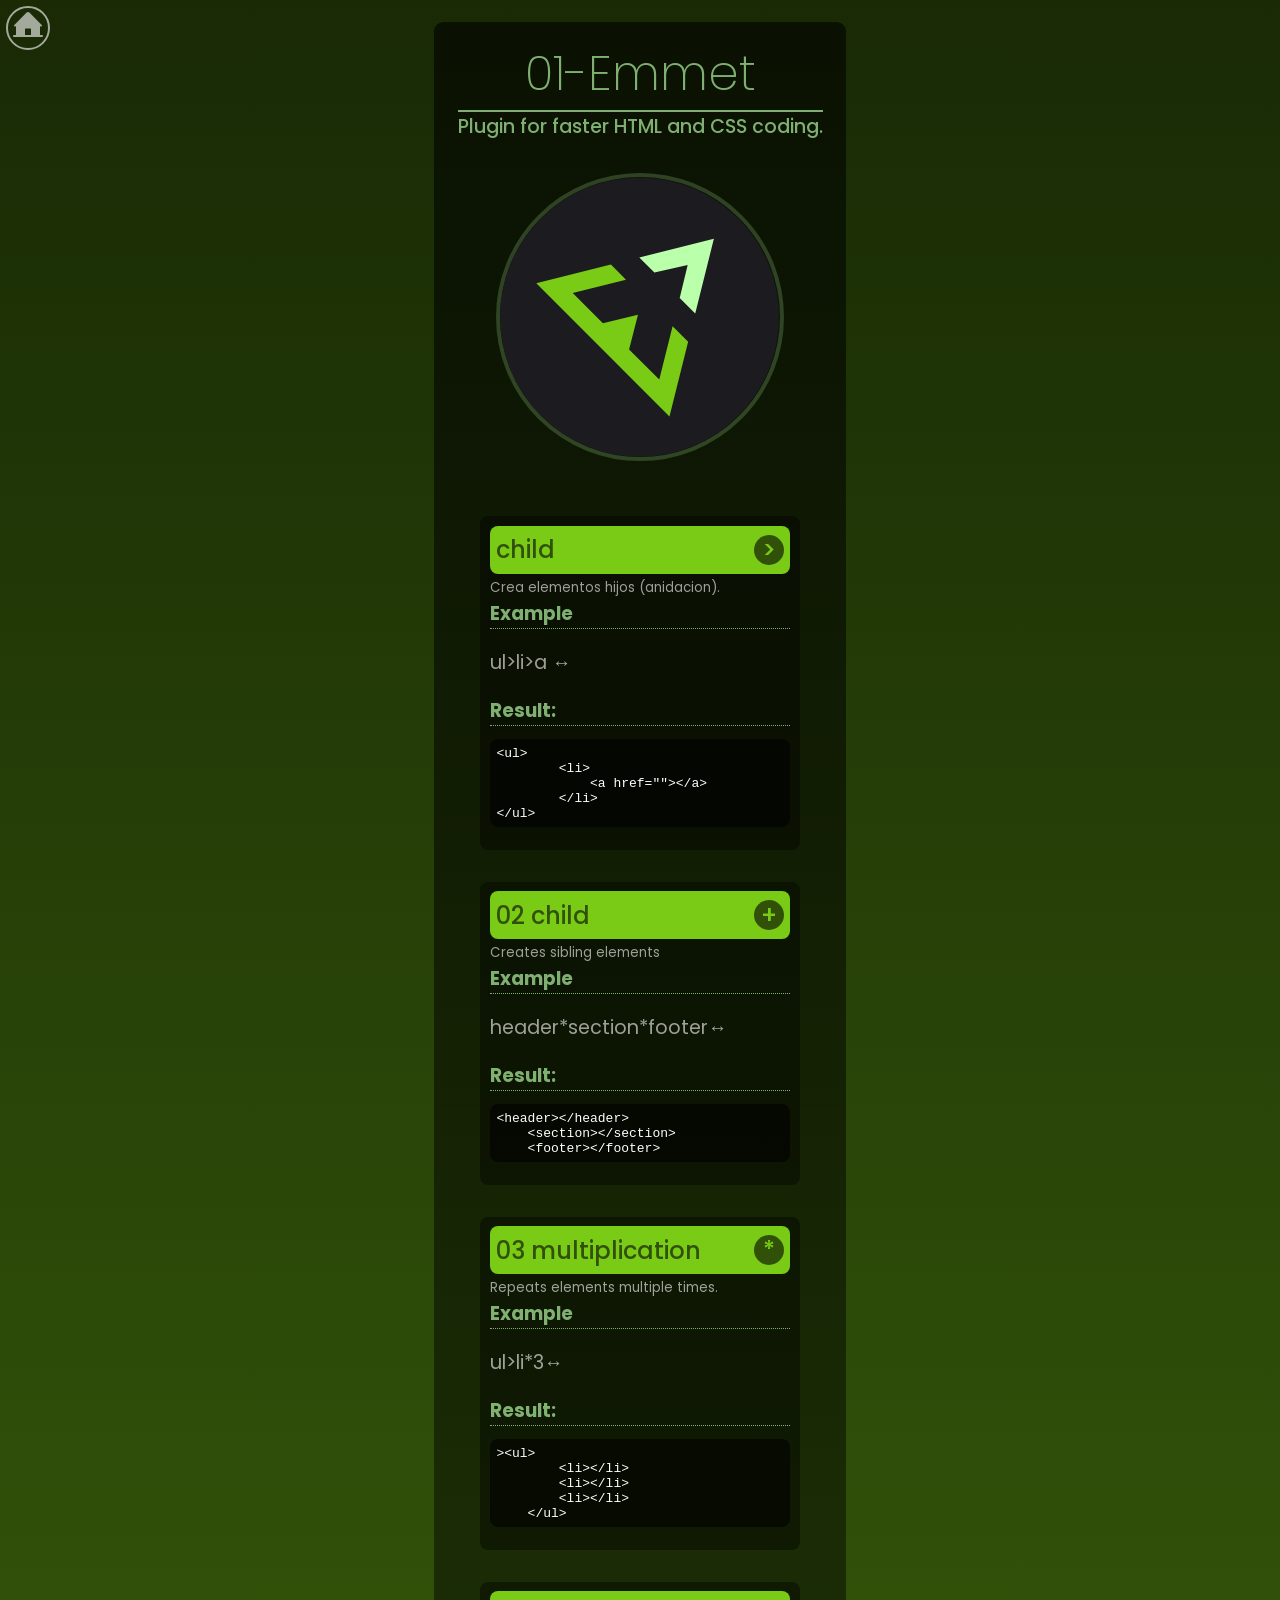
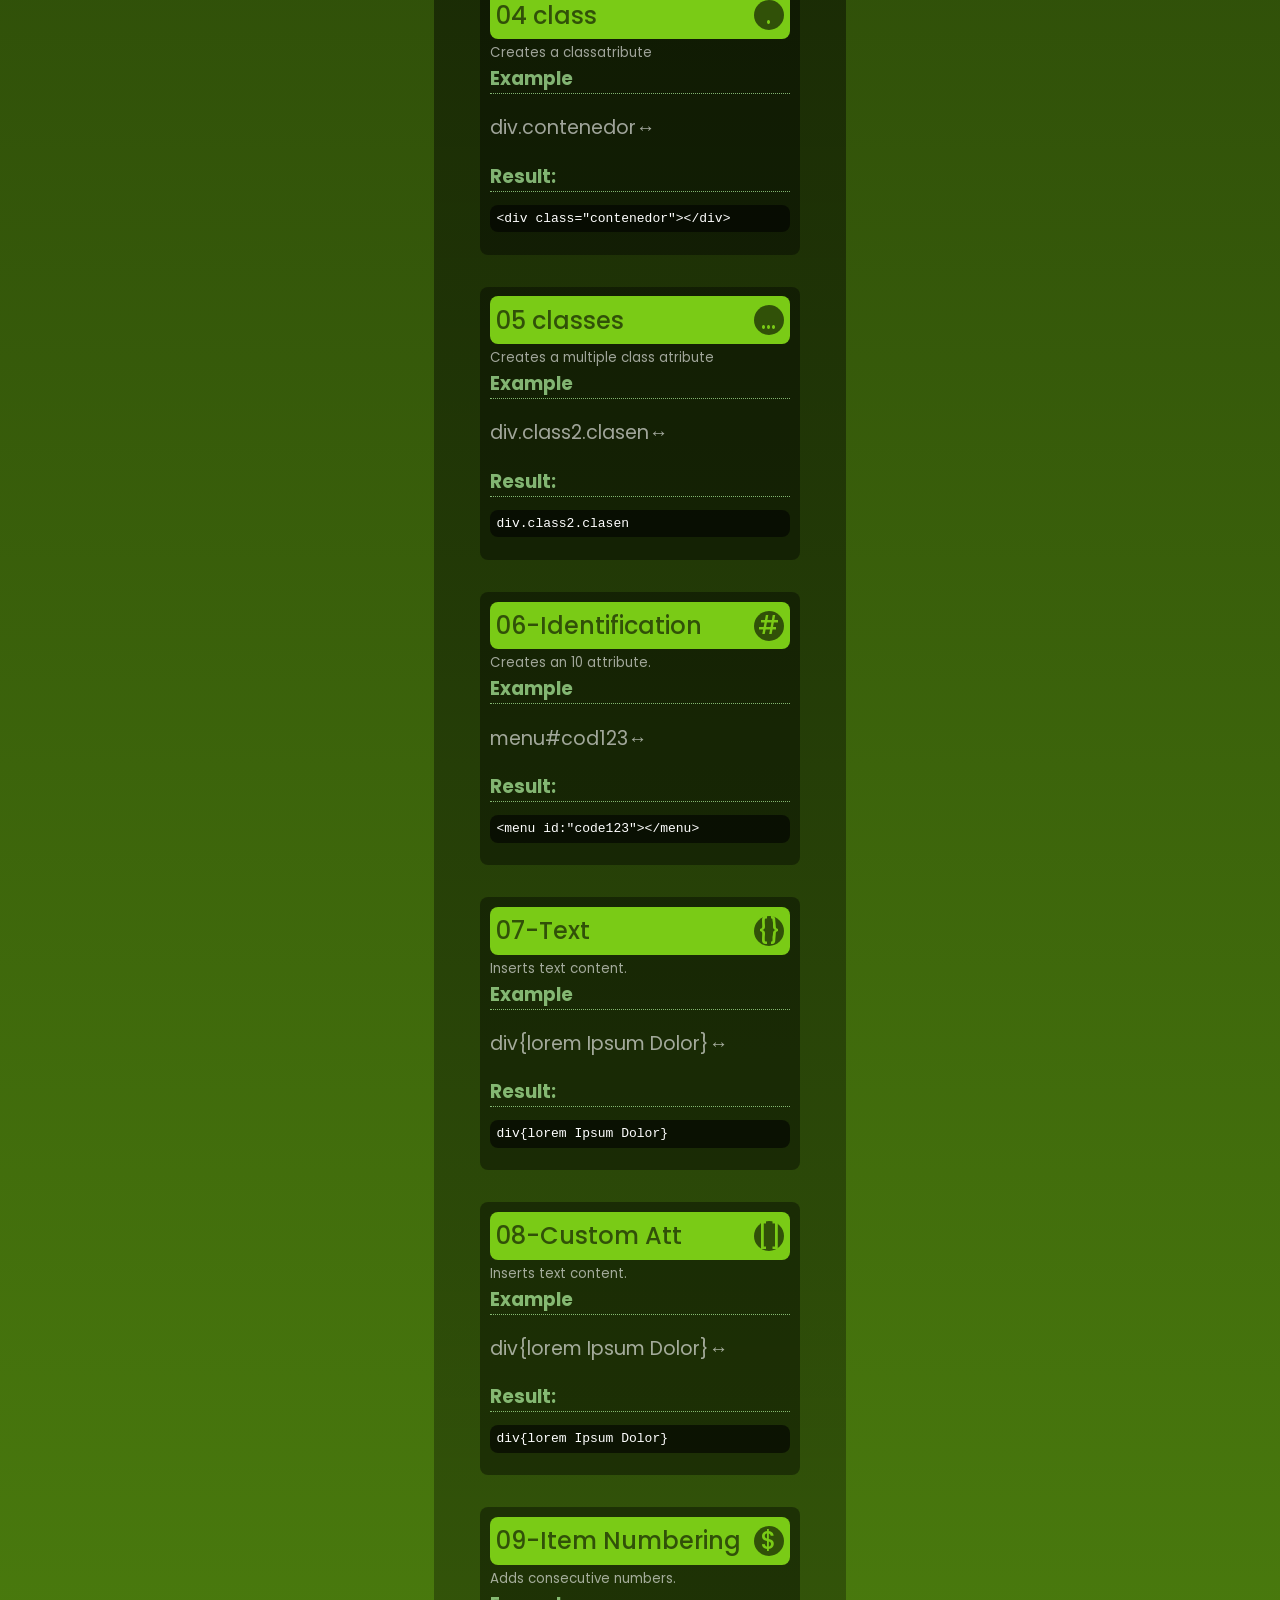
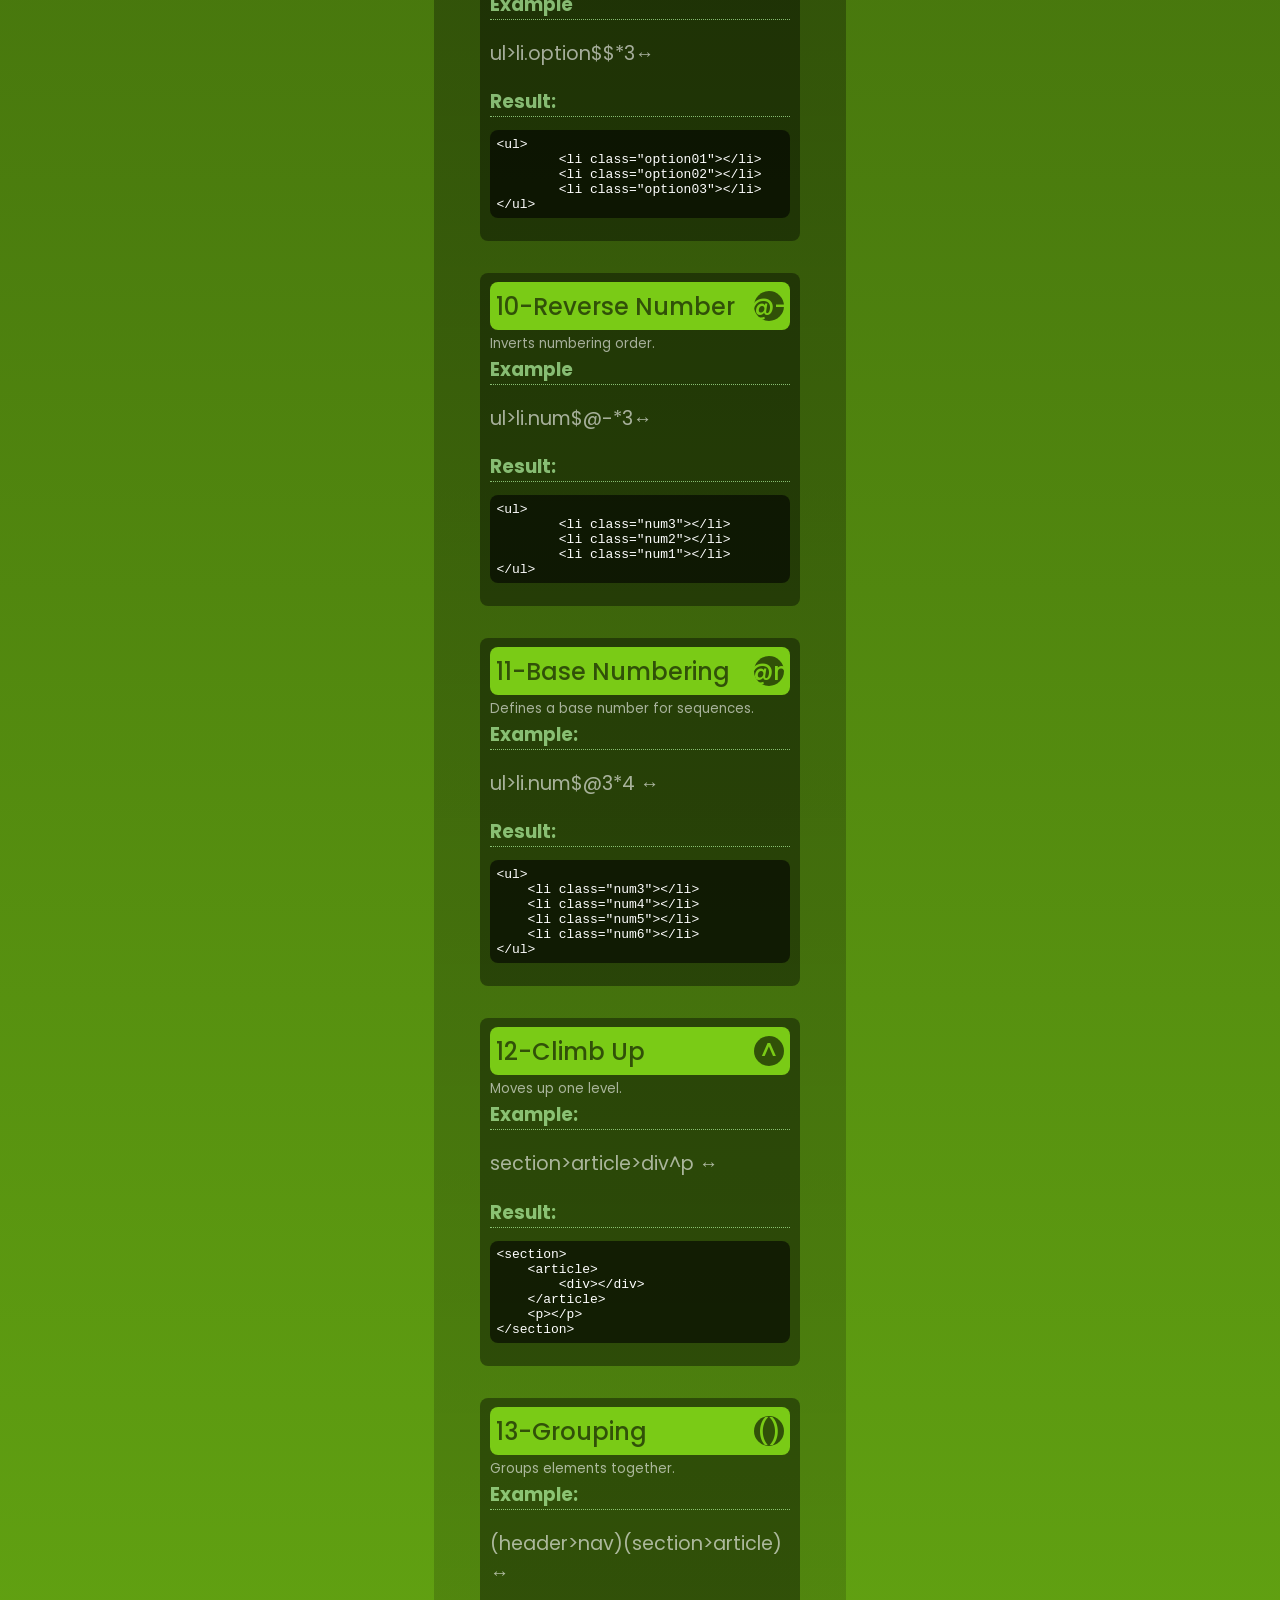
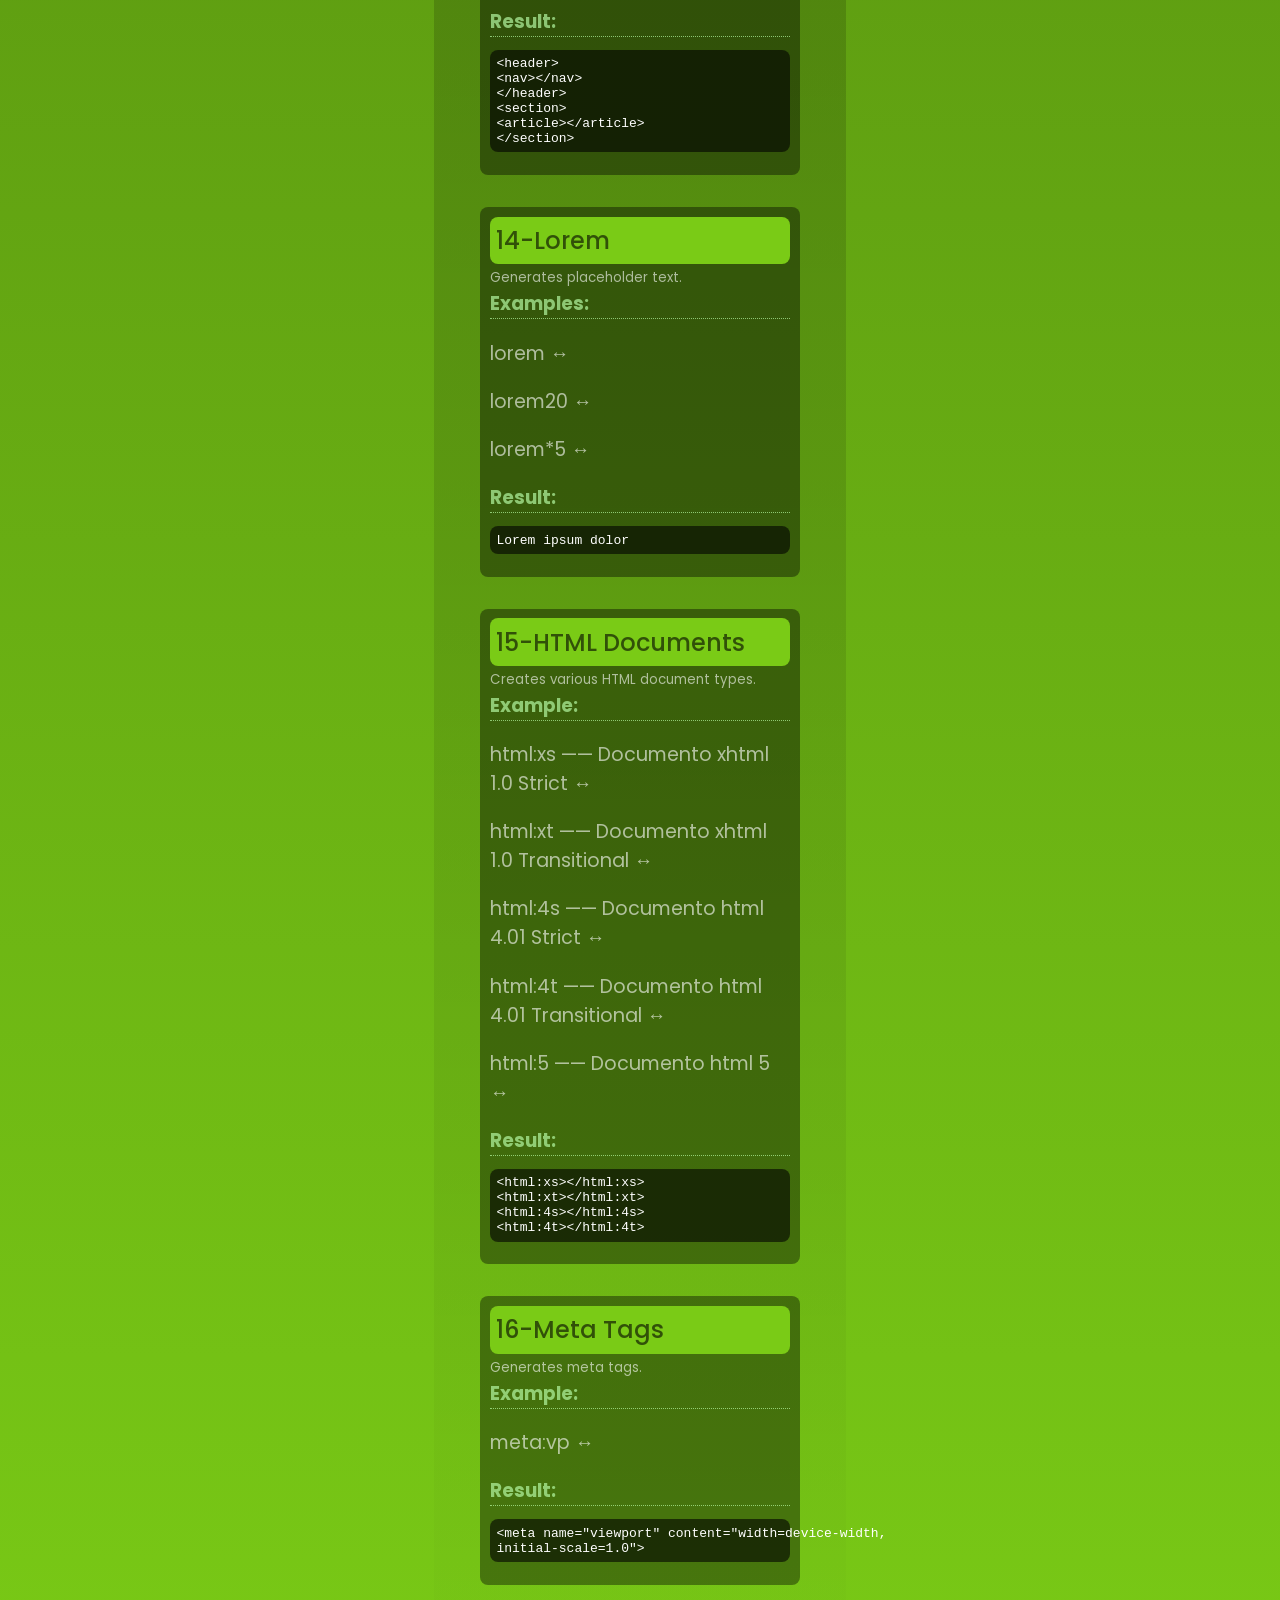
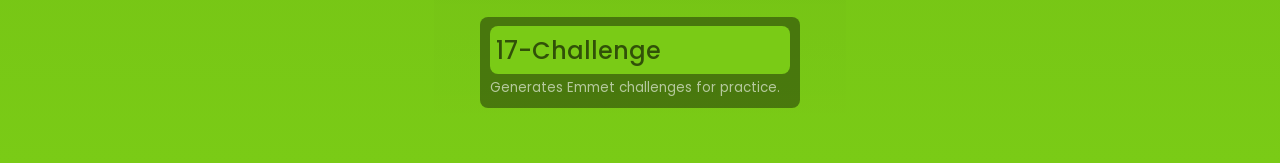
==== 01-emmet/index.html @ 4796466d "Nuevo emmet" ====
<!DOCTYPE html>
<html lang="en">
<head>
    <meta charset="UTF-8">
    <meta name="viewport" content="width=device-width, initial-scale=1.0">
    <title>01-Emmet</title>
    <link rel="stylesheet" href="../src/css/master.css">
</head>
<body class="emmet">
    <nav class="goback">
        <a href="../index.html">
            <svg xmlns="http://www.w3.org/2000/svg" width="32" height="32" fill="#fff" viewBox="0 0 256 256">
                <path d="M240,208H224V136l2.34,2.34A8,8,0,0,0,237.66,127L139.31,28.68a16,16,0,0,0-22.62,0L18.34,127a8,8,0,0,0,11.32,11.31L32,136v72H16a8,8,0,0,0,0,16H240a8,8,0,0,0,0-16Zm-88,0H104V160a4,4,0,0,1,4-4h40a4,4,0,0,1,4,4Z"></path>
            </svg>
        </a>
    </nav>
    <main>
        <header class="mmenu">
            <h1>01-Emmet</h1>
            <h2>Plugin for faster HTML and CSS coding.</h2>
            <img src="../src/imagenes/logo-emmet.svg" alt="Emmet">
        </header>
        <section>
            <h2 class="subtitle">
                child
                <span> > </span>
            </h2>
            <small>Crea elementos hijos (anidacion).</small>
            <h3>Example</h3>
            <p>ul>li>a ↔️</p>
            <h3>Result:</h3>
    <xmp><ul>
        <li>
            <a href=""></a>
        </li>
</ul> </xmp>        
        </section>

         <section>
            <h2 class="subtitle">
               02 child
                <span> + </span>
            </h2>
            <small>Creates sibling elements</small>
            <h3>Example</h3>
            <p>header*section*footer↔️</p>
            <h3>Result:</h3>
    <xmp><header></header>
    <section></section>
    <footer></footer></xmp> 
        </section>

        <section>
            <h2 class="subtitle">
               03 multiplication
                <span> * </span>
            </h2>
            <small>Repeats elements multiple times.</small>
            <h3>Example</h3>
            <p>ul>li*3↔️</p>
            <h3>Result:</h3>
    <xmp>><ul>
        <li></li>
        <li></li>
        <li></li>
    </ul></xmp> 
        </section>

        <section>
            <h2 class="subtitle">
               04 class
                <span> . </span>
            </h2>
            <small>Creates a classatribute</small>
            <h3>Example</h3>
            <p>div.contenedor↔️</p>
            <h3>Result:</h3>
    <xmp><div class="contenedor"></div></xmp> 
        </section>

        <section>
            <h2 class="subtitle">
               05 classes
                <span> ... </span>
            </h2>
            <small>Creates a multiple class atribute</small>
            <h3>Example</h3>
            <p>div.class2.clasen↔️</p>
            <h3>Result:</h3>
    <xmp>div.class2.clasen</xmp> 
        </section>

        <section>
            <h2 class="subtitle">
               06-Identification
                <span> # </span>
            </h2>
            <small>Creates an 10 attribute.</small>
            <h3>Example</h3>
            <p>menu#cod123↔️</p>
            <h3>Result:</h3>
    <xmp><menu id:"code123"></menu></xmp> 
        </section>

        <section>
            <h2 class="subtitle">
               07-Text
                <span> {} </span>
            </h2>
            <small>Inserts text content.</small>
            <h3>Example</h3>
            <p>div{lorem Ipsum Dolor}↔️</p>
            <h3>Result:</h3>
    <xmp>div{lorem Ipsum Dolor}</xmp> 
        </section>

        <section>
            <h2 class="subtitle">
               08-Custom Att
                <span> [] </span>
            </h2>
            <small>Inserts text content.</small>
            <h3>Example</h3>
            <p>div{lorem Ipsum Dolor}↔️</p>
            <h3>Result:</h3>
    <xmp>div{lorem Ipsum Dolor}</xmp> 
        </section>

        <section>
            <h2 class="subtitle">
               09-Item Numbering
                <span> $ </span>
            </h2>
            <small>Adds consecutive numbers.</small>
            <h3>Example</h3>
            <p>ul>li.option$$*3↔️</p>
            <h3>Result:</h3>
    <xmp><ul>
        <li class="option01"></li>
        <li class="option02"></li>
        <li class="option03"></li>
</ul></xmp> 
        </section>

        <section>
            <h2 class="subtitle">
               10-Reverse Number 
                <span>  @-  </span>
            </h2>
            <small>Inverts numbering order.</small>
            <h3>Example</h3>
            <p>ul>li.num$@-*3↔️</p>
            <h3>Result:</h3>
    <xmp><ul>
        <li class="num3"></li>
        <li class="num2"></li>
        <li class="num1"></li>
</ul></xmp> 
        </section>

        <section>
                <h2 class="subtitle">
                    11-Base Numbering
                    <span> @n </span>
                </h2>
                <small>Defines a base number for sequences.</small>
                <h3>Example:</h3>
                <p>ul>li.num$@3*4 ↔️</p>
                <h3>Result:</h3>
<xmp><ul>
    <li class="num3"></li>
    <li class="num4"></li>
    <li class="num5"></li>
    <li class="num6"></li>
</ul> </xmp>
            </section>

            <section>
                <h2 class="subtitle">
                    12-Climb Up
                    <span> ^ </span>
                </h2>
                <small>Moves up one level.</small>
                <h3>Example:</h3>
                <p>section>article>div^p ↔️</p>
                <h3>Result:</h3>
<xmp><section>
    <article>
        <div></div>
    </article>
    <p></p>
</section> </xmp>
            </section>

            <section>
                <h2 class="subtitle">
                    13-Grouping
                    <span> () </span>
                </h2>
                <small>Groups elements together.</small>
                <h3>Example:</h3>
                <p>(header>nav)(section>article) ↔️</p>
                <h3>Result:</h3>
<xmp><header>
<nav></nav>
</header>
<section>
<article></article>
</section></xmp>
</section>
            

            <section>
                <h2 class="subtitle">
                    14-Lorem
                </h2>
                <small>Generates placeholder text.</small>
                <h3>Examples:</h3>
                <p>lorem ↔️</p>
                <p>lorem20 ↔️</p>
                <p>lorem*5 ↔️</p>
                <h3>Result:</h3>
<xmp>Lorem ipsum dolor</xmp>
            </section>

            <section>
                <h2 class="subtitle">
                    15-HTML Documents
                </h2>
                <small>Creates various HTML document types.</small>
                <h3>Example:</h3>
                <p>html:xs —— Documento xhtml 1.0 Strict ↔️</p>
                <p>html:xt —— Documento xhtml 1.0 Transitional ↔️</p>
                <p>html:4s —— Documento html 4.01 Strict ↔️</p>
                <p>html:4t —— Documento html 4.01 Transitional ↔️</p>
                <p>html:5 —— Documento html 5 ↔️</p>
                <h3>Result:</h3>
<xmp><html:xs></html:xs>
<html:xt></html:xt>
<html:4s></html:4s>
<html:4t></html:4t></xmp>
            </section>

            <section>
                <h2 class="subtitle">
                    16-Meta Tags
                </h2>
                <small>Generates meta tags.</small>
                <h3>Example:</h3>
                <p>meta:vp ↔️</p>
                <h3>Result:</h3>
<xmp><meta name="viewport" content="width=device-width, 
initial-scale=1.0"> </xmp>
            </section>

            <section>
                <h2 class="subtitle">
                    17-Challenge
                </h2>
                <small>Generates Emmet challenges for practice.</small>
                
            </section>

    </main>

</body>
</html>
---- src/css/master.css ----
/* Fonts */
@import url('https://fonts.googleapis.com/css2?family=Poppins:wght@200;300;400;500;600;700;800&display=swap');

/* Styles */
body {
    background: linear-gradient(to top, #738678, #2c332e);
    color: #eddcb9aa;
    background-attachment: fixed;
    font-family: Poppins;
    min-height: 100dvh;

    &.emmet {
        background: linear-gradient(to top, #7acb16, #192a05);
        color: #baffa9aa;

        main {
            header.mmenu {
                h1 {
                    border-bottom: 2px solid #baffa9aa;
                }
                img {
                    border: 4px solid #baffa933;
                }
            }
        }
    section {
        h2.subtitle{
            align-items: center;
            background-color: #7acb16;
            border-radius: 8px;
            color: #0009;
            display: flex;
            font-weight: 500;
            justify-content: space-between;
            margin: 0;
            padding: 0.4rem;
            span{
                align-items:center;
                background-color: #0009;
                border-radius: 50px;
                color: #7acb16;
                display: flex;
                height: 30px;
                justify-content: center;
                width: 30px;
            }

        }
            small{
                color: #fff9;
            }
            h3{
                margin: 0;
                border-bottom: 1px dotted #baffa9aa;          
            }
            p{
                color: #fff9;
                font-size: 1.2rem;
            } 
                xmp{
                    background-color: #0009;
                    border-radius: 8px;
                    color: #fff;
                    padding: 0.4rem;

                }
            
        }

    }
    }

    nav.goback {
        align-items: center;
        border-radius: 50%;
        border: 2px solid #fff;
        display: flex;
        height: 40px;
        justify-content: center;
        left: 6px;
        opacity: .6;
        position: fixed;
        top: 6px;
        transition: all 0.4s ease-in;
        width: 40px;
        &:hover {
            opacity: .9;
            transform: scale(1.1);
        }
    }

    main {
        background: linear-gradient(to bottom, #0009, #0000);
        border-radius: 0.6rem;
        display: flex;
        flex-direction: column;
        justify-content: center;
        align-items: center;
        padding: 1rem;
        margin: 1.4rem auto;
        width: 380px;

        header.mmenu {
            text-align: center;

            h1 {
                font-size: 3rem;
                font-weight: 200;
                border-bottom: 2px solid #eddcb9aa;
                margin: 0;
            }
            h2 {
                font-size: 1.2rem;
                font-weight: 500;
                margin: 0;
            }
            img {
                margin: 2rem auto;
                border: 4px solid #eddcb933;
                border-radius: 50%;
                object-fit: cover;
                height: 280px;
                width: 280px;
            }
            h3 {
                font-size: 1.2rem;
                font-weight: 600;
                margin: 0;
            }
            h4 {
                font-size: 0.94rem;
                font-weight: 200;
                margin: 0;
            }
            h5 {
                font-size: 1rem;
                font-weight: 400;
                margin: 0;
            }
        }

        section{
            background-color: #0006;
            border-radius: 8px;
            padding: 0.6rem;
            margin: 1rem auto;
            width: 300px;
        }

        menu.mmenu {
            display: flex;
            align-items: center;
            flex-direction: column;
            padding: 0;
            margin: 2rem auto;
            gap: 0.6rem;
            justify-content: center;
            
            a:is(:link, :visited) {
                background-color: #0009;
                border-radius: 5rem;
                text-decoration: none;
                color: #eddcb9aa;
                display: flex;
                justify-content: start;
                align-items: center;
                padding: 0.6rem;
                transition: all 0.4s ease-in;
                width: 280px;

                &:is(:hover) {
                    background-color: #738678;
                    color: #0009;
                    transform: scale(1.05) translateX(16px);

                    span {
                        background-color: #0009;
                        color: #fff9;
                    }

                    aside {
                        small {
                            color: #0004;
                        }
                    }
                }

                span {
                    align-items: center;
                    display: flex;
                    font-size: 1.8rem;
                    border-radius: 50%;
                    background-color: #738678;
                    color: #0009;
                    justify-content: center;
                    height: 60px;
                    transition: all 0.8s ease-out;
                    width: 60px;
                }

                aside {
                    display: flex;
                    justify-content: center;
                    margin-left: 0.6rem;
                    flex-direction: column;
                    align-items: start;
                    h4 {
                        font-size: 1.6rem;
                        font-weight: 500;
                        margin: 0;
                    }
                    small {
                        font-size: 0.6rem;
                        color: #eddcb944;
                    }
                } 
            }
        }
    }
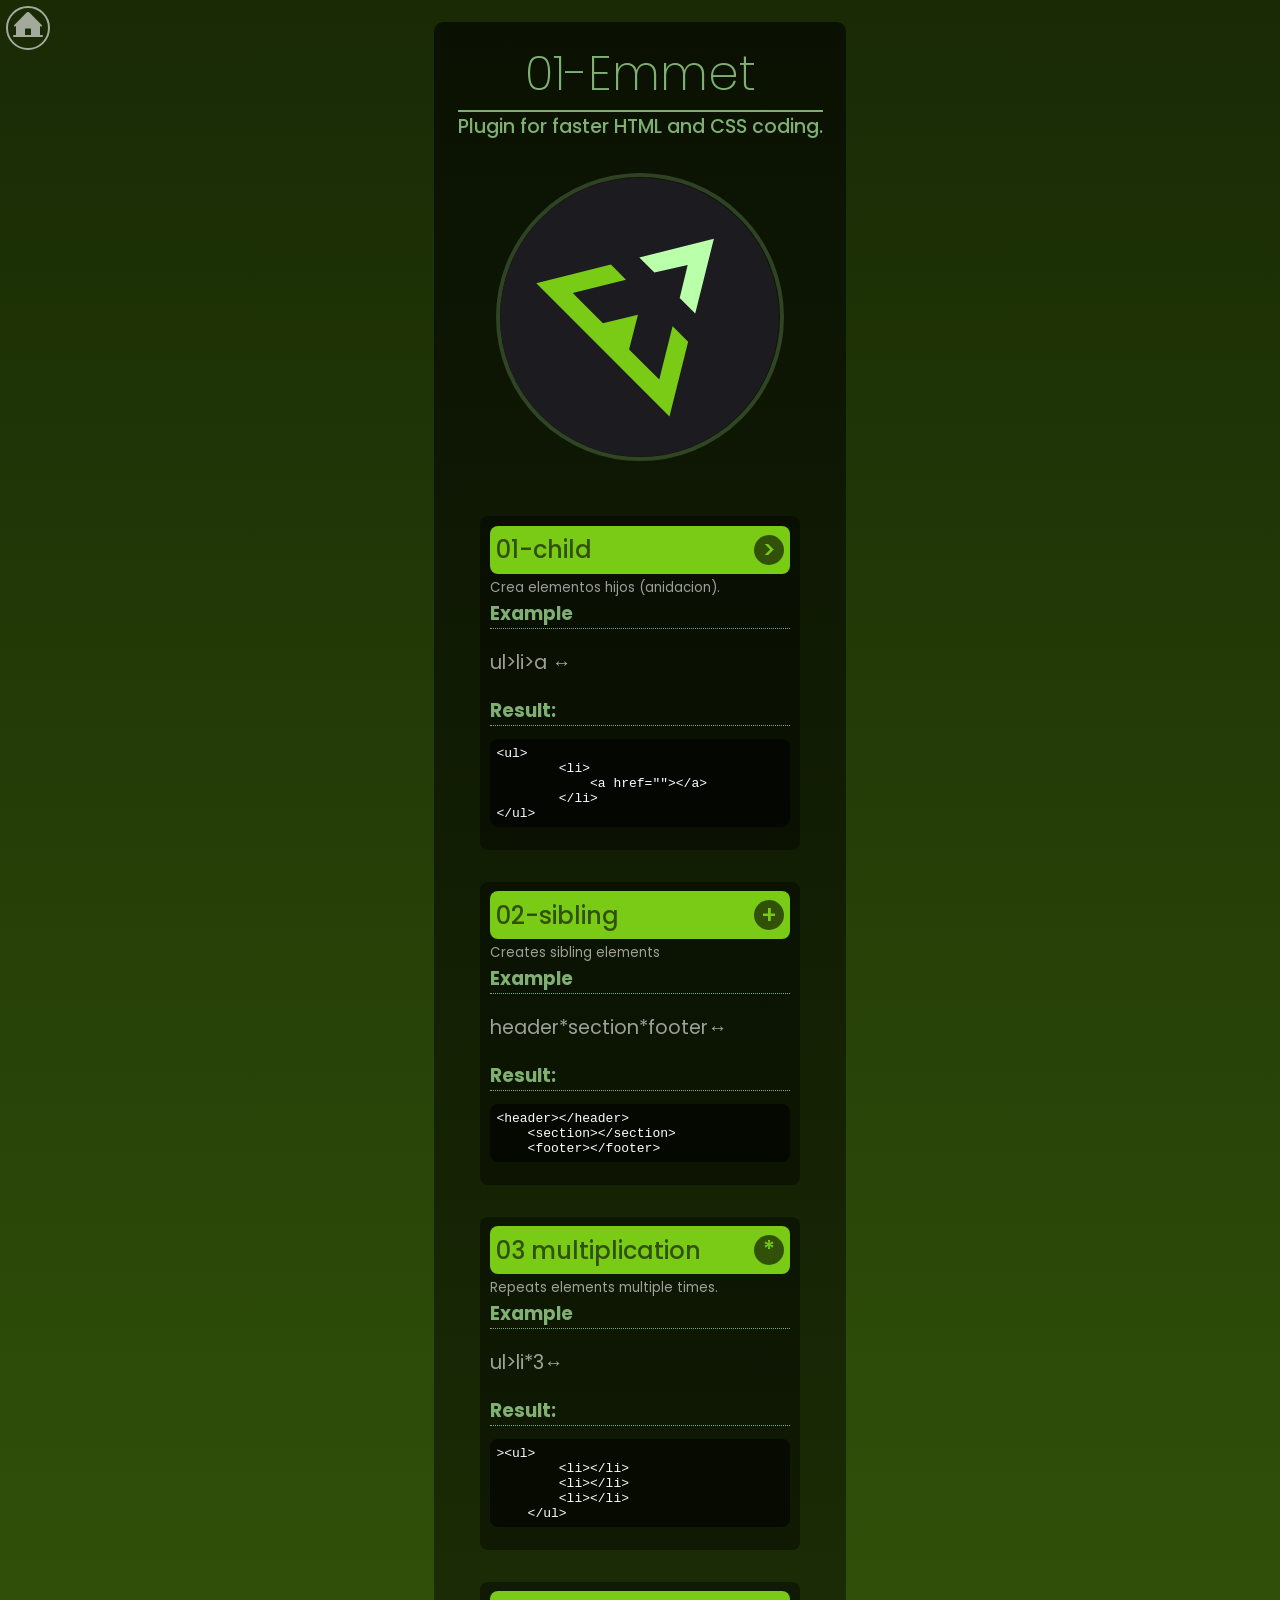
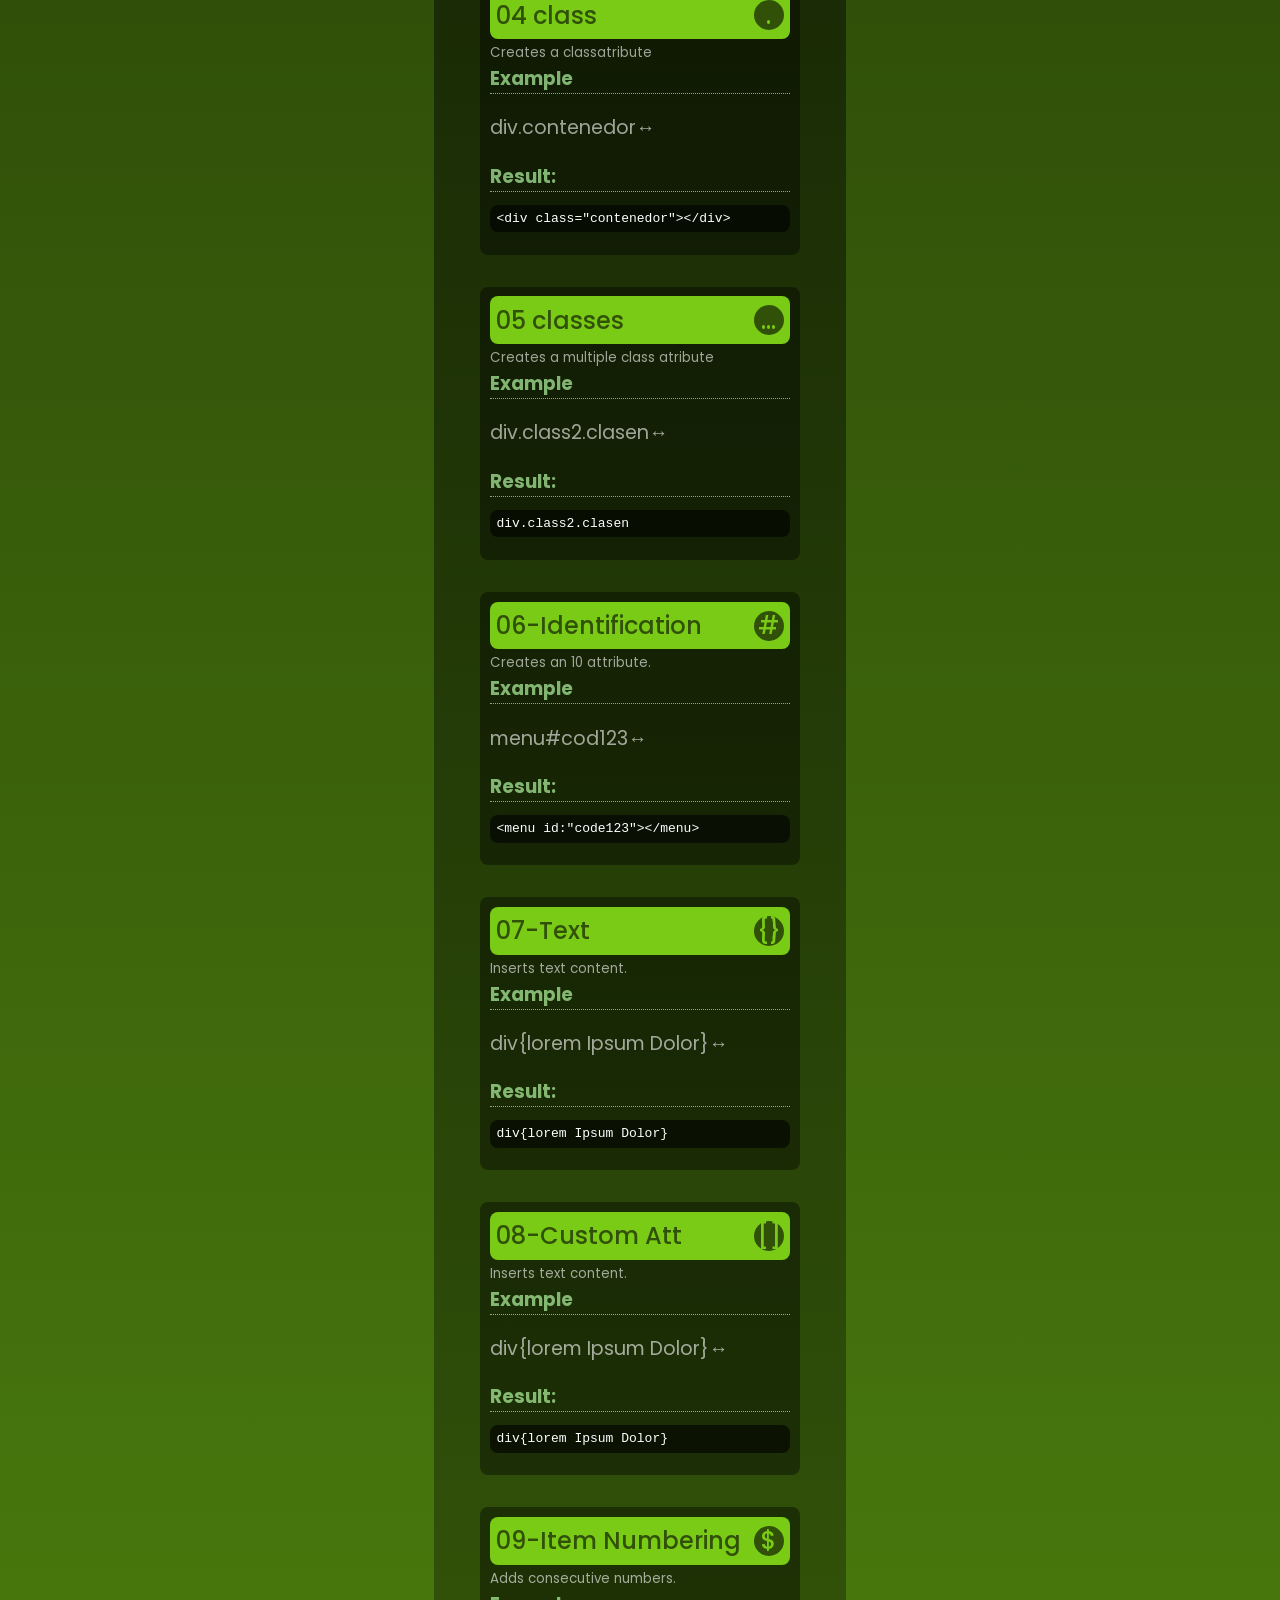
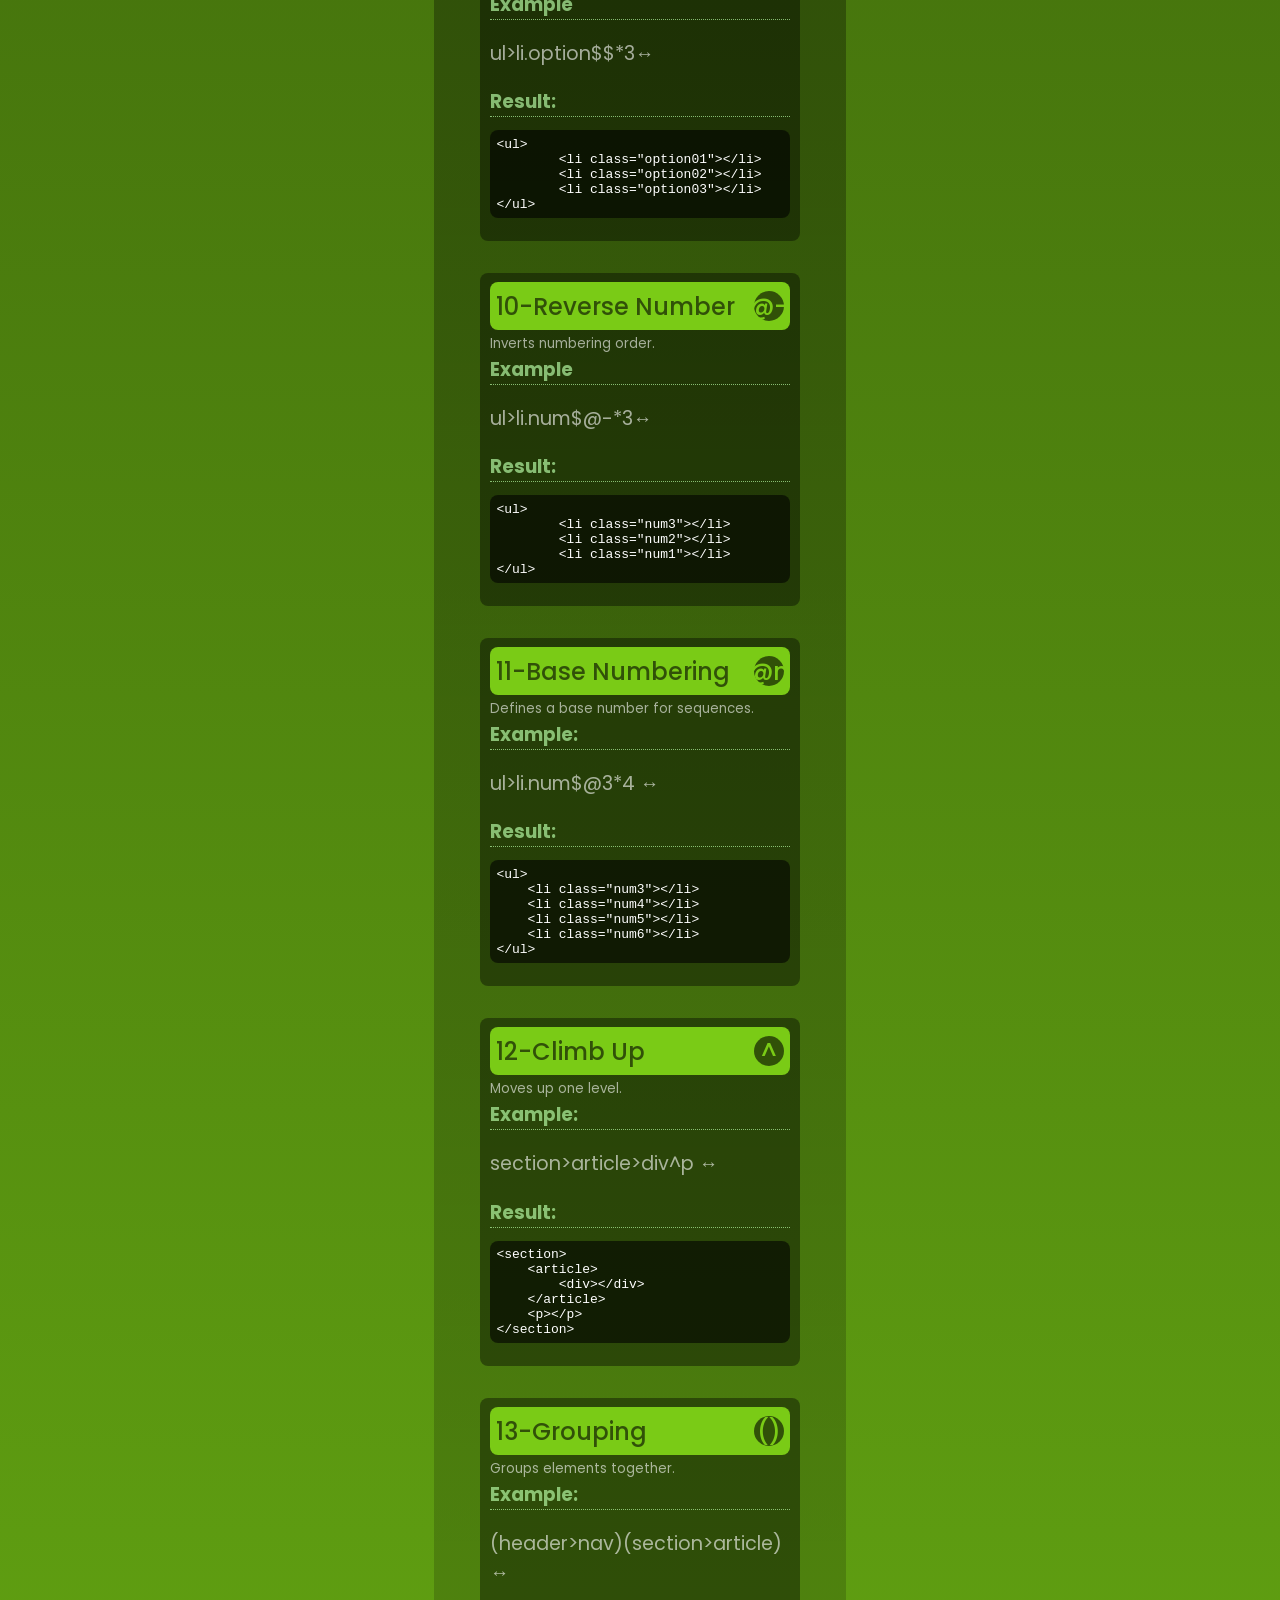
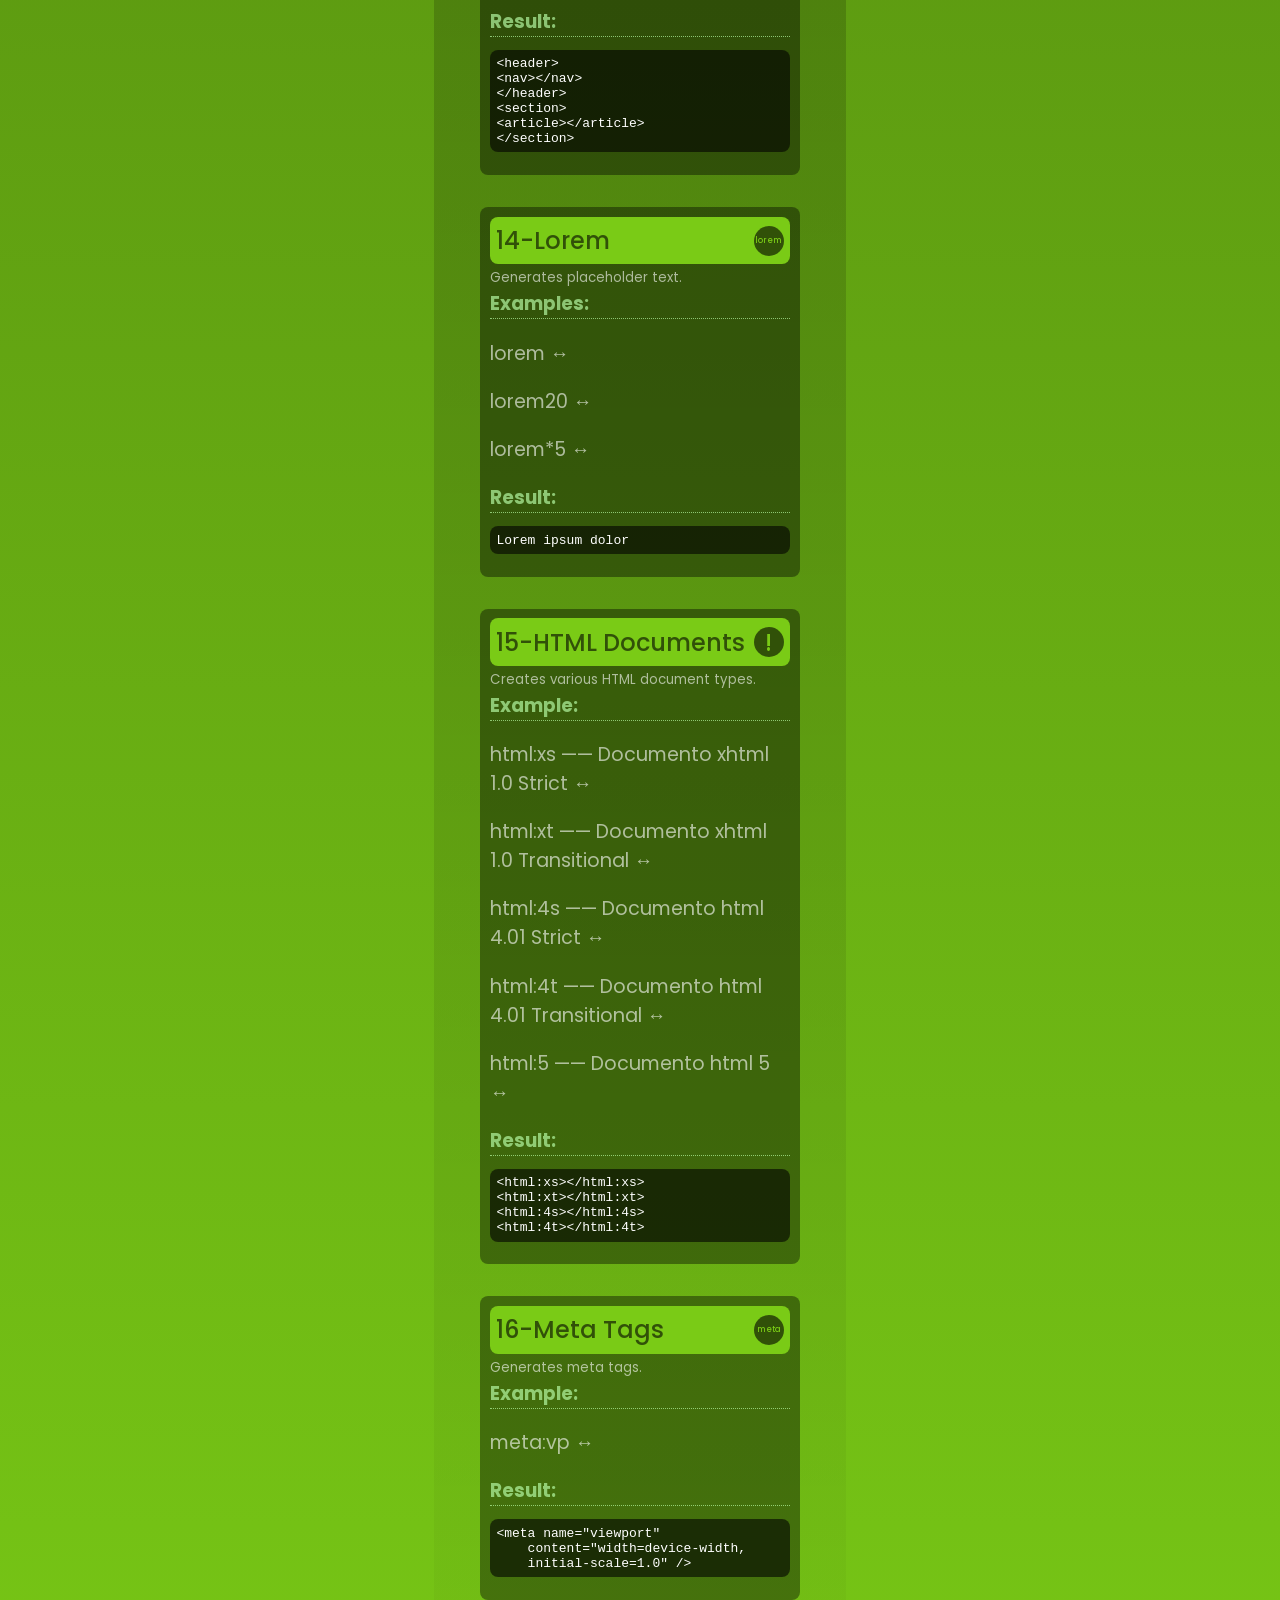
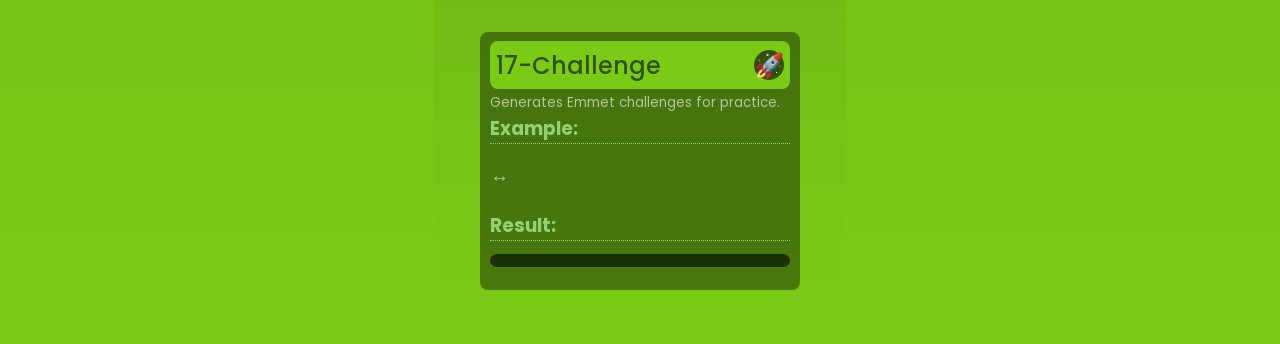
==== commit 98183fa8: "Updated Emmet" ====
--- a/01-emmet/index.html
+++ b/01-emmet/index.html
@@ -22,7 +22,7 @@
         </header>
         <section>
             <h2 class="subtitle">
-                child
+                01-child
                 <span> > </span>
             </h2>
             <small>Crea elementos hijos (anidacion).</small>
@@ -38,7 +38,7 @@
 
          <section>
             <h2 class="subtitle">
-               02 child
+               02-sibling
                 <span> + </span>
             </h2>
             <small>Creates sibling elements</small>
@@ -213,6 +213,7 @@
             <section>
                 <h2 class="subtitle">
                     14-Lorem
+                    <span style="font-size: 0.5rem;"> lorem </span>
                 </h2>
                 <small>Generates placeholder text.</small>
                 <h3>Examples:</h3>
@@ -226,6 +227,7 @@
             <section>
                 <h2 class="subtitle">
                     15-HTML Documents
+                    <span> ! </span>
                 </h2>
                 <small>Creates various HTML document types.</small>
                 <h3>Example:</h3>
@@ -244,21 +246,28 @@
             <section>
                 <h2 class="subtitle">
                     16-Meta Tags
+                    <span style="font-size: 0.5rem;"> meta </span>
                 </h2>
                 <small>Generates meta tags.</small>
                 <h3>Example:</h3>
                 <p>meta:vp ↔️</p>
                 <h3>Result:</h3>
-<xmp><meta name="viewport" content="width=device-width, 
-initial-scale=1.0"> </xmp>
+<xmp><meta name="viewport"
+    content="width=device-width, 
+    initial-scale=1.0" />
+</xmp>
             </section>
 
             <section>
                 <h2 class="subtitle">
                     17-Challenge
+                    <span> 🚀</span>
                 </h2>
                 <small>Generates Emmet challenges for practice.</small>
-                
+                <h3>Example:</h3>
+                <p> ↔️</p>
+                <h3>Result:</h3>
+<xmp></xmp>
             </section>
 
     </main>
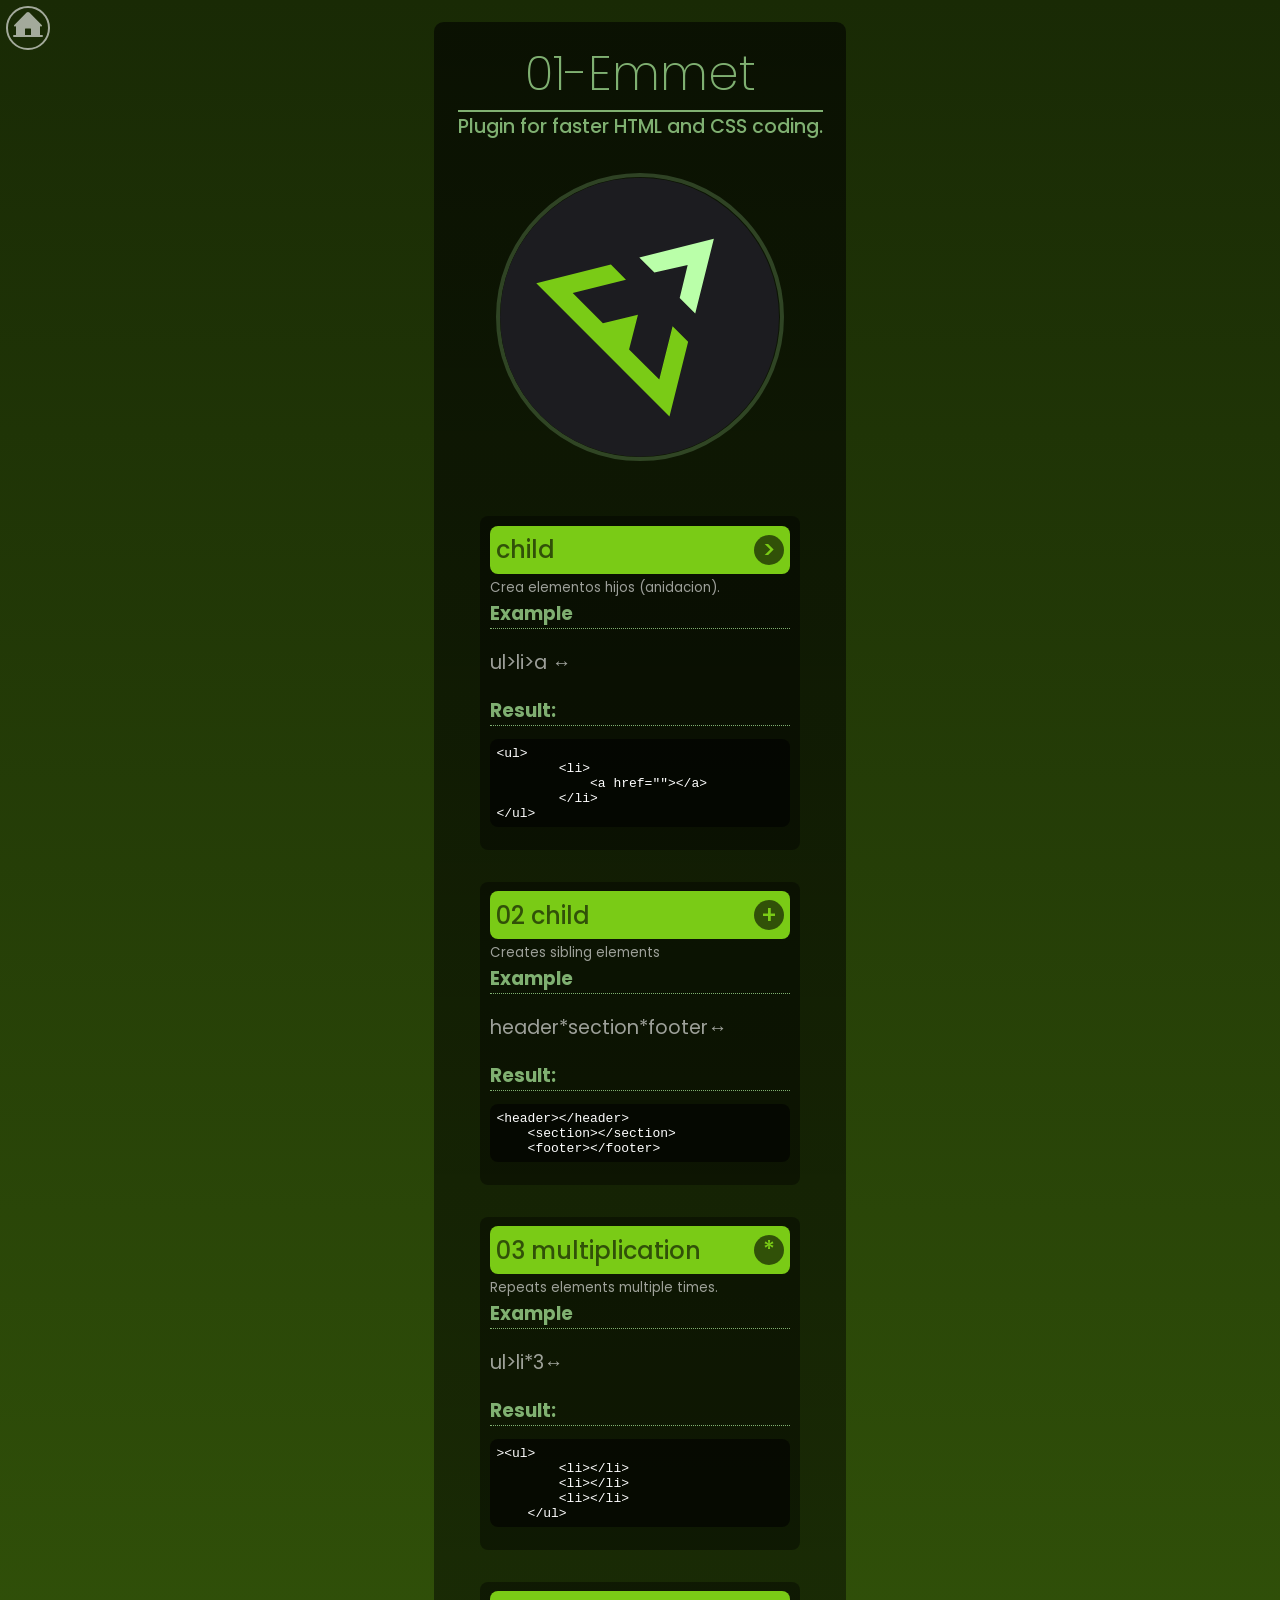
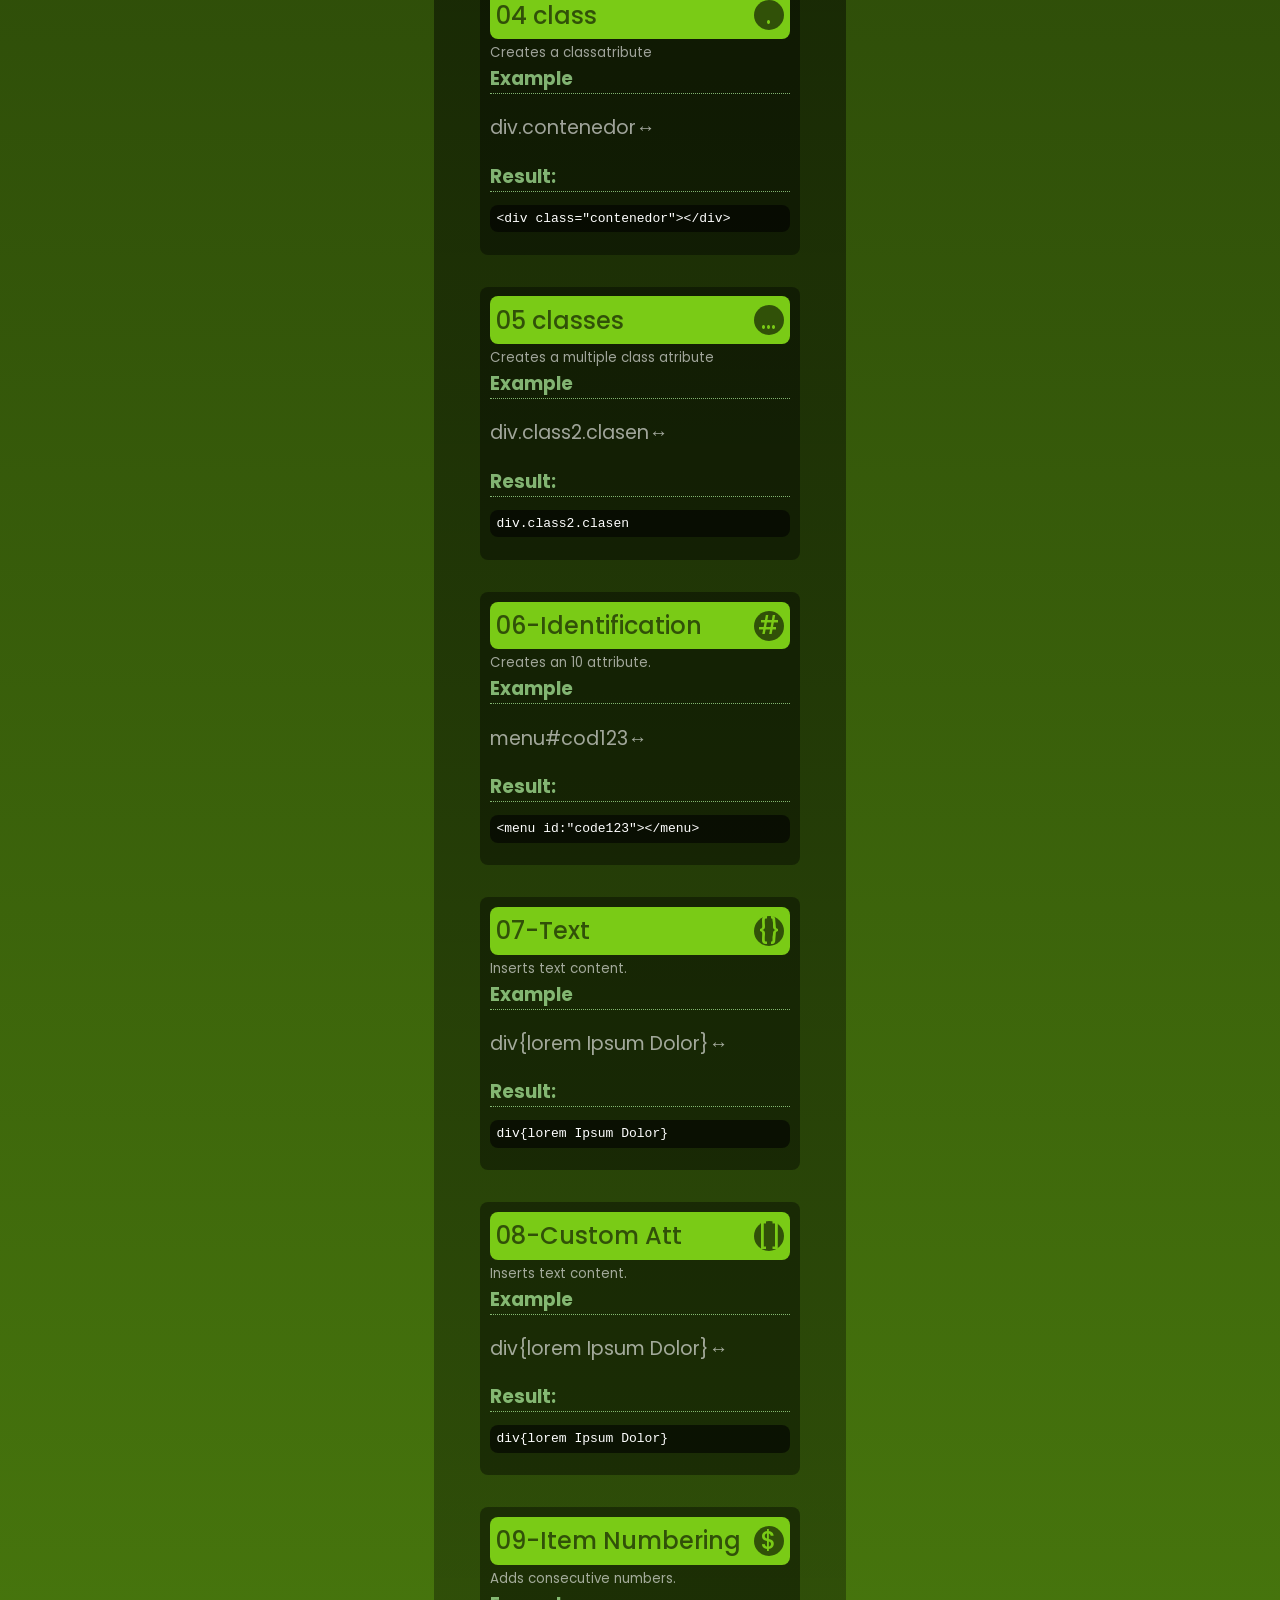
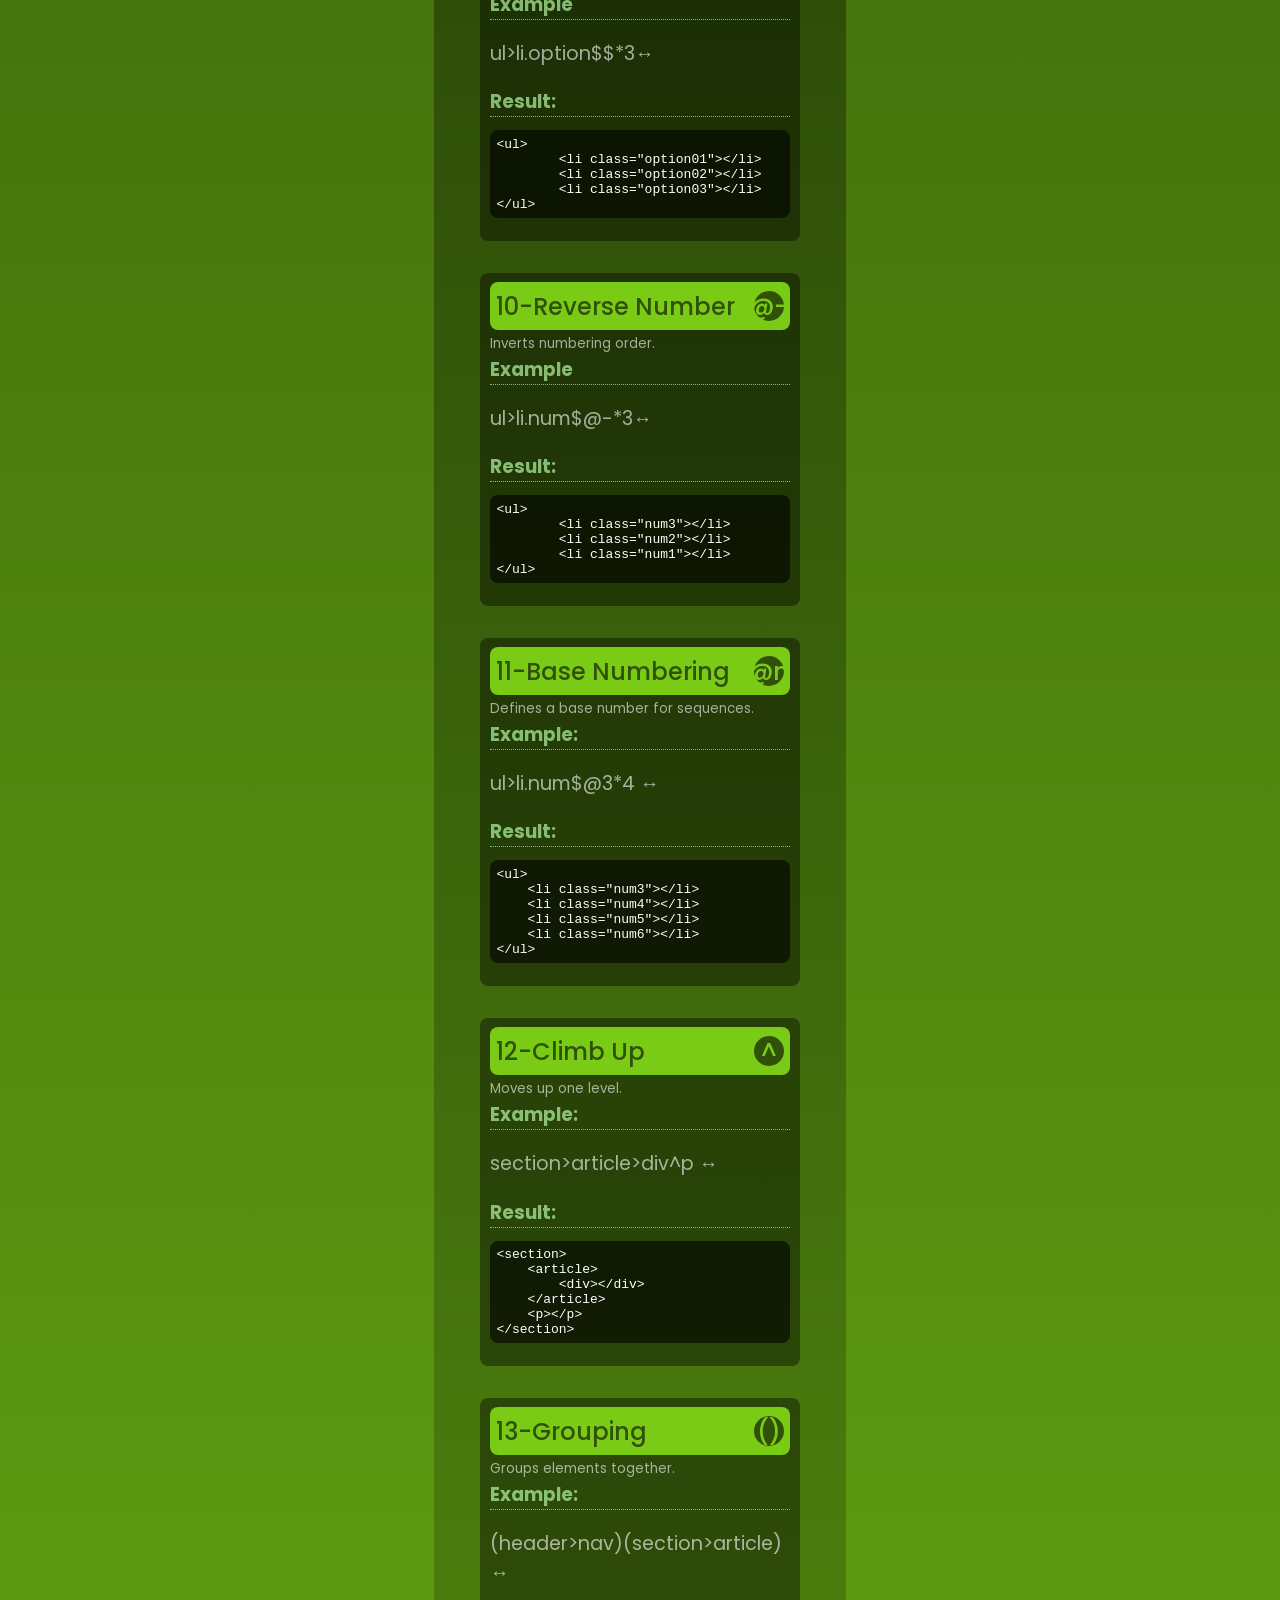
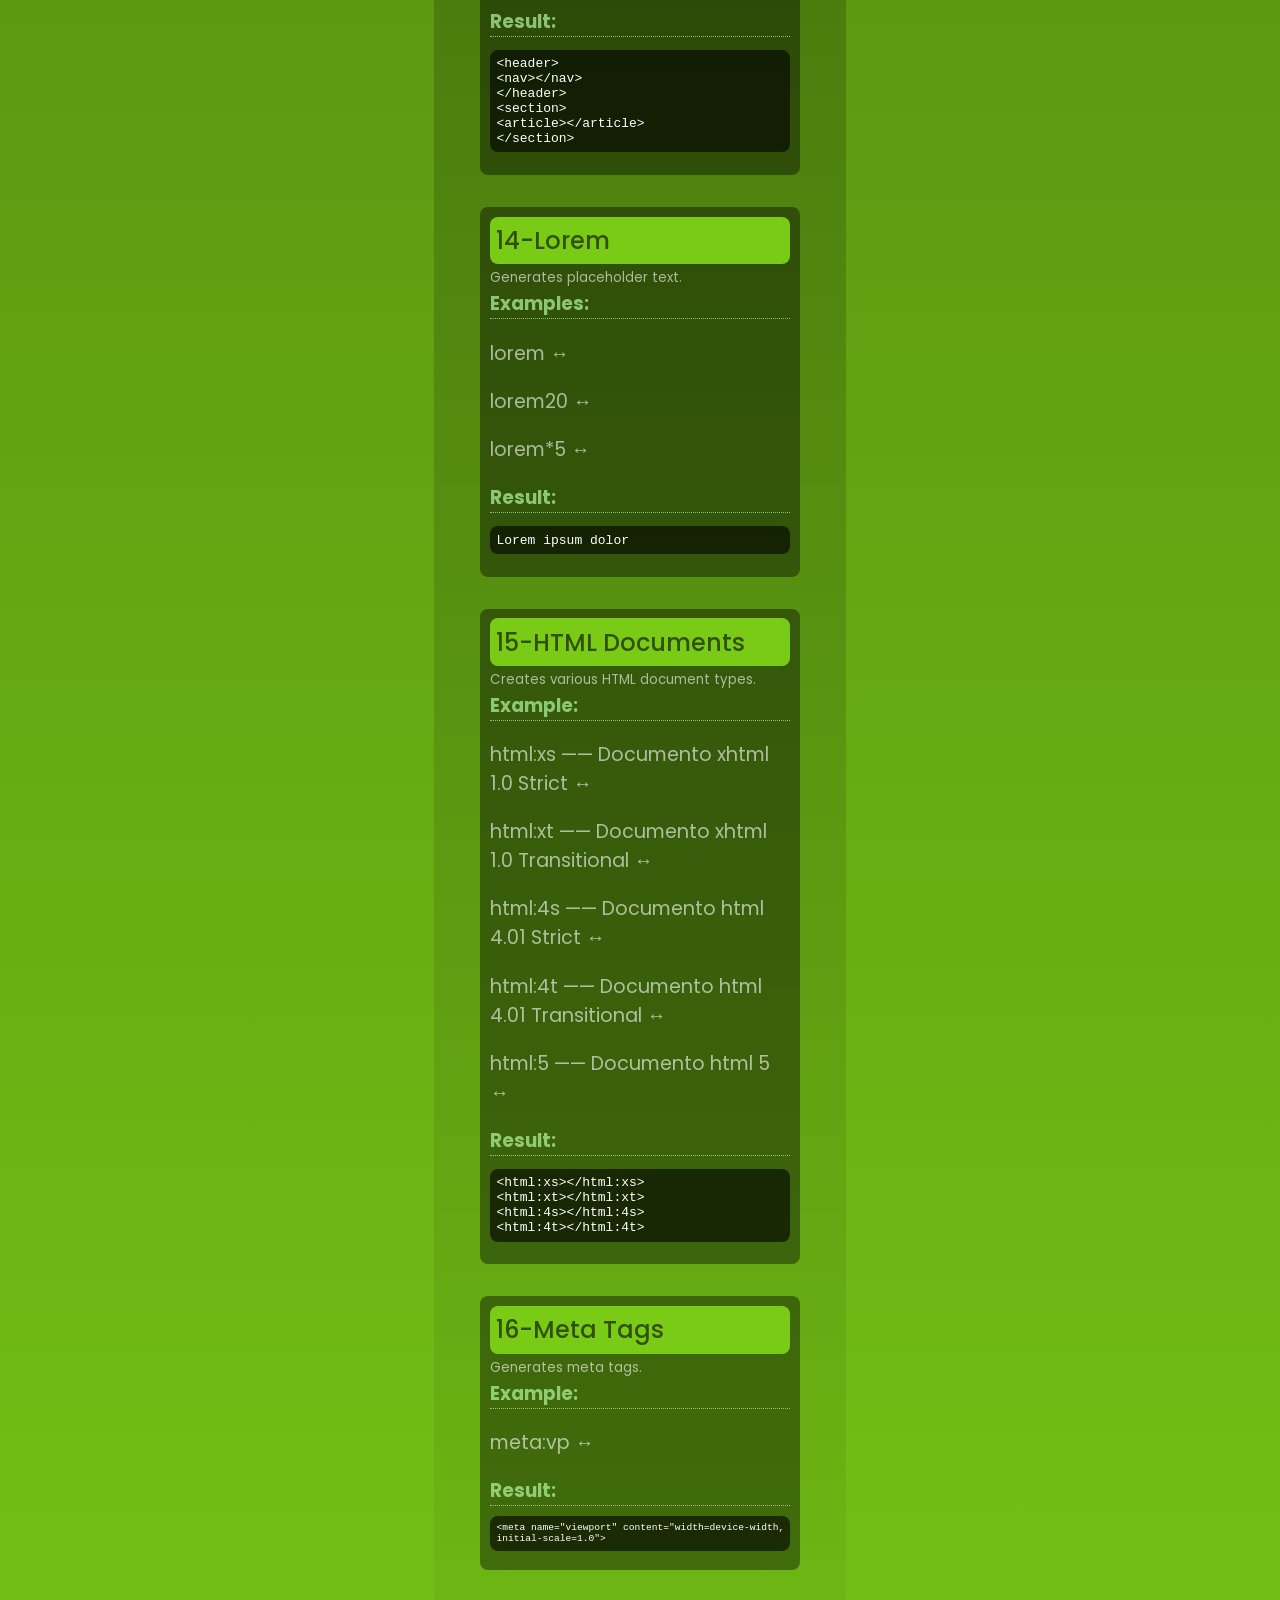
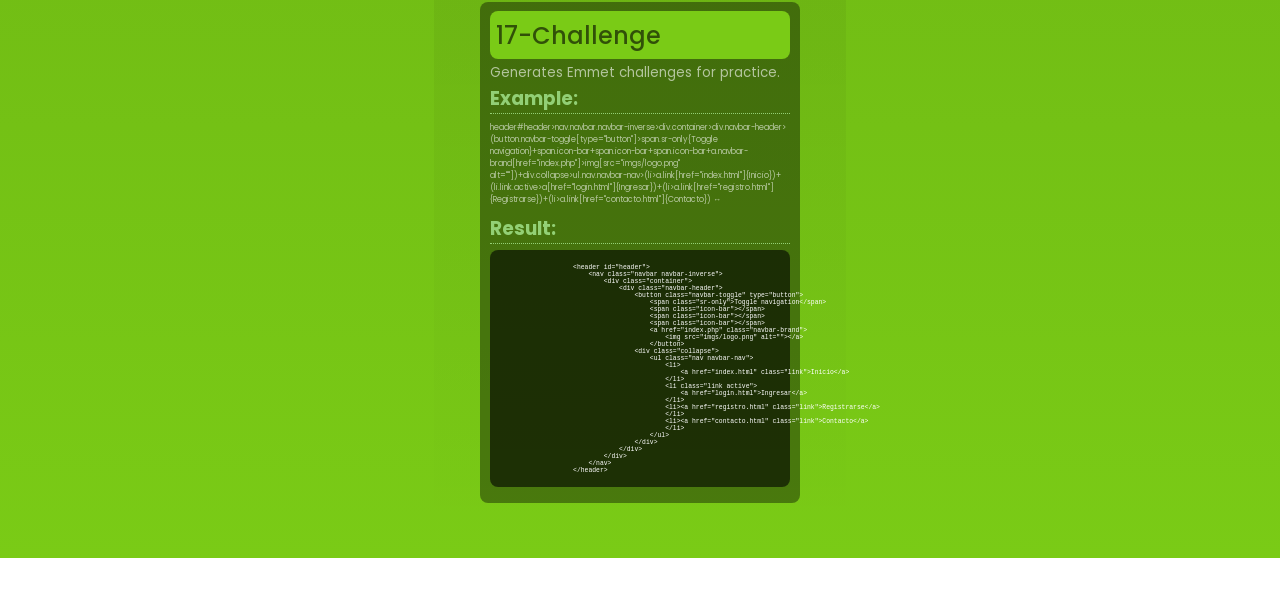
==== commit 69589279: "challenge" ====
--- a/01-emmet/index.html
+++ b/01-emmet/index.html
@@ -22,7 +22,7 @@
         </header>
         <section>
             <h2 class="subtitle">
-                01-child
+                child
                 <span> > </span>
             </h2>
             <small>Crea elementos hijos (anidacion).</small>
@@ -38,7 +38,7 @@
 
          <section>
             <h2 class="subtitle">
-               02-sibling
+               02 child
                 <span> + </span>
             </h2>
             <small>Creates sibling elements</small>
@@ -213,7 +213,6 @@
             <section>
                 <h2 class="subtitle">
                     14-Lorem
-                    <span style="font-size: 0.5rem;"> lorem </span>
                 </h2>
                 <small>Generates placeholder text.</small>
                 <h3>Examples:</h3>
@@ -227,7 +226,6 @@
             <section>
                 <h2 class="subtitle">
                     15-HTML Documents
-                    <span> ! </span>
                 </h2>
                 <small>Creates various HTML document types.</small>
                 <h3>Example:</h3>
@@ -246,29 +244,58 @@
             <section>
                 <h2 class="subtitle">
                     16-Meta Tags
-                    <span style="font-size: 0.5rem;"> meta </span>
                 </h2>
                 <small>Generates meta tags.</small>
                 <h3>Example:</h3>
                 <p>meta:vp ↔️</p>
                 <h3>Result:</h3>
-<xmp><meta name="viewport"
-    content="width=device-width, 
-    initial-scale=1.0" />
-</xmp>
+<xmp style="font-size: 0.6rem;"><meta name="viewport" content="width=device-width, 
+initial-scale=1.0"> </xmp>
             </section>
 
             <section>
                 <h2 class="subtitle">
                     17-Challenge
-                    <span> 🚀</span>
                 </h2>
                 <small>Generates Emmet challenges for practice.</small>
                 <h3>Example:</h3>
-                <p> ↔️</p>
-                <h3>Result:</h3>
-<xmp></xmp>
-            </section>
+                <p style="font-size: 0.5rem;">header#header>nav.navbar.navbar-inverse>div.container>div.navbar-header>(button.navbar-toggle[type="button"]>span.sr-only{Toggle navigation}+span.icon-bar+span.icon-bar+span.icon-bar+a.navbar-brand[href="index.php"]>img[src="imgs/logo.png" alt=""])+div.collapse>ul.nav.navbar-nav>(li>a.link[href="index.html"]{Inicio})+(li.link.active>a[href="login.html"]{Ingresar})+(li>a.link[href="registro.html"]{Registrarse})+(li>a.link[href="contacto.html"]{Contacto})
+↔️</p>
+                <h3>Result:</h3>
+<xmp style="font-size: 0.4rem;">
+                    <header id="header">
+                        <nav class="navbar navbar-inverse">
+                            <div class="container">
+                                <div class="navbar-header">
+                                    <button class="navbar-toggle" type="button">
+                                        <span class="sr-only">Toggle navigation</span>
+                                        <span class="icon-bar"></span>
+                                        <span class="icon-bar"></span>
+                                        <span class="icon-bar"></span>
+                                        <a href="index.php" class="navbar-brand">
+                                            <img src="imgs/logo.png" alt=""></a>
+                                        </button>
+                                    <div class="collapse">
+                                        <ul class="nav navbar-nav">
+                                            <li>
+                                                <a href="index.html" class="link">Inicio</a>
+                                            </li>
+                                            <li class="link active">
+                                                <a href="login.html">Ingresar</a>
+                                            </li>
+                                            <li><a href="registro.html" class="link">Registrarse</a>
+                                            </li>
+                                            <li><a href="contacto.html" class="link">Contacto</a>
+                                            </li>
+                                        </ul>
+                                    </div>
+                                </div>
+                            </div>
+                        </nav>
+                    </header>
+
+</xmp> 
+                </section>
 
     </main>
 
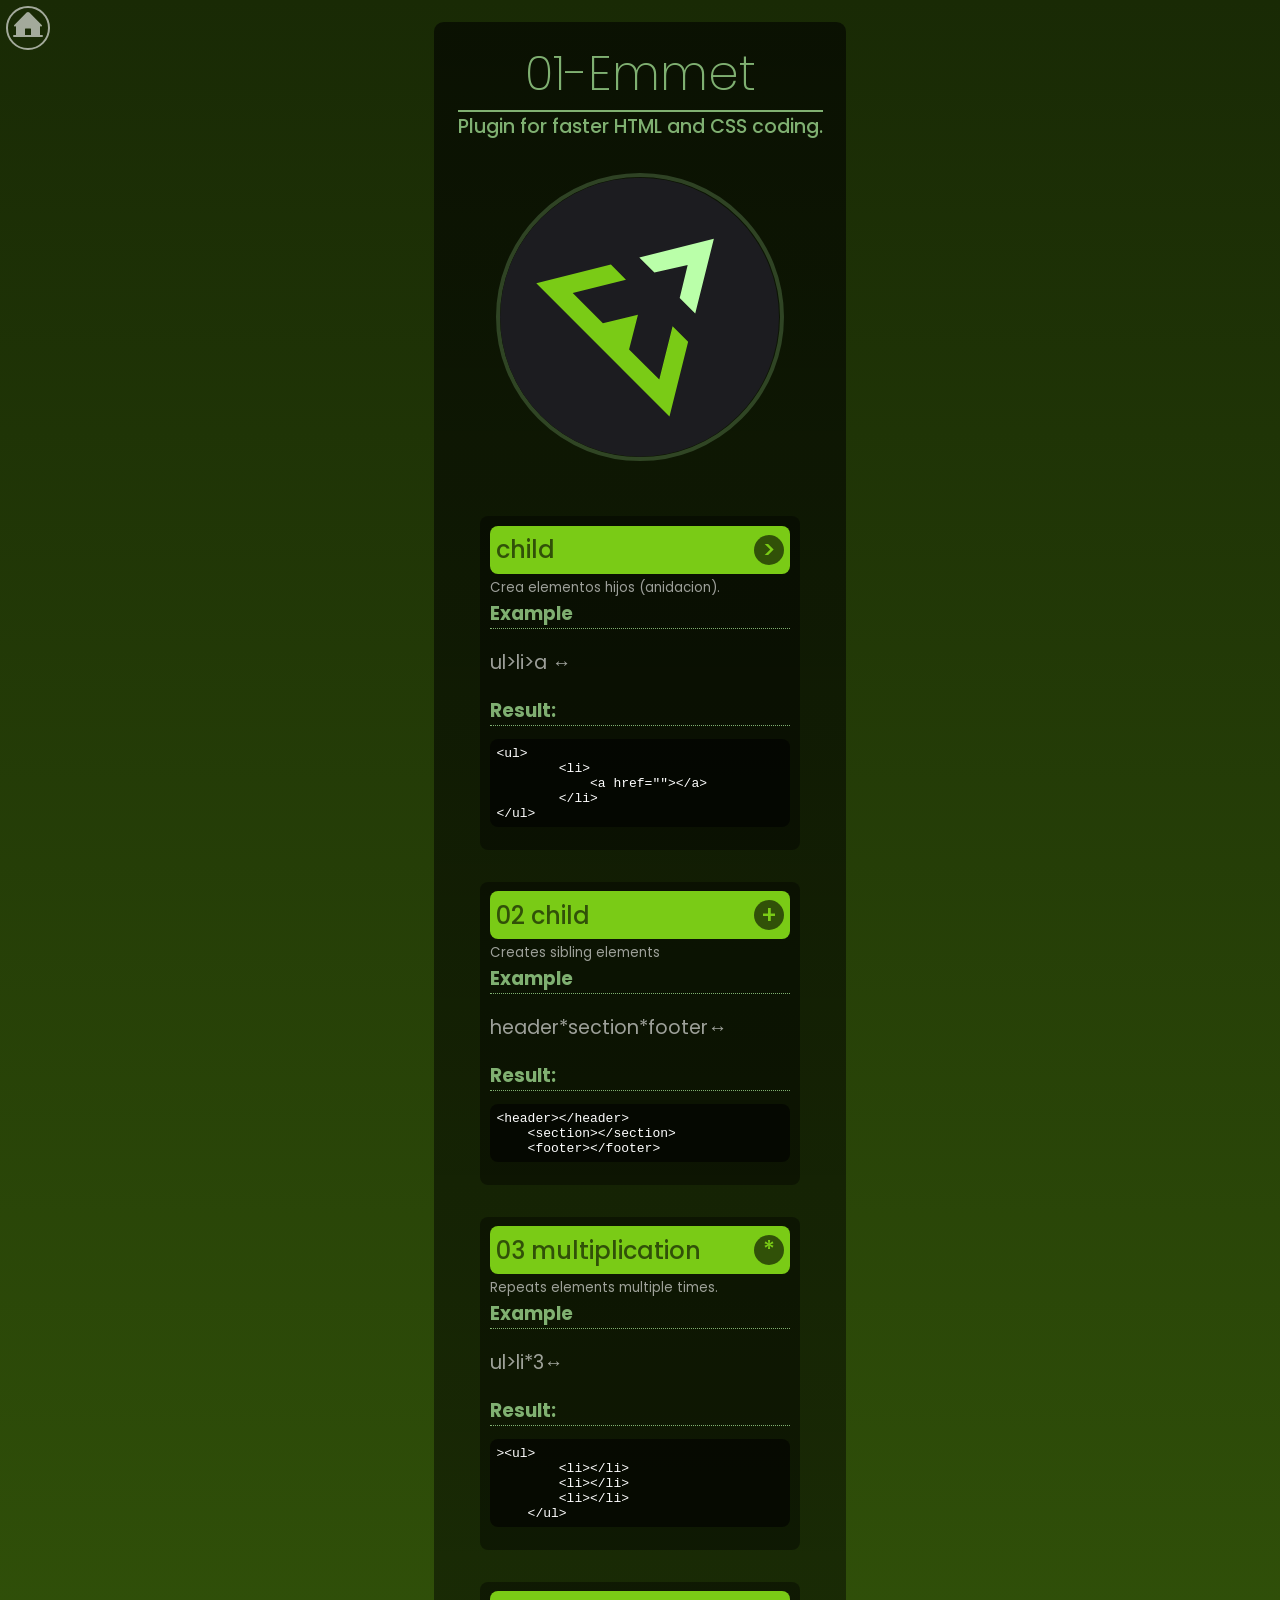
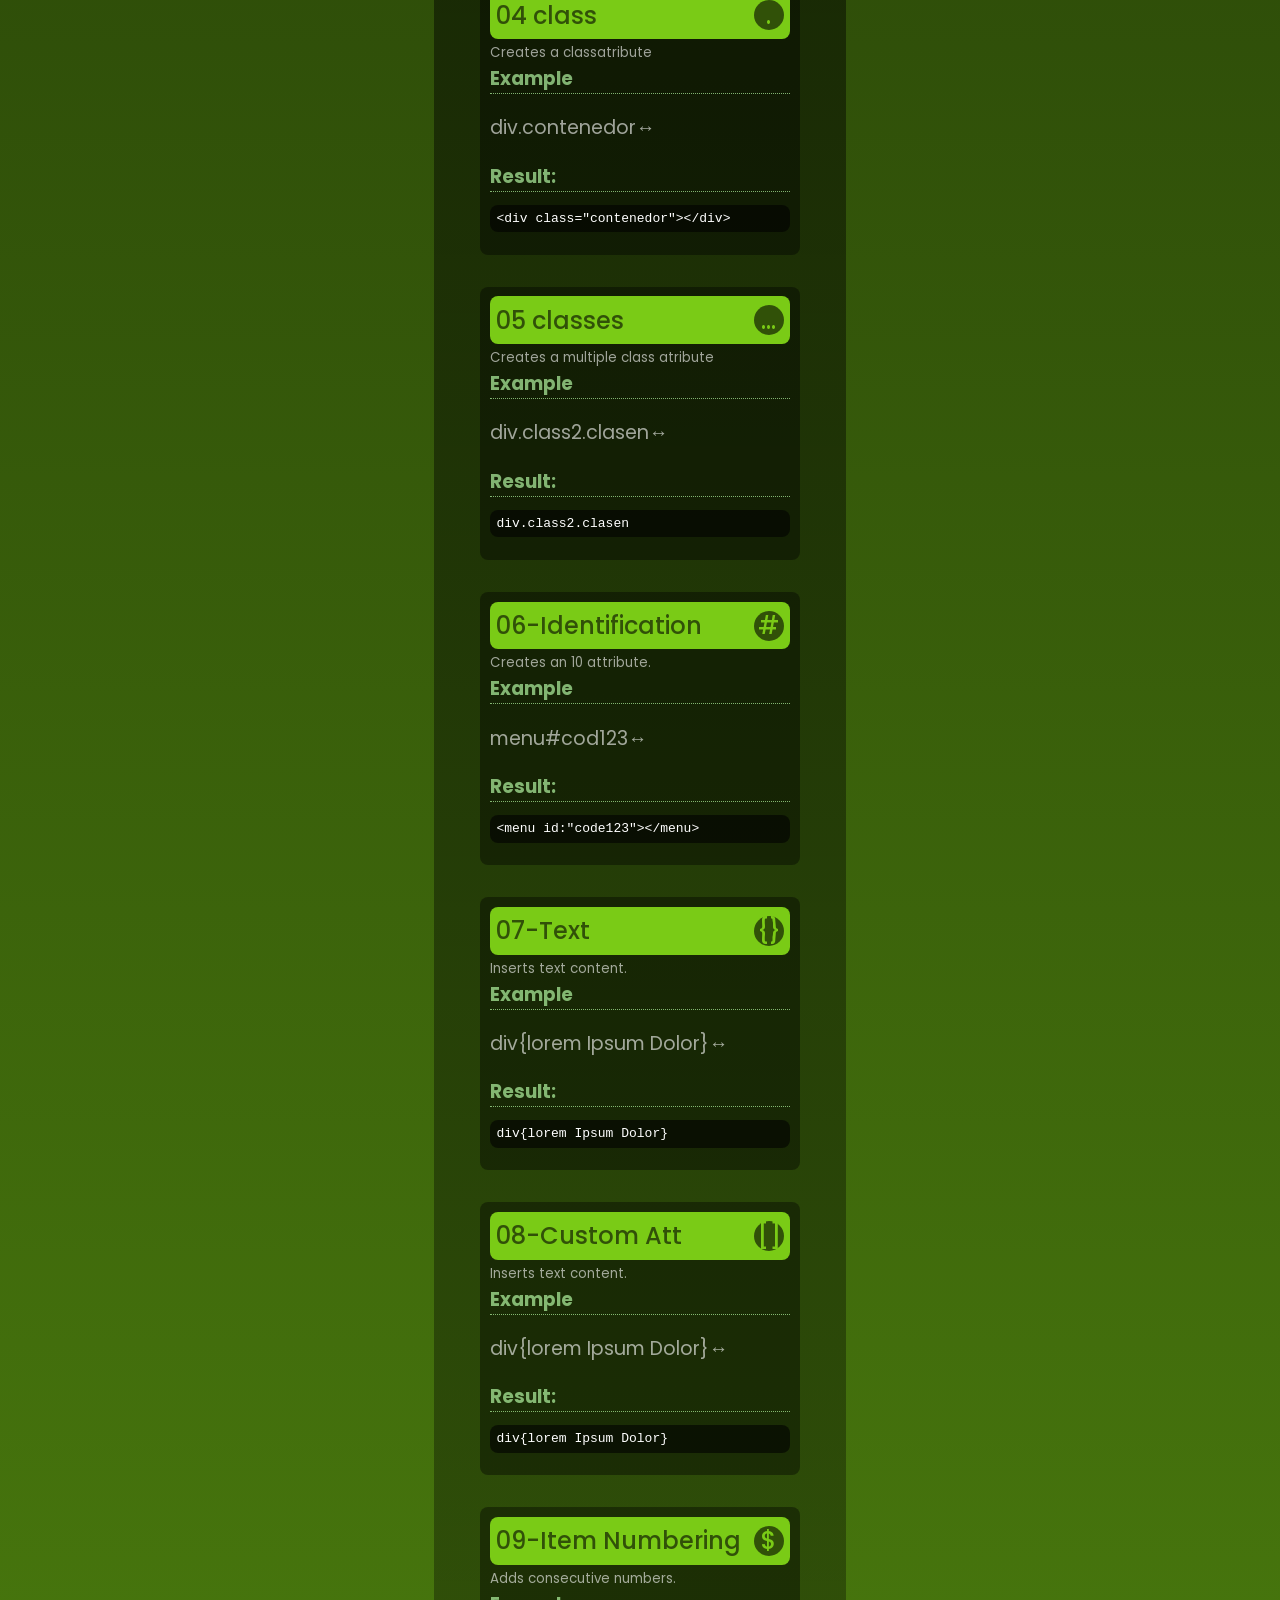
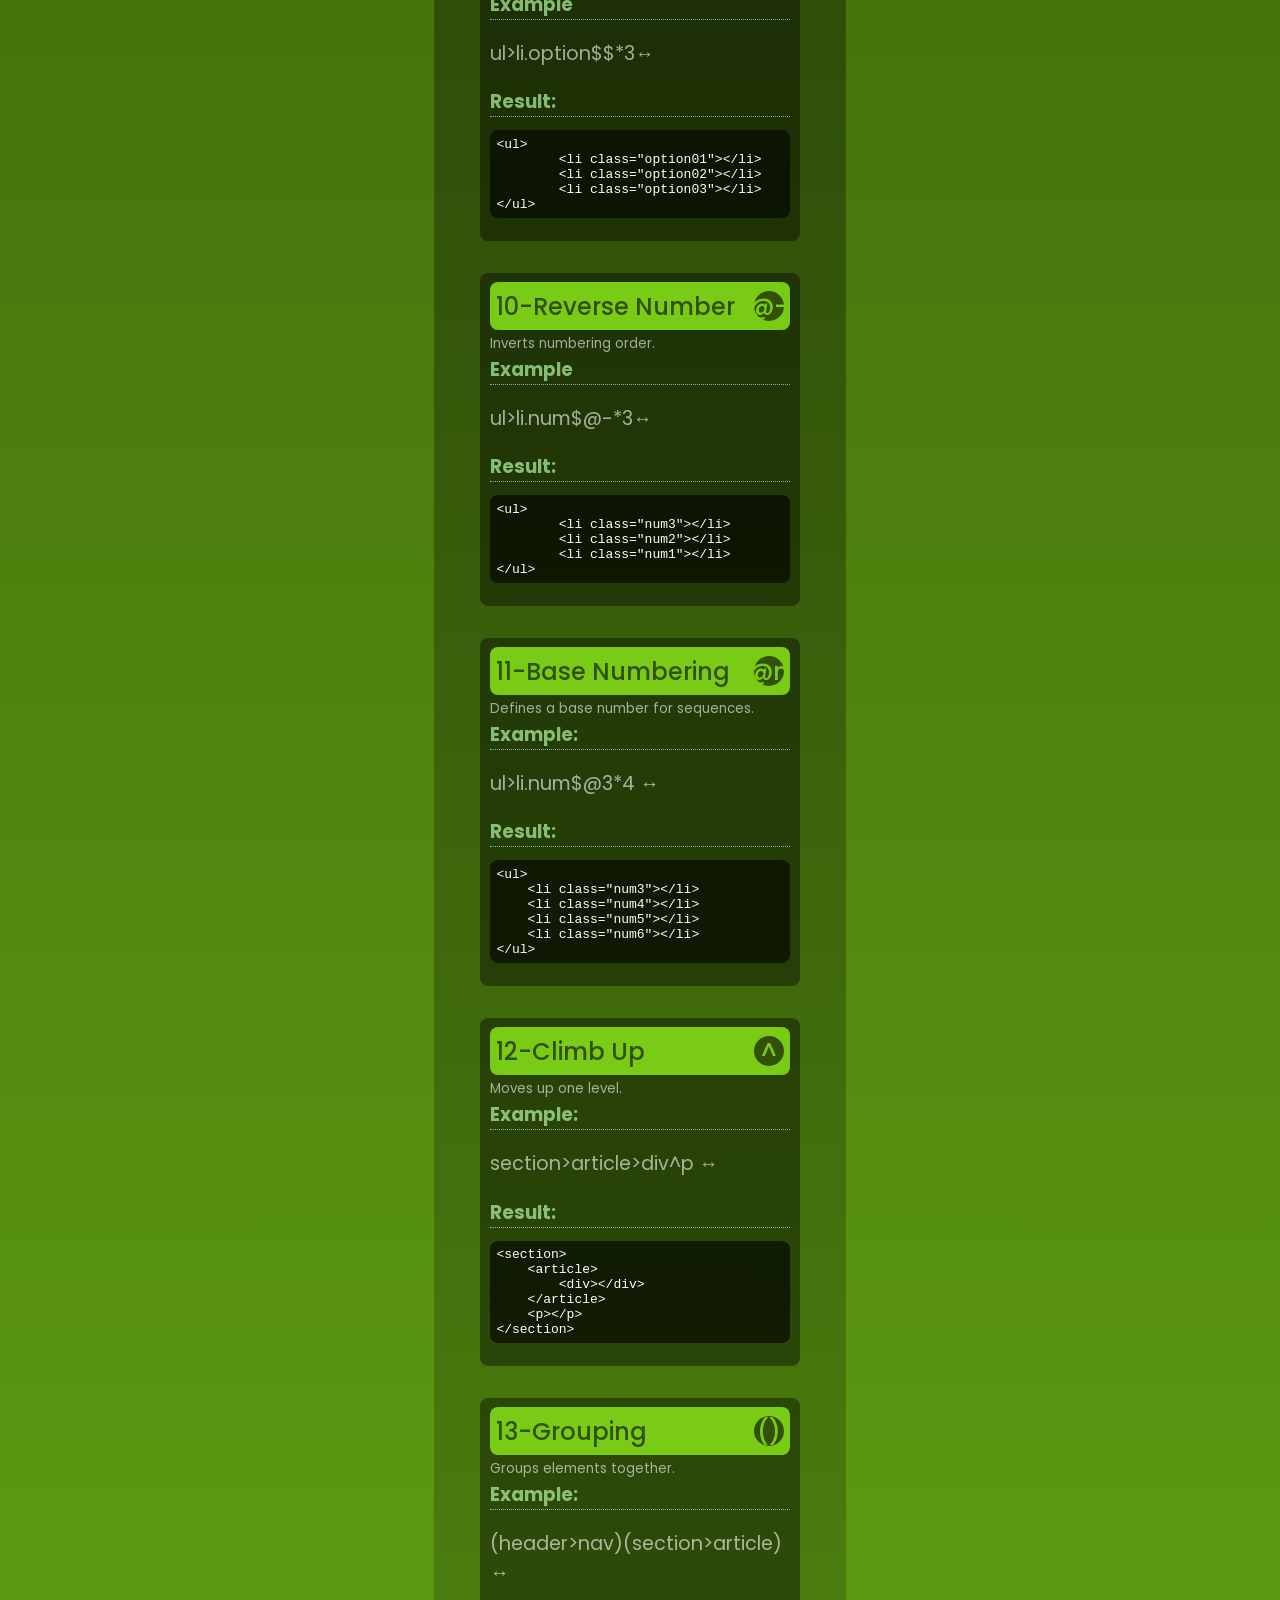
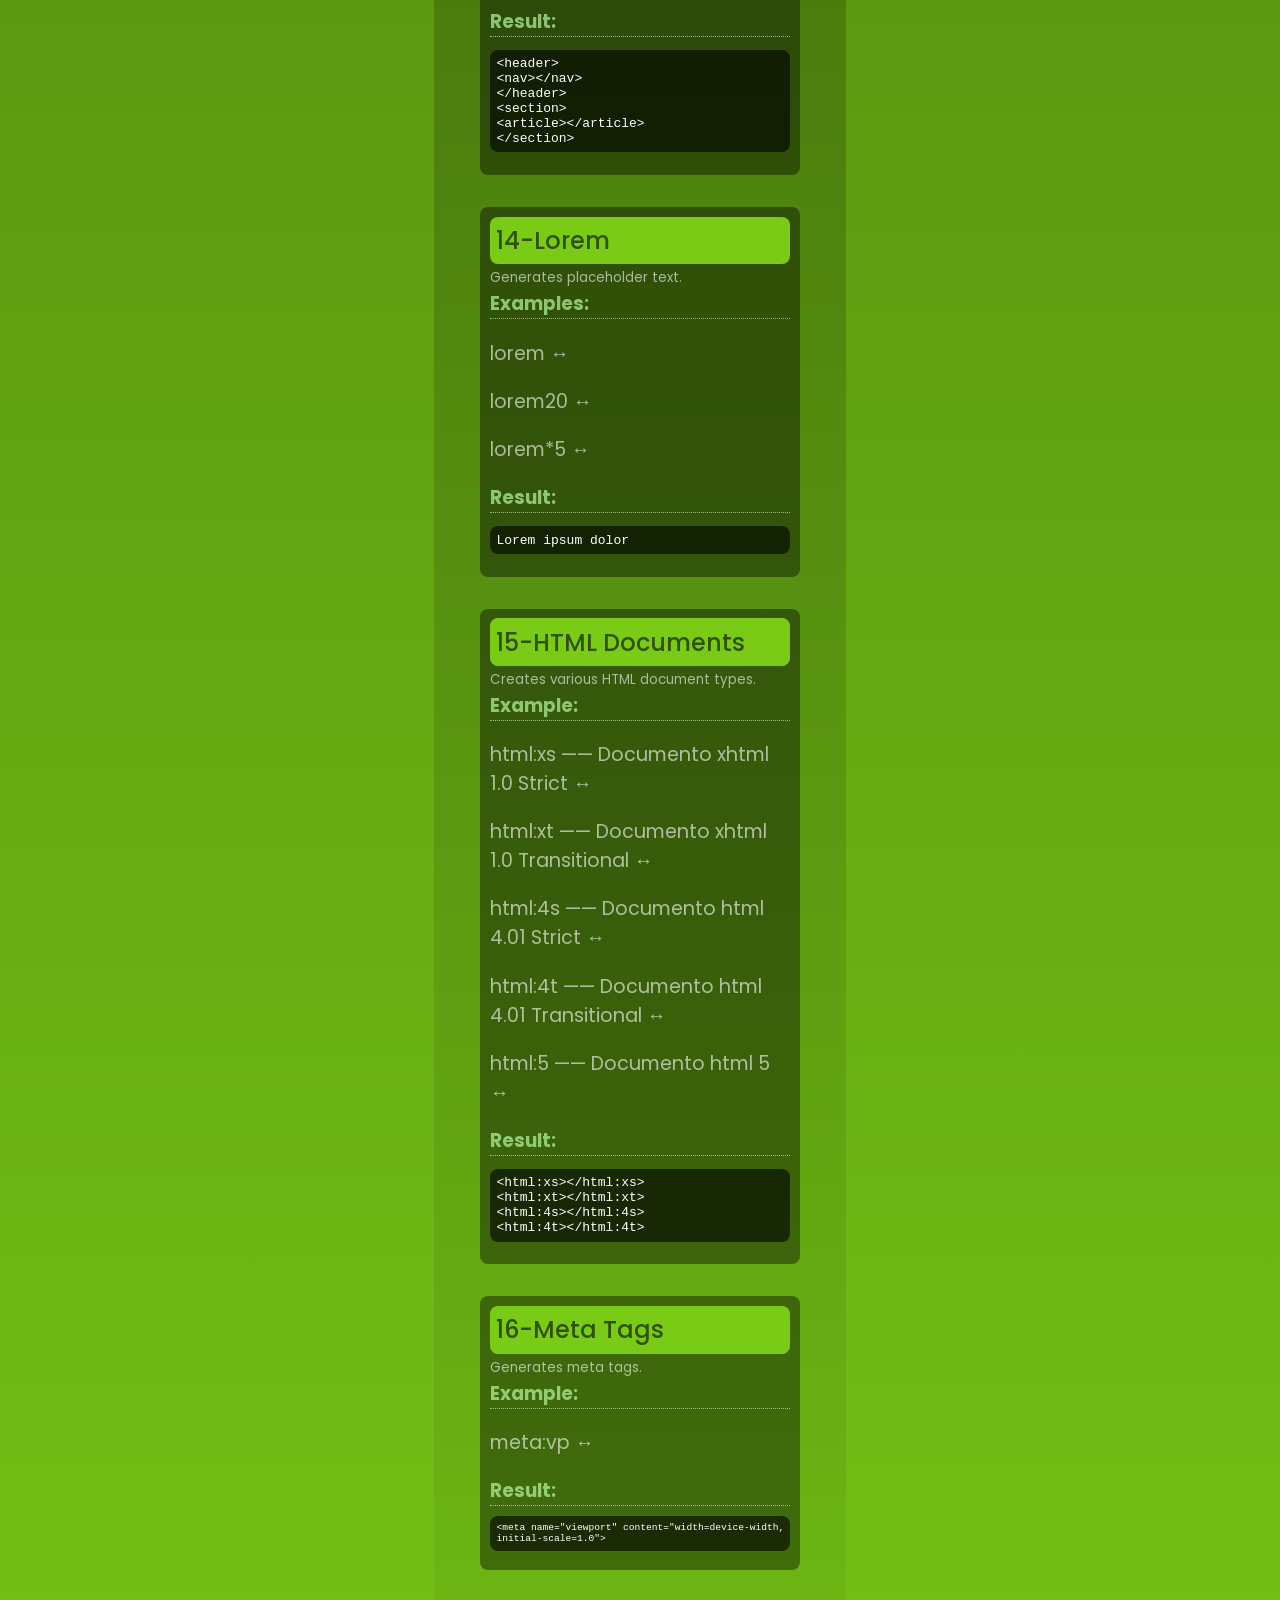
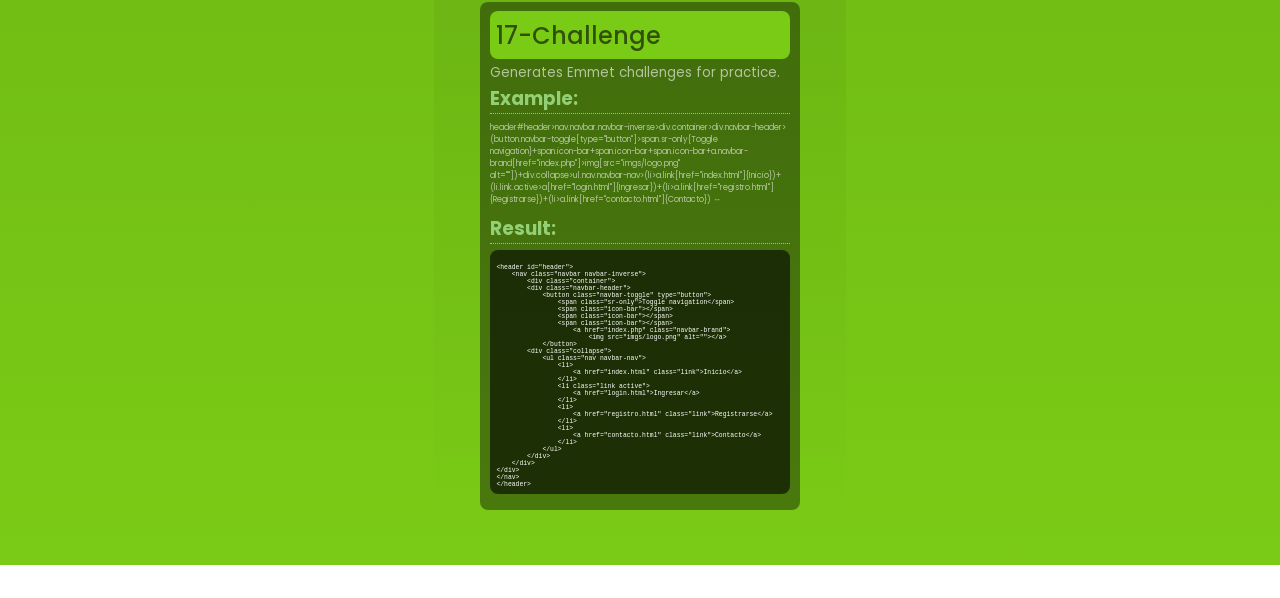
==== commit 0643976a: "challenhes" ====
--- a/01-emmet/index.html
+++ b/01-emmet/index.html
@@ -263,39 +263,39 @@
 ↔️</p>
                 <h3>Result:</h3>
 <xmp style="font-size: 0.4rem;">
-                    <header id="header">
-                        <nav class="navbar navbar-inverse">
-                            <div class="container">
-                                <div class="navbar-header">
-                                    <button class="navbar-toggle" type="button">
-                                        <span class="sr-only">Toggle navigation</span>
-                                        <span class="icon-bar"></span>
-                                        <span class="icon-bar"></span>
-                                        <span class="icon-bar"></span>
-                                        <a href="index.php" class="navbar-brand">
-                                            <img src="imgs/logo.png" alt=""></a>
-                                        </button>
-                                    <div class="collapse">
-                                        <ul class="nav navbar-nav">
-                                            <li>
-                                                <a href="index.html" class="link">Inicio</a>
-                                            </li>
-                                            <li class="link active">
-                                                <a href="login.html">Ingresar</a>
-                                            </li>
-                                            <li><a href="registro.html" class="link">Registrarse</a>
-                                            </li>
-                                            <li><a href="contacto.html" class="link">Contacto</a>
-                                            </li>
-                                        </ul>
-                                    </div>
-                                </div>
-                            </div>
-                        </nav>
-                    </header>
-
-</xmp> 
-                </section>
+<header id="header">
+    <nav class="navbar navbar-inverse">
+        <div class="container">
+        <div class="navbar-header">
+            <button class="navbar-toggle" type="button">
+                <span class="sr-only">Toggle navigation</span>
+                <span class="icon-bar"></span>
+                <span class="icon-bar"></span>
+                <span class="icon-bar"></span>
+                    <a href="index.php" class="navbar-brand">
+                        <img src="imgs/logo.png" alt=""></a>
+            </button>
+        <div class="collapse">
+            <ul class="nav navbar-nav">
+                <li>
+                    <a href="index.html" class="link">Inicio</a>
+                </li>
+                <li class="link active">
+                    <a href="login.html">Ingresar</a>
+                </li>
+                <li>
+                    <a href="registro.html" class="link">Registrarse</a>
+                </li>
+                <li>
+                    <a href="contacto.html" class="link">Contacto</a>
+                </li>
+            </ul>
+        </div>
+    </div>
+</div>
+</nav>
+</header></xmp> 
+        </section>
 
     </main>
 
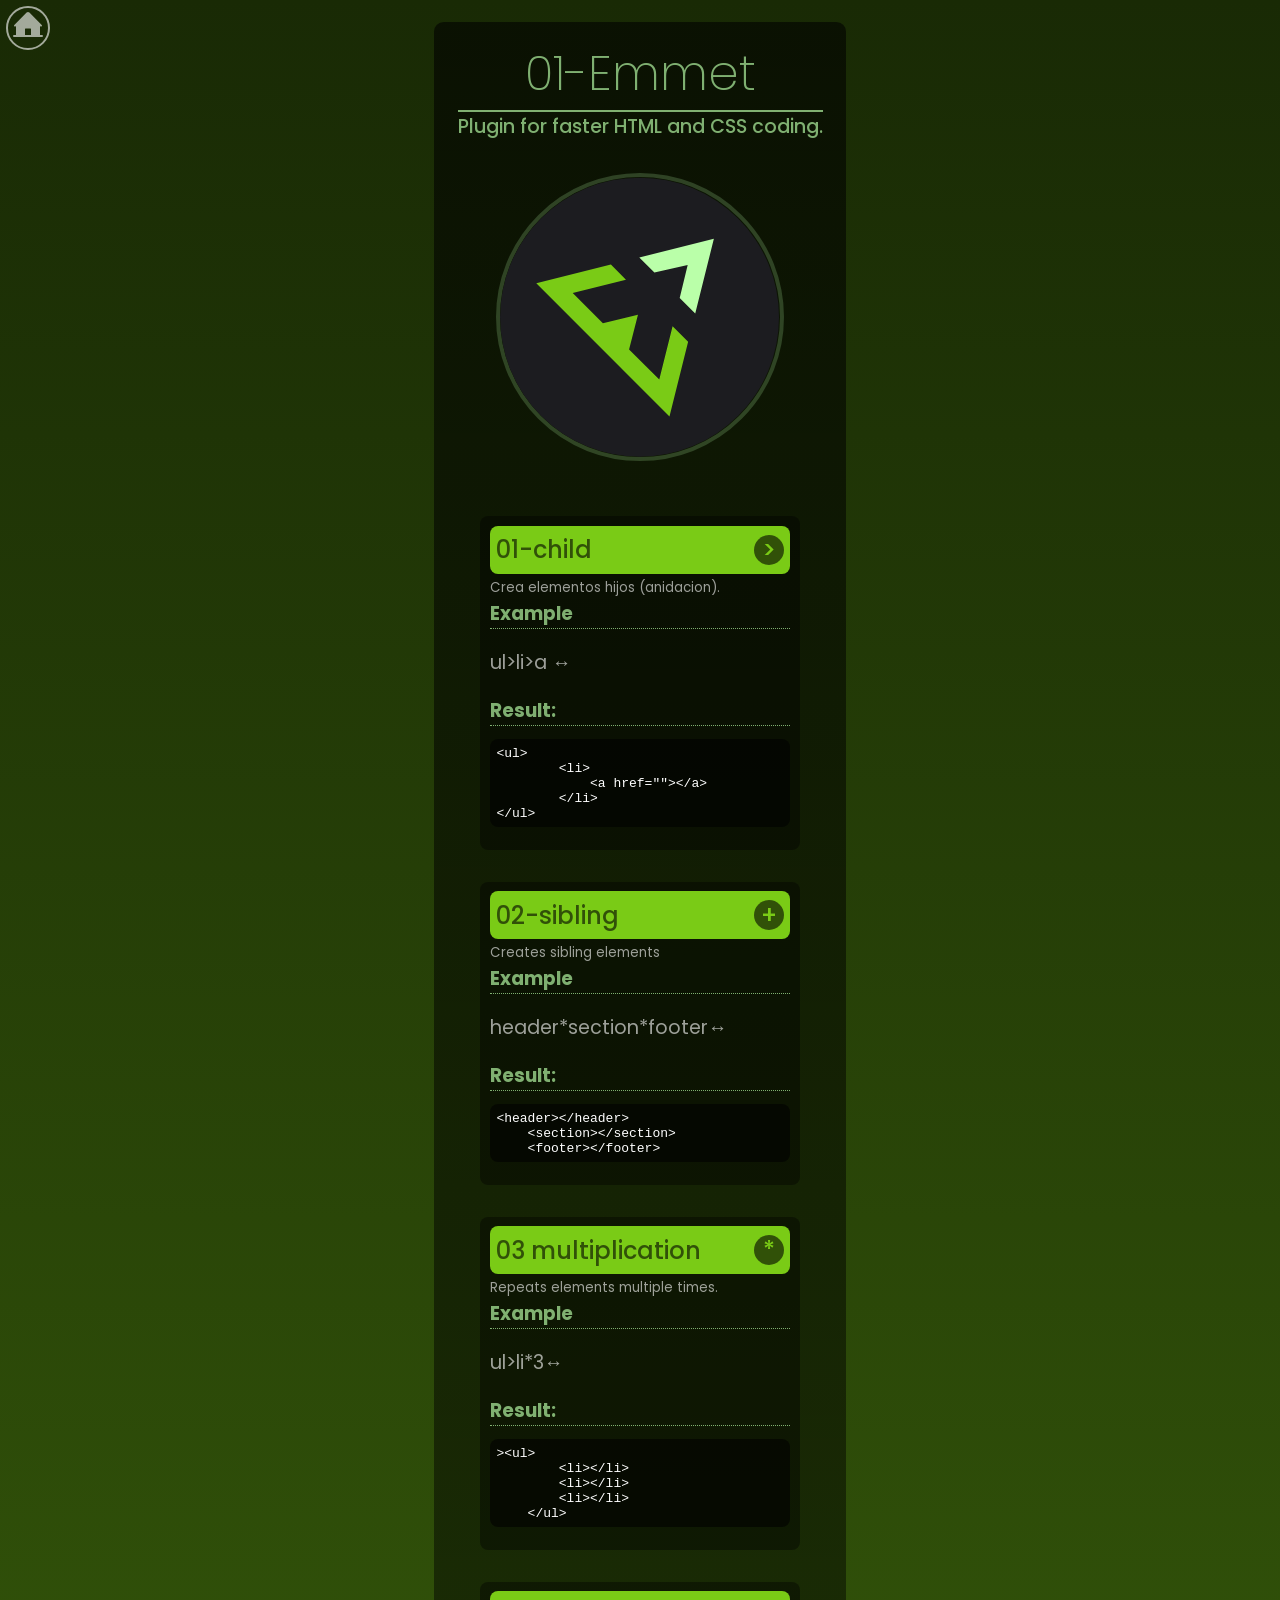
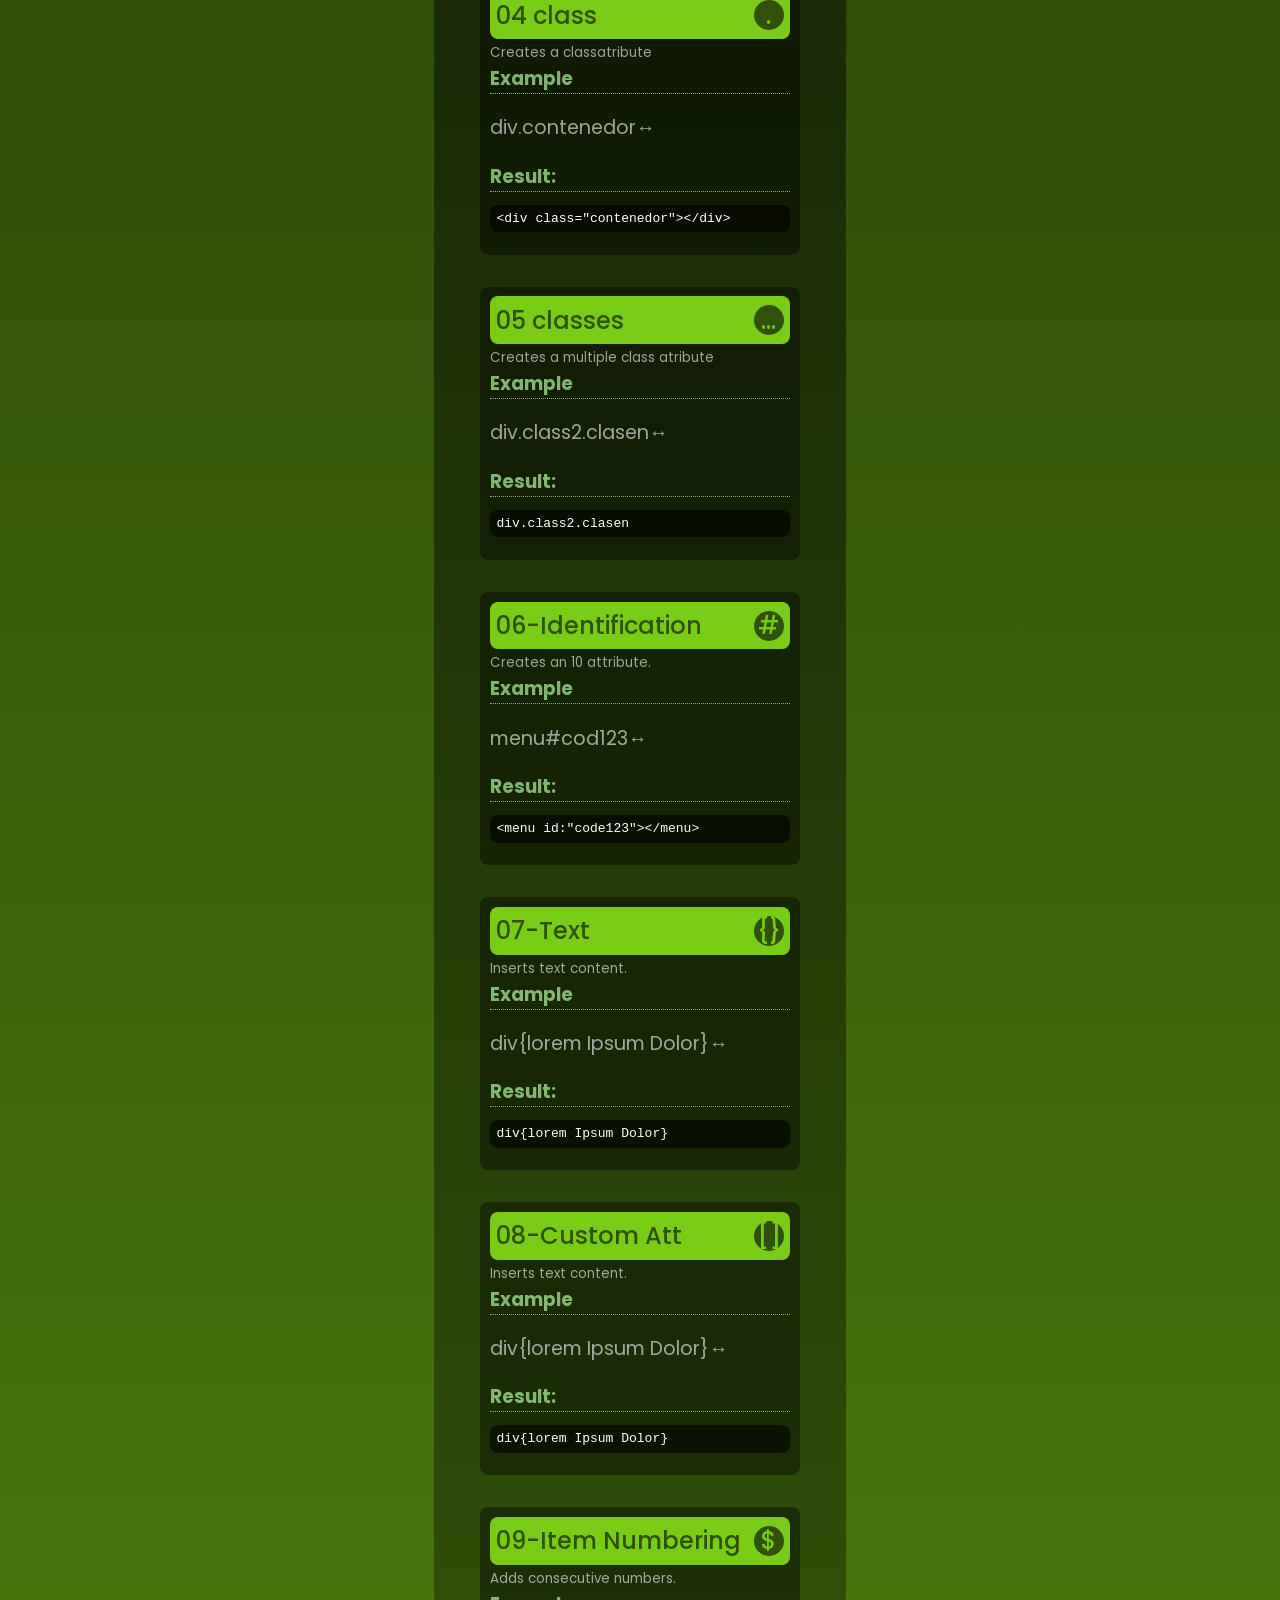
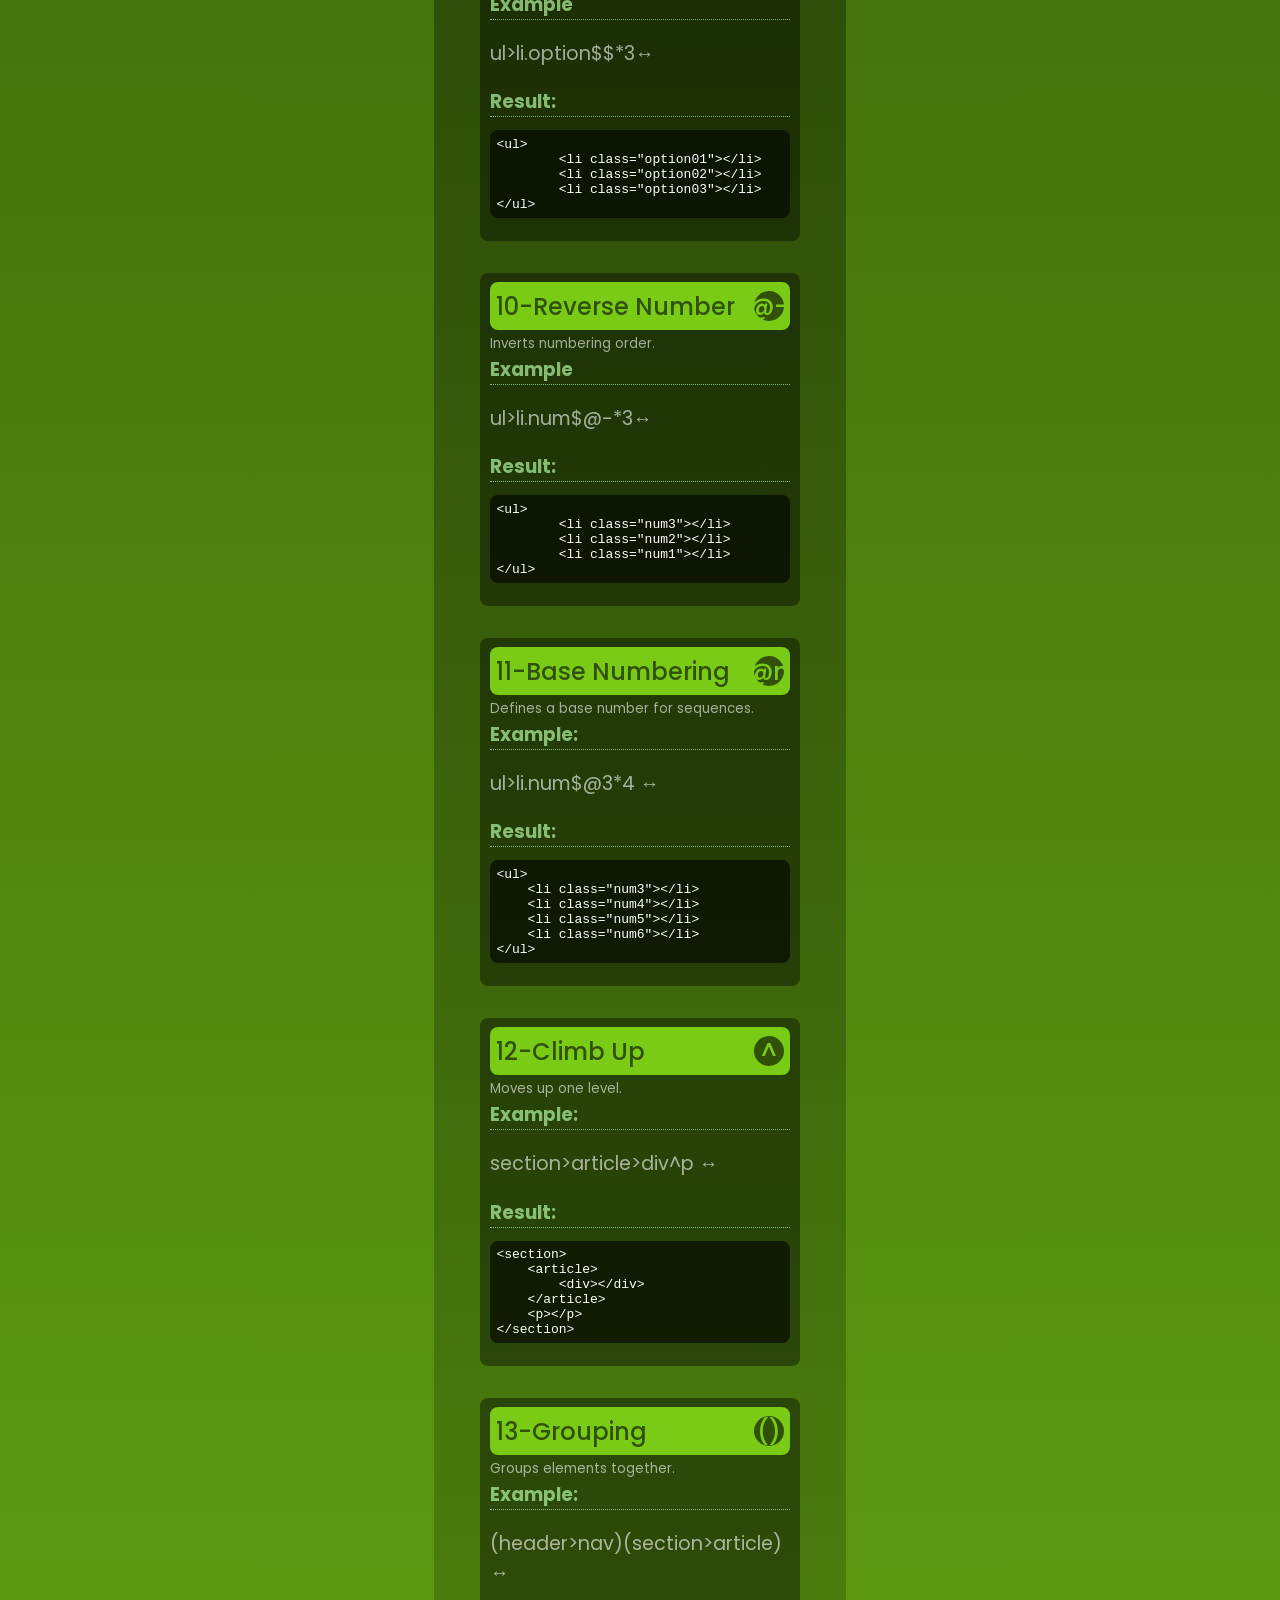
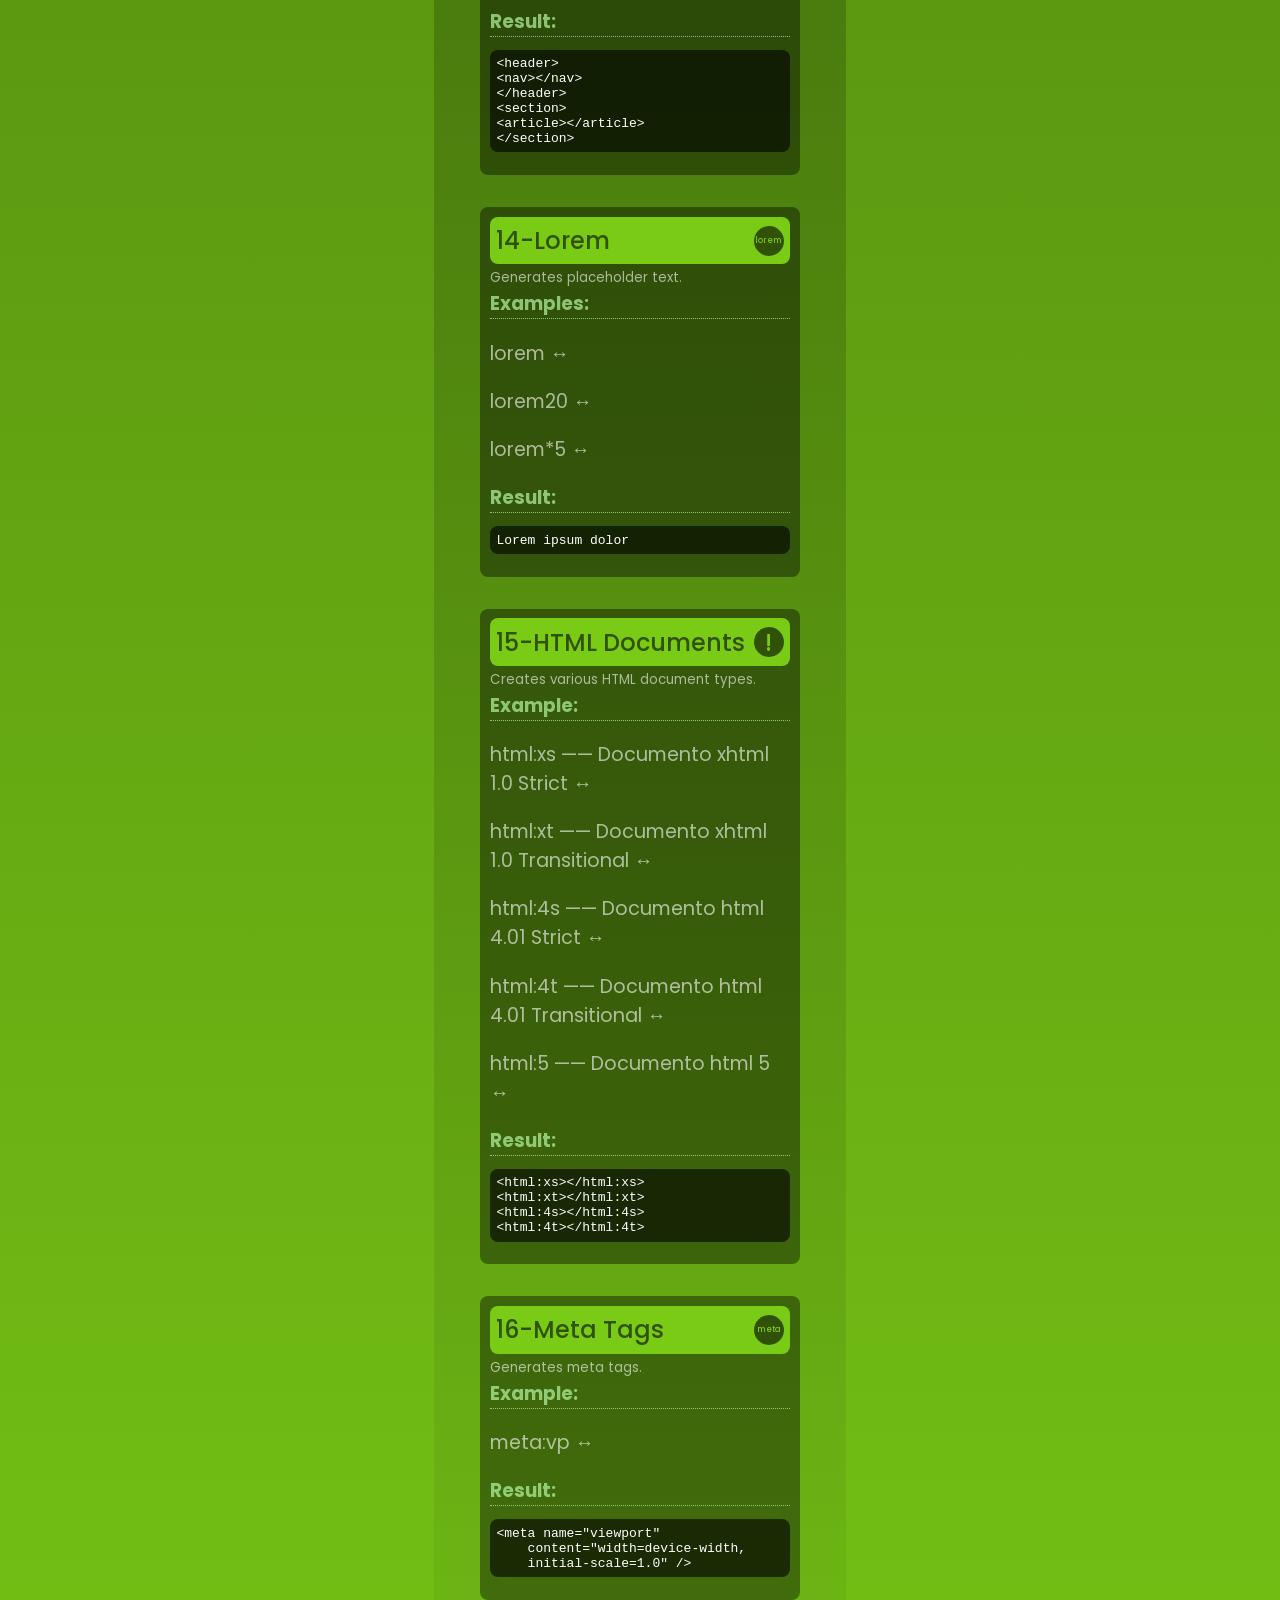
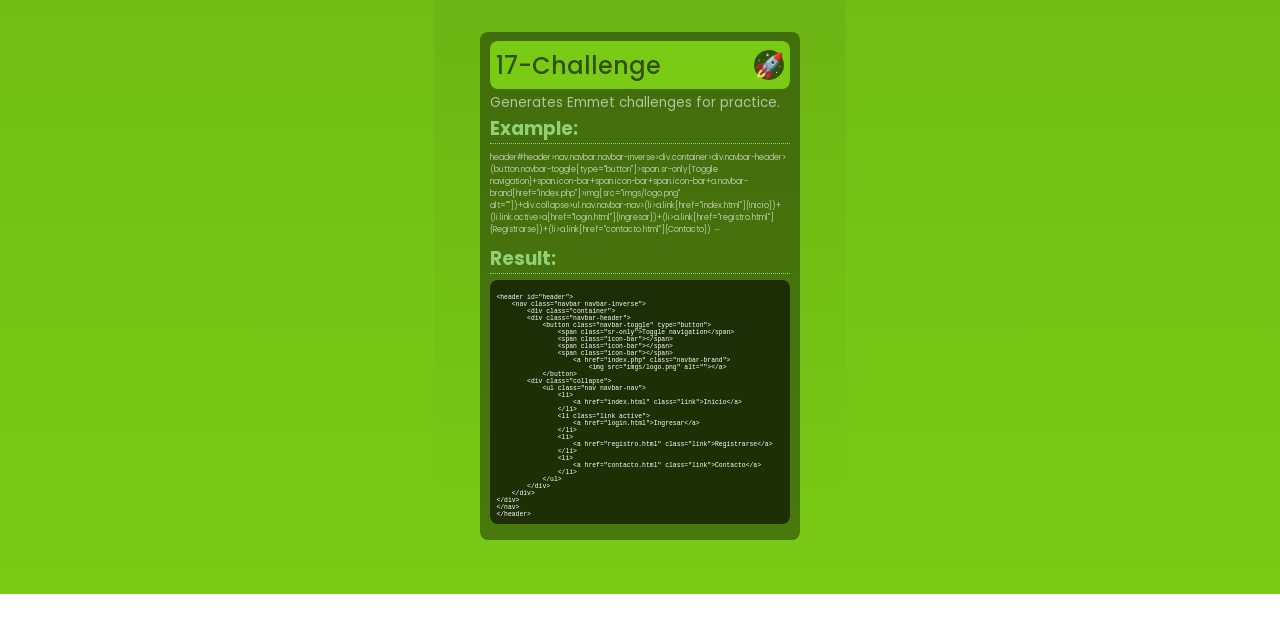
==== commit cca5d751: "reto emmet" ====
--- a/01-emmet/index.html
+++ b/01-emmet/index.html
@@ -22,7 +22,7 @@
         </header>
         <section>
             <h2 class="subtitle">
-                child
+                01-child
                 <span> > </span>
             </h2>
             <small>Crea elementos hijos (anidacion).</small>
@@ -38,7 +38,7 @@
 
          <section>
             <h2 class="subtitle">
-               02 child
+               02-sibling
                 <span> + </span>
             </h2>
             <small>Creates sibling elements</small>
@@ -213,6 +213,7 @@
             <section>
                 <h2 class="subtitle">
                     14-Lorem
+                    <span style="font-size: 0.5rem;"> lorem </span>
                 </h2>
                 <small>Generates placeholder text.</small>
                 <h3>Examples:</h3>
@@ -226,6 +227,7 @@
             <section>
                 <h2 class="subtitle">
                     15-HTML Documents
+                    <span> ! </span>
                 </h2>
                 <small>Creates various HTML document types.</small>
                 <h3>Example:</h3>
@@ -244,18 +246,22 @@
             <section>
                 <h2 class="subtitle">
                     16-Meta Tags
+                    <span style="font-size: 0.5rem;"> meta </span>
                 </h2>
                 <small>Generates meta tags.</small>
                 <h3>Example:</h3>
                 <p>meta:vp ↔️</p>
                 <h3>Result:</h3>
-<xmp style="font-size: 0.6rem;"><meta name="viewport" content="width=device-width, 
-initial-scale=1.0"> </xmp>
+<xmp><meta name="viewport"
+    content="width=device-width, 
+    initial-scale=1.0" />
+</xmp>
             </section>
 
             <section>
                 <h2 class="subtitle">
                     17-Challenge
+                    <span> 🚀</span>
                 </h2>
                 <small>Generates Emmet challenges for practice.</small>
                 <h3>Example:</h3>
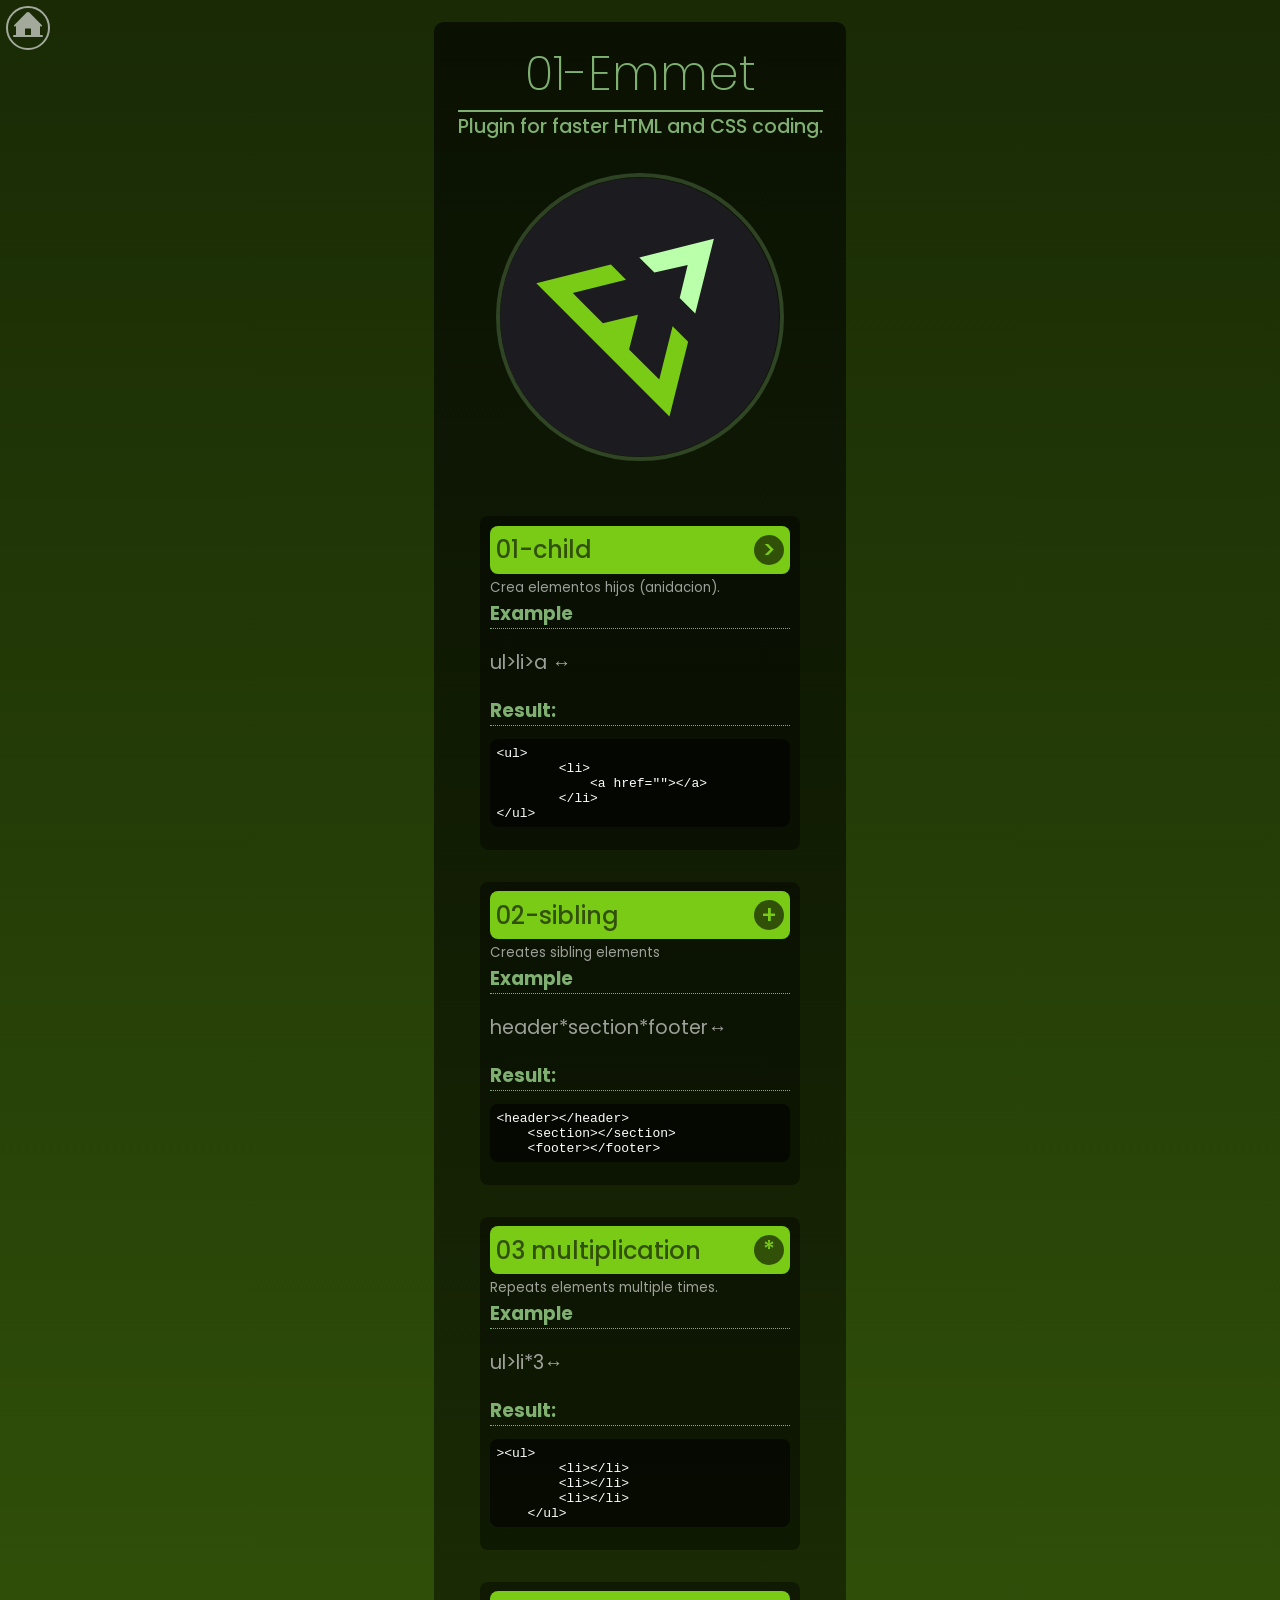
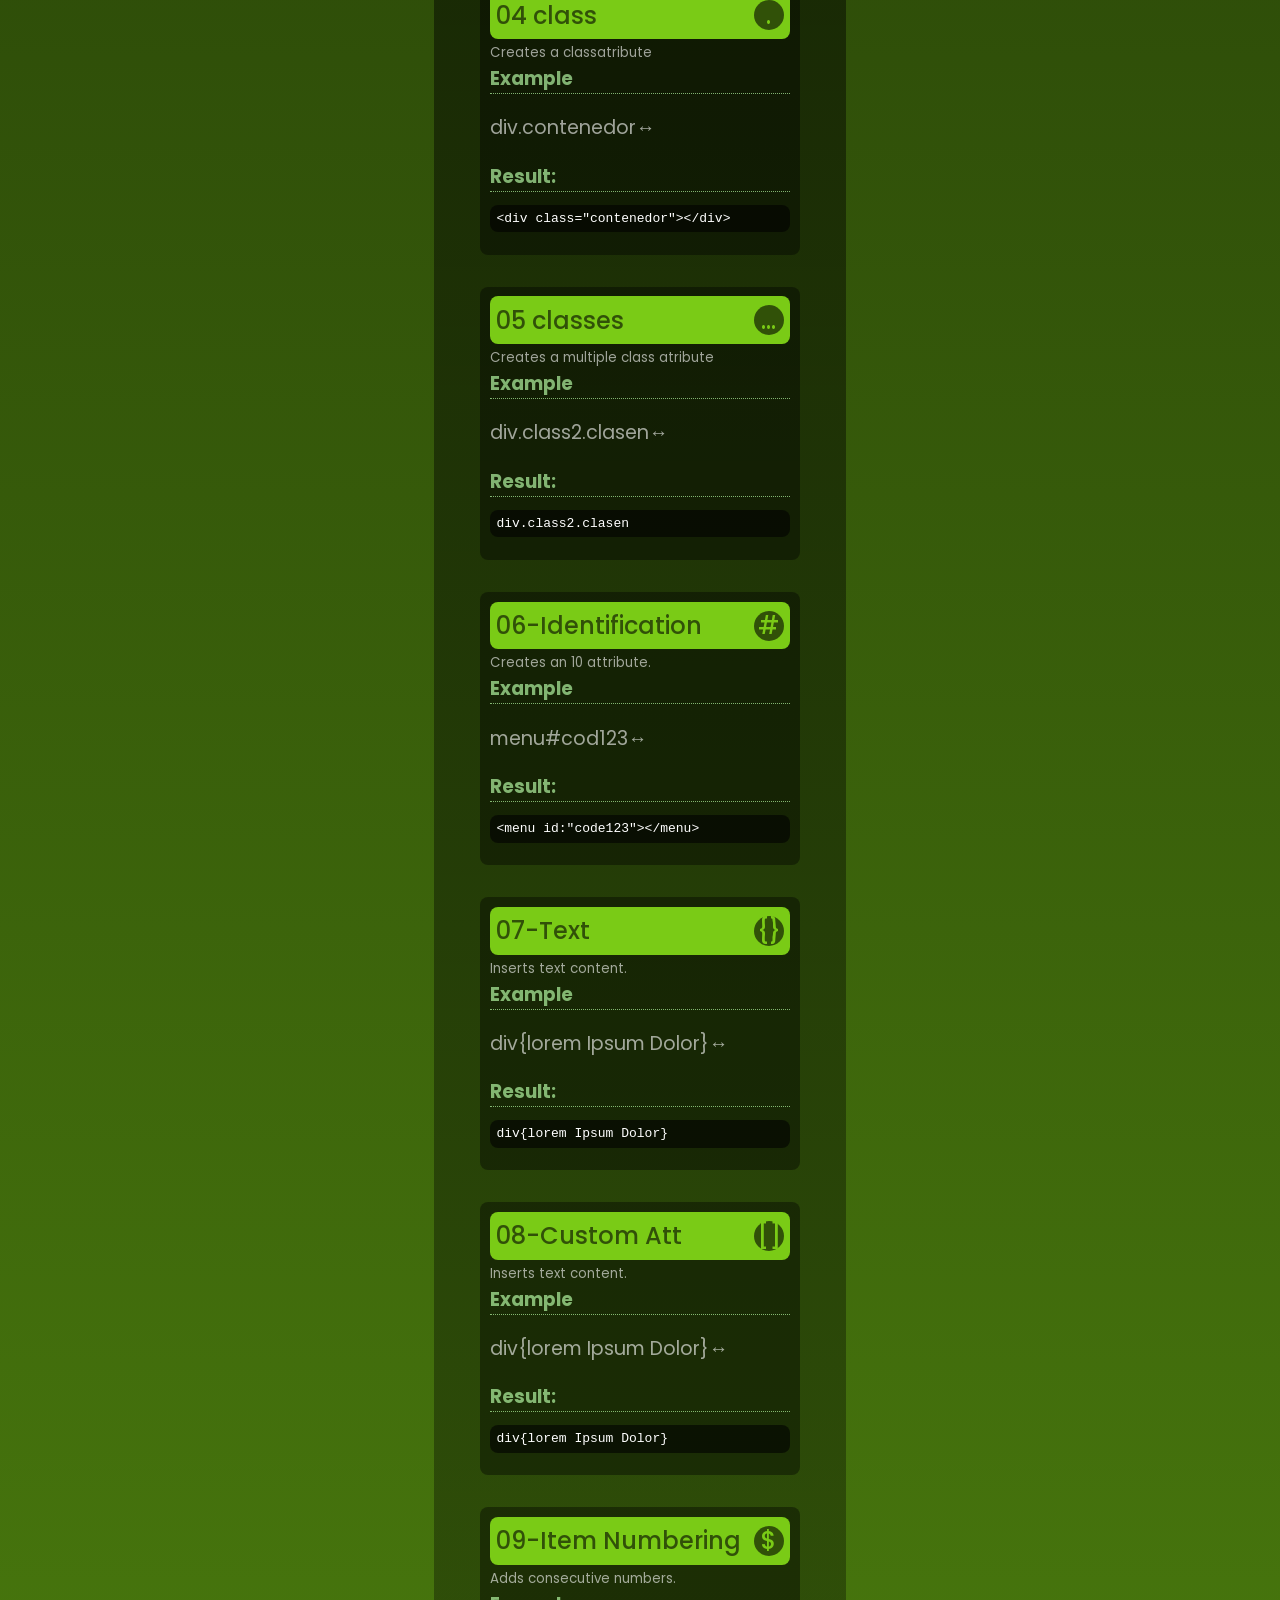
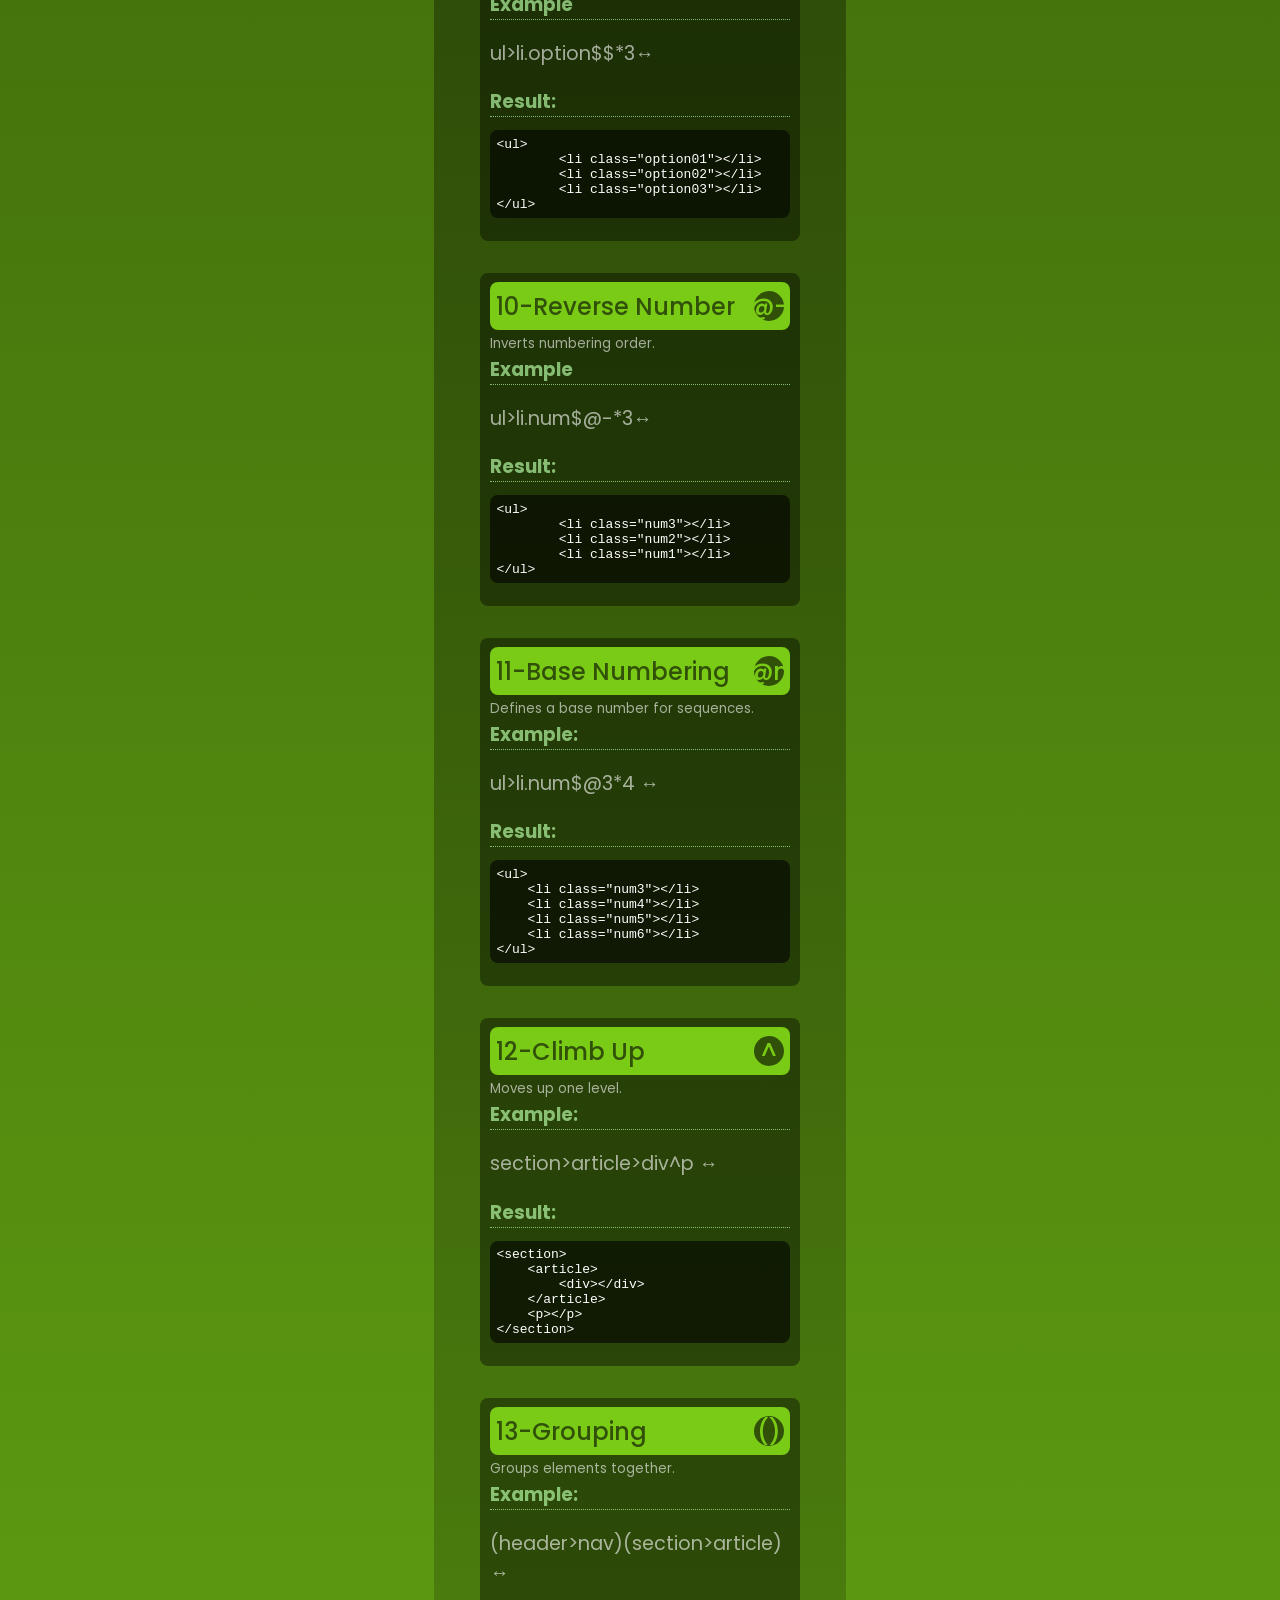
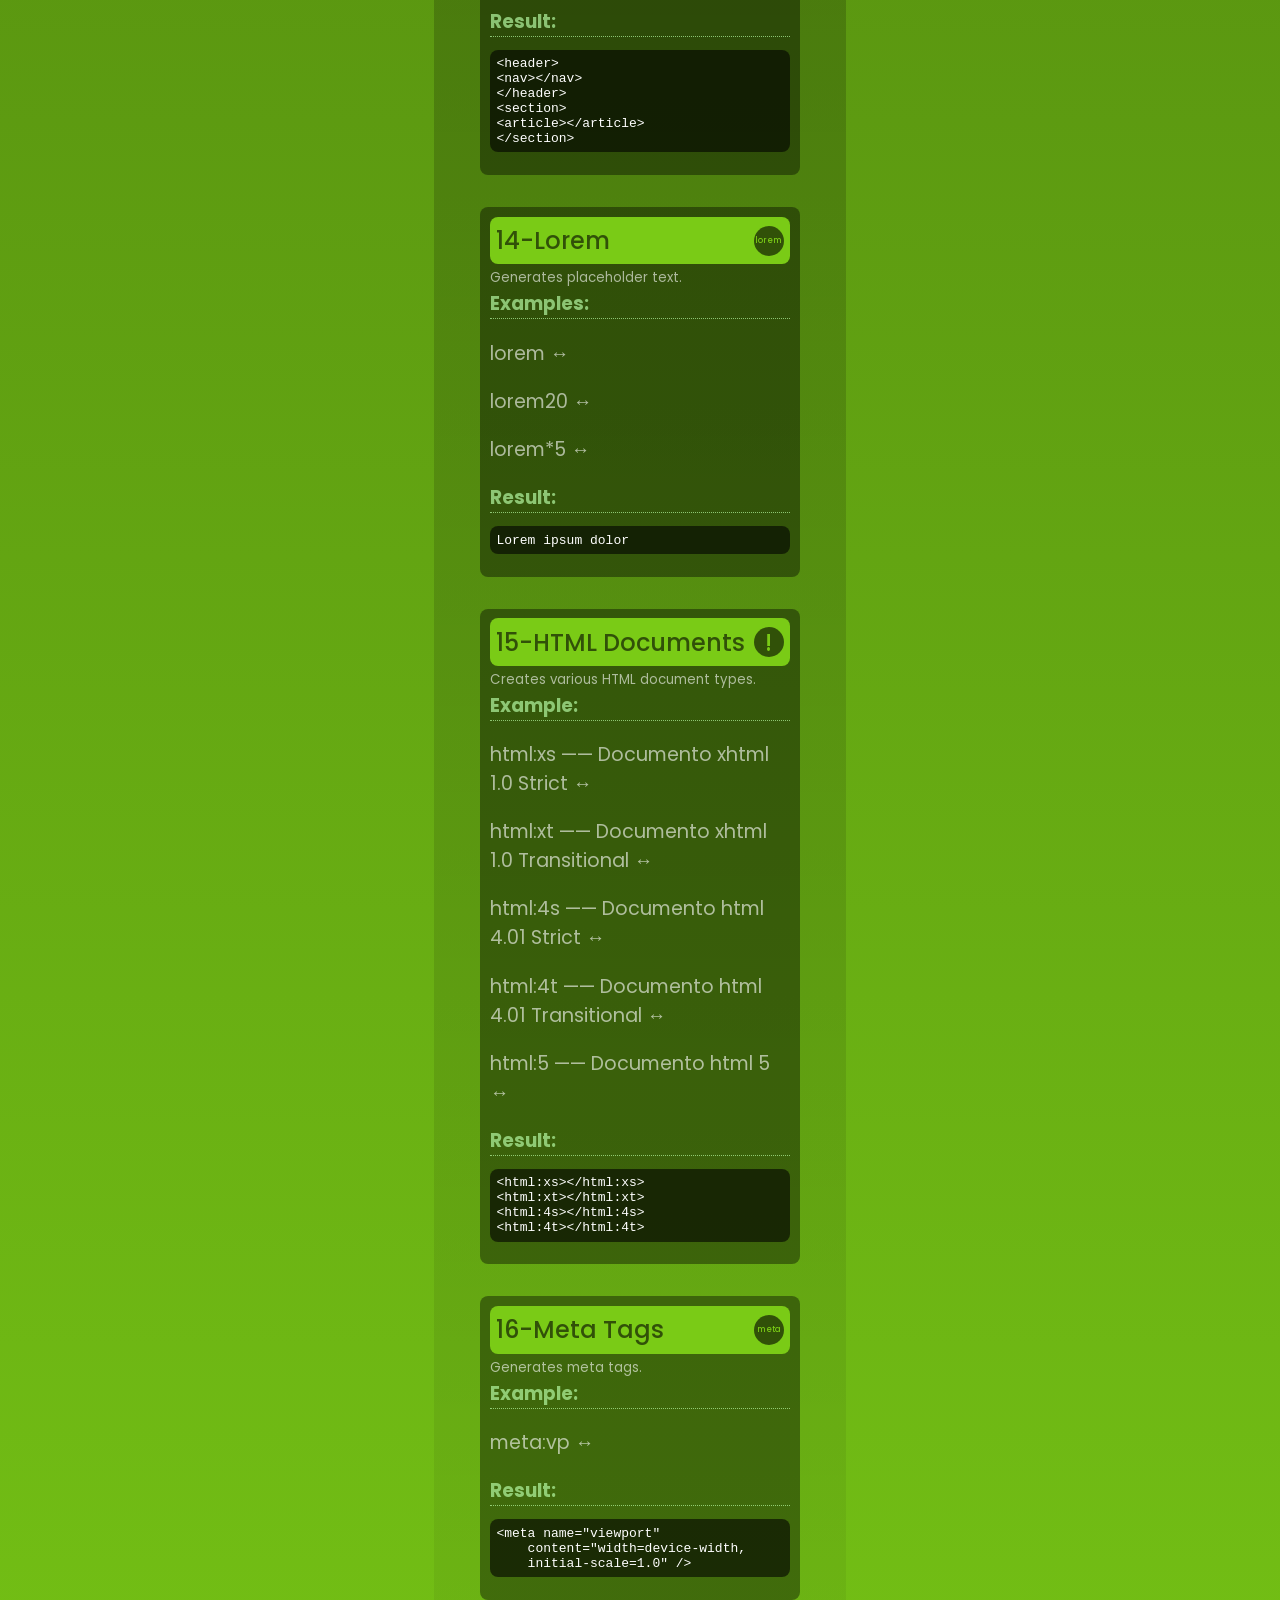
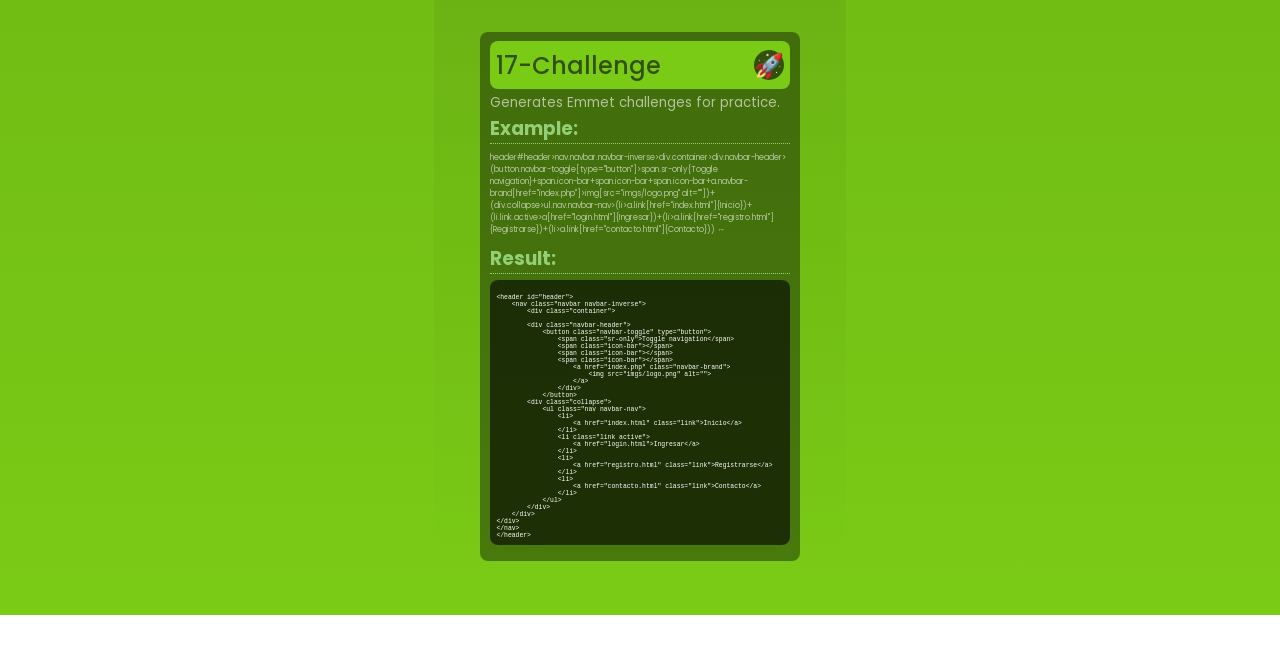
==== commit 59af6852: "reto emmet" ====
--- a/01-emmet/index.html
+++ b/01-emmet/index.html
@@ -265,13 +265,14 @@
                 </h2>
                 <small>Generates Emmet challenges for practice.</small>
                 <h3>Example:</h3>
-                <p style="font-size: 0.5rem;">header#header>nav.navbar.navbar-inverse>div.container>div.navbar-header>(button.navbar-toggle[type="button"]>span.sr-only{Toggle navigation}+span.icon-bar+span.icon-bar+span.icon-bar+a.navbar-brand[href="index.php"]>img[src="imgs/logo.png" alt=""])+div.collapse>ul.nav.navbar-nav>(li>a.link[href="index.html"]{Inicio})+(li.link.active>a[href="login.html"]{Ingresar})+(li>a.link[href="registro.html"]{Registrarse})+(li>a.link[href="contacto.html"]{Contacto})
+                <p style="font-size: 0.5rem;">header#header>nav.navbar.navbar-inverse>div.container>div.navbar-header>(button.navbar-toggle[type="button"]>span.sr-only{Toggle navigation}+span.icon-bar+span.icon-bar+span.icon-bar+a.navbar-brand[href="index.php"]>img[src="imgs/logo.png" alt=""])+(div.collapse>ul.nav.navbar-nav>(li>a.link[href="index.html"]{Inicio})+(li.link.active>a[href="login.html"]{Ingresar})+(li>a.link[href="registro.html"]{Registrarse})+(li>a.link[href="contacto.html"]{Contacto}))
 ↔️</p>
                 <h3>Result:</h3>
 <xmp style="font-size: 0.4rem;">
 <header id="header">
     <nav class="navbar navbar-inverse">
         <div class="container">
+
         <div class="navbar-header">
             <button class="navbar-toggle" type="button">
                 <span class="sr-only">Toggle navigation</span>
@@ -279,7 +280,9 @@
                 <span class="icon-bar"></span>
                 <span class="icon-bar"></span>
                     <a href="index.php" class="navbar-brand">
-                        <img src="imgs/logo.png" alt=""></a>
+                        <img src="imgs/logo.png" alt="">
+                    </a>
+                </div>
             </button>
         <div class="collapse">
             <ul class="nav navbar-nav">
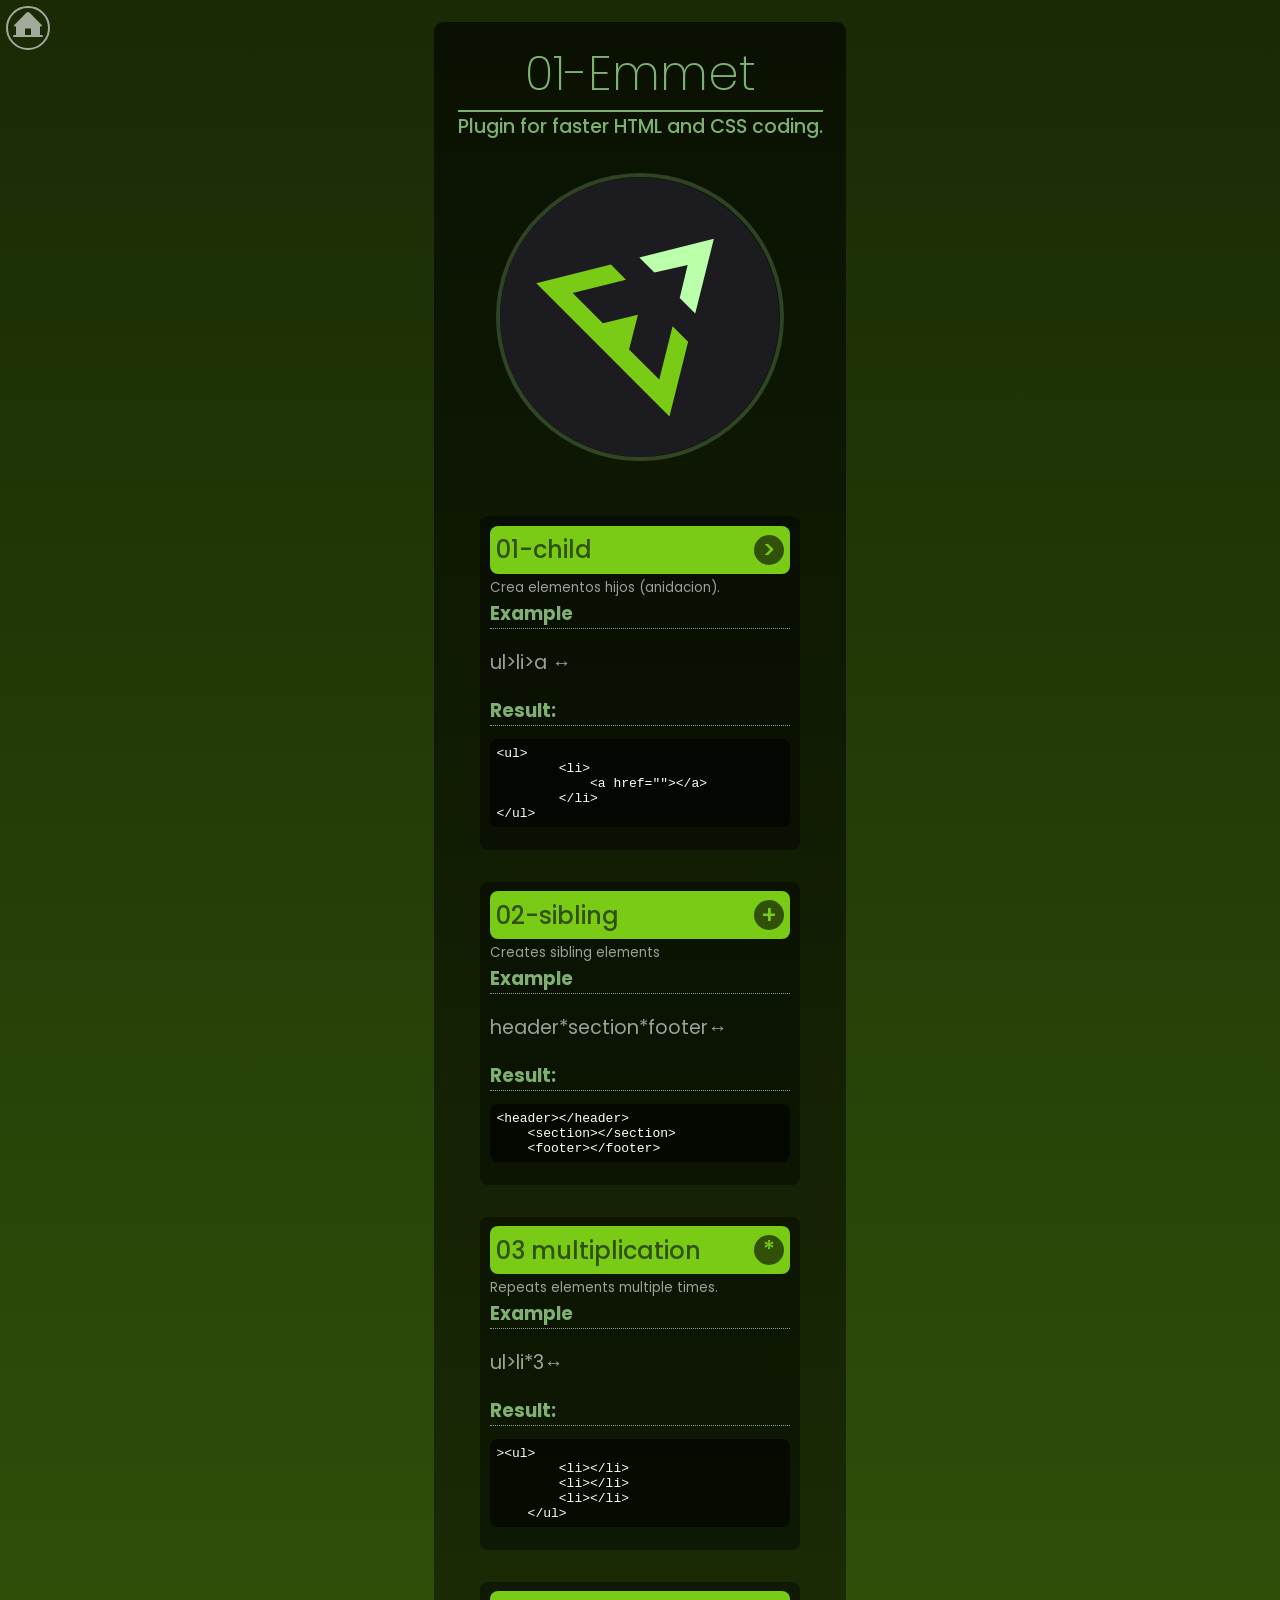
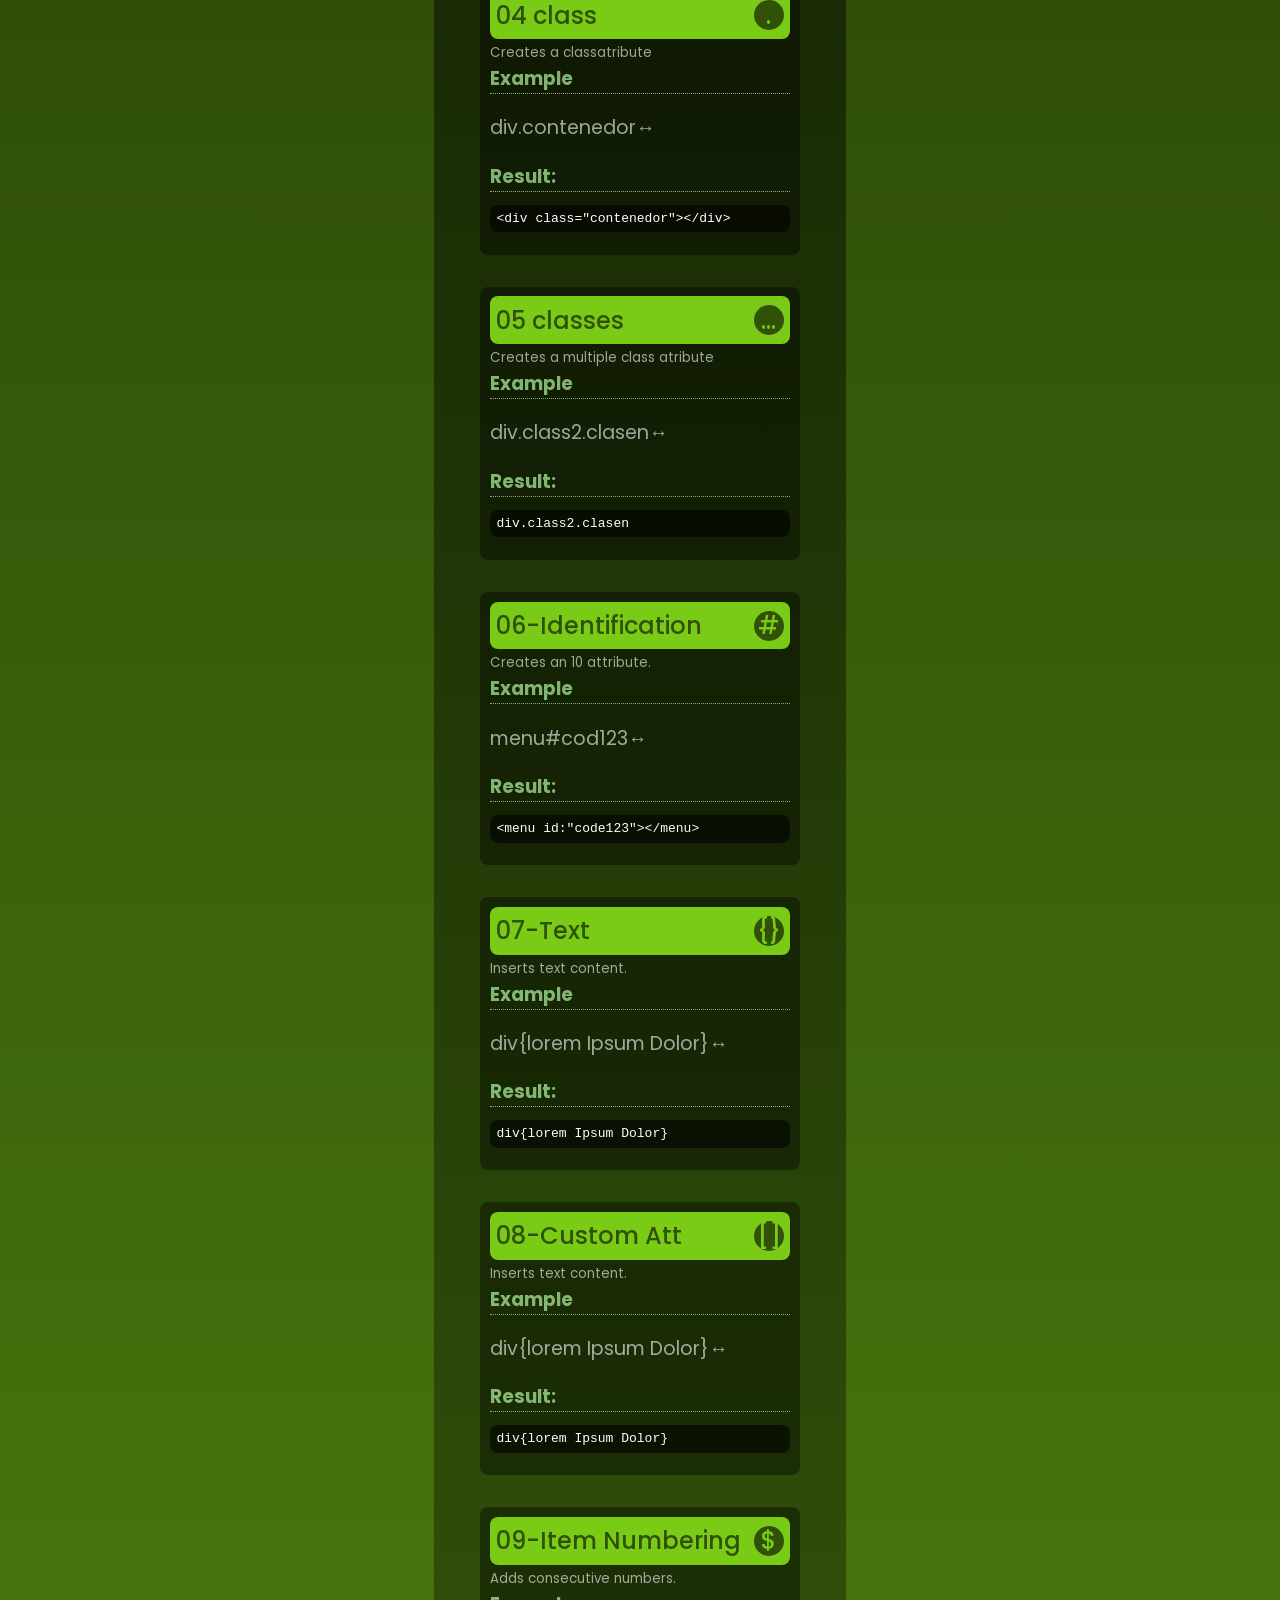
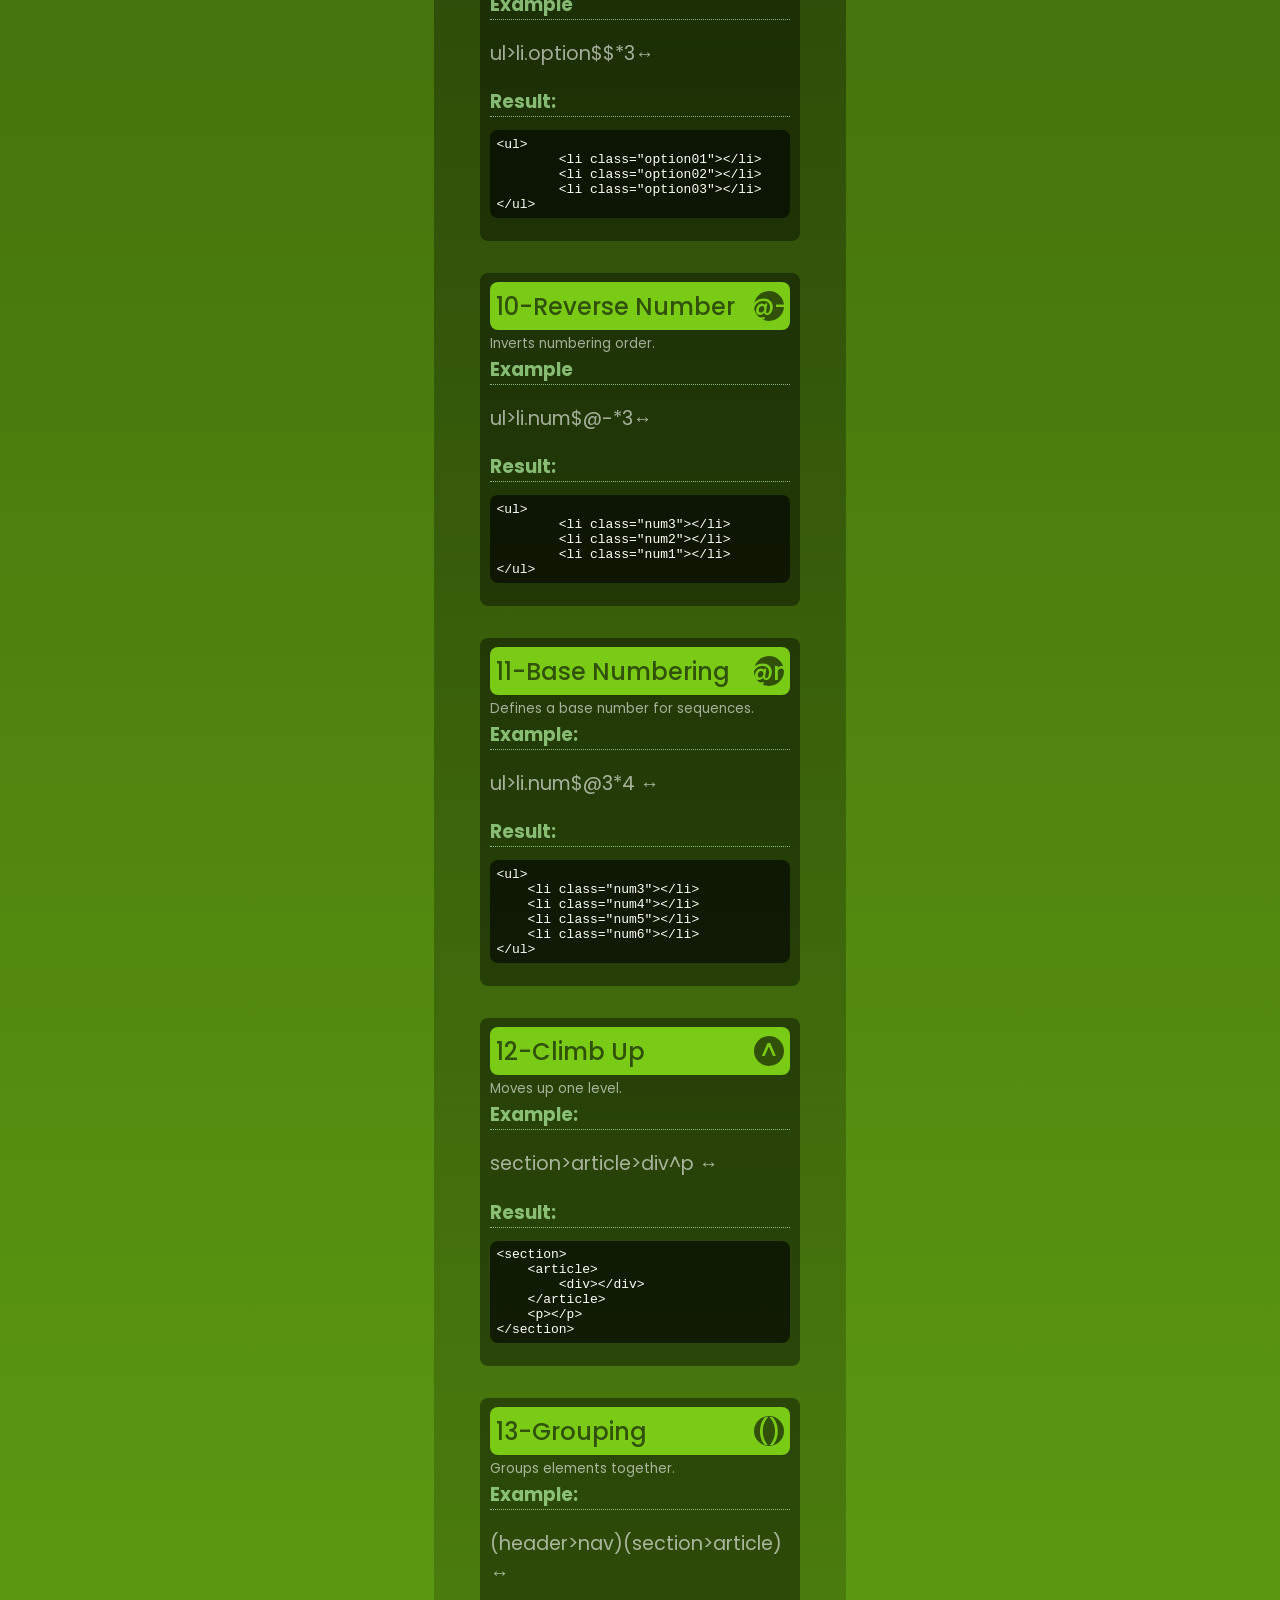
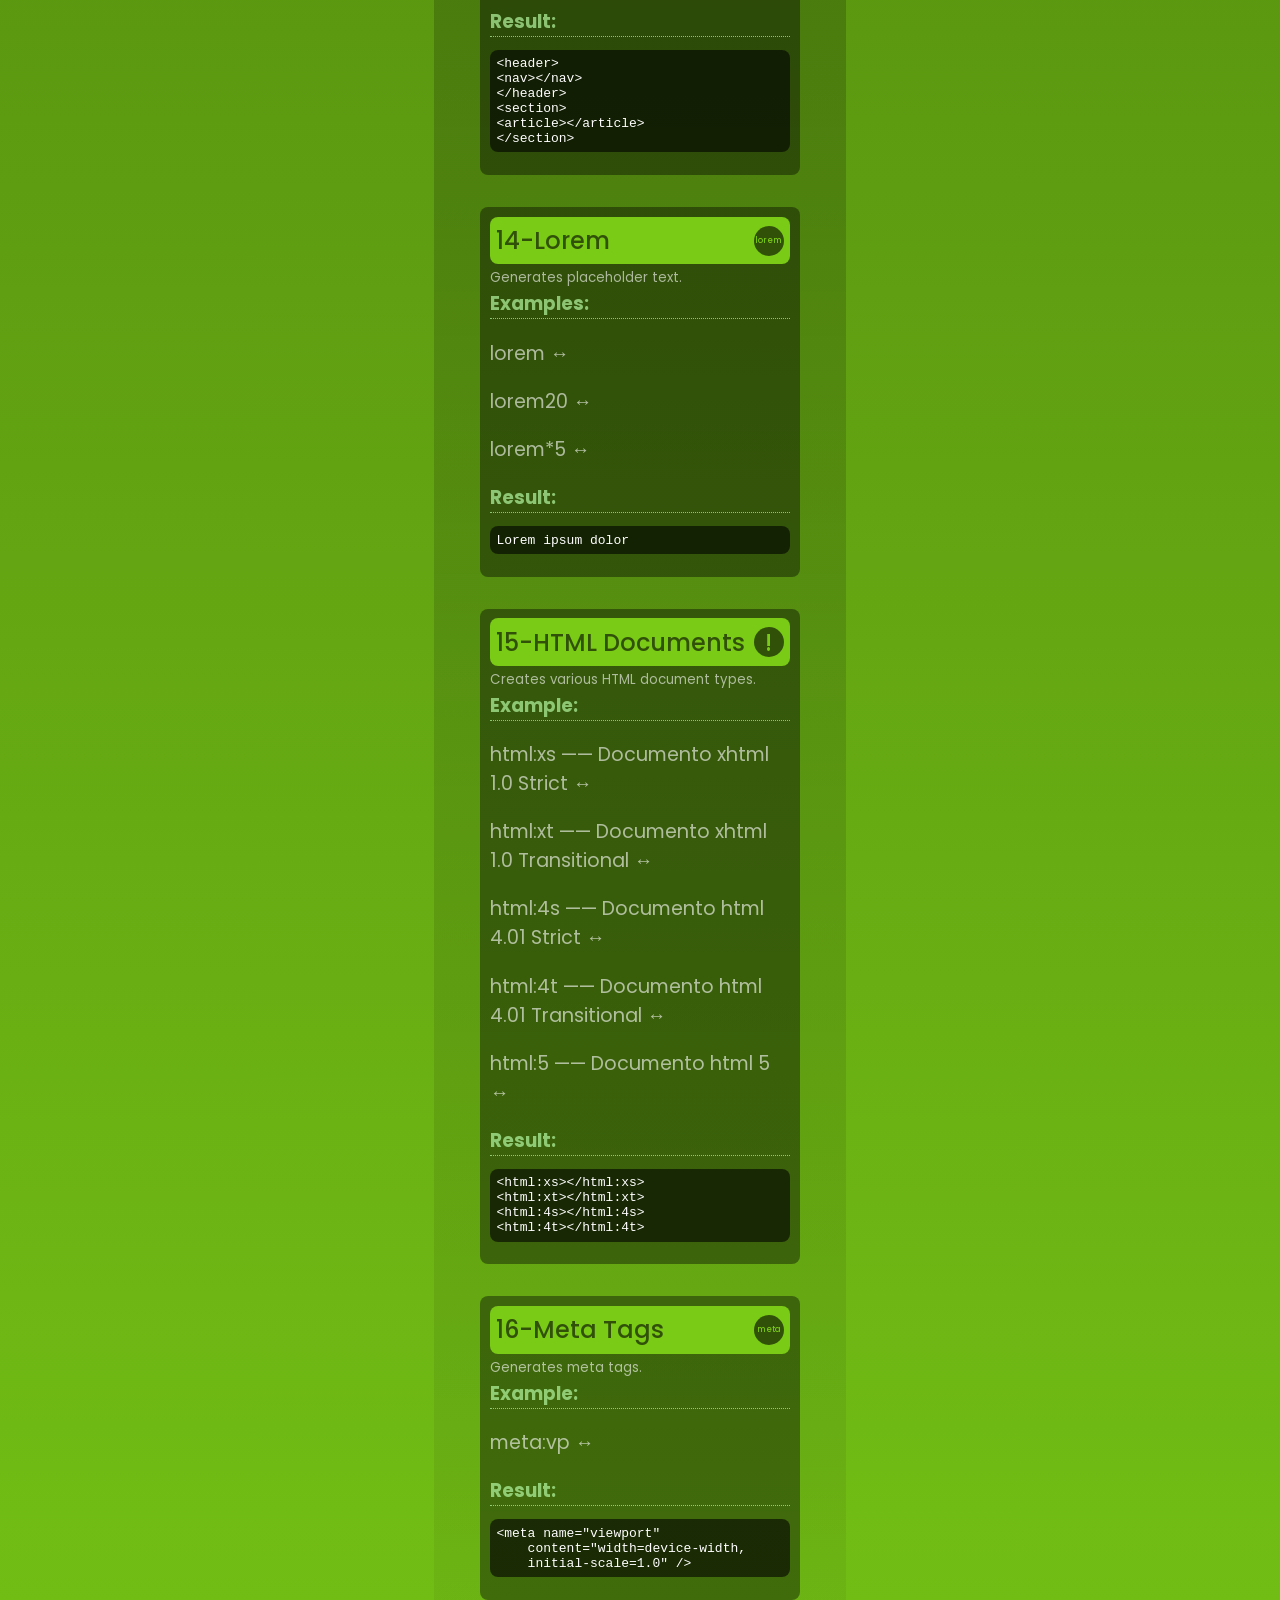
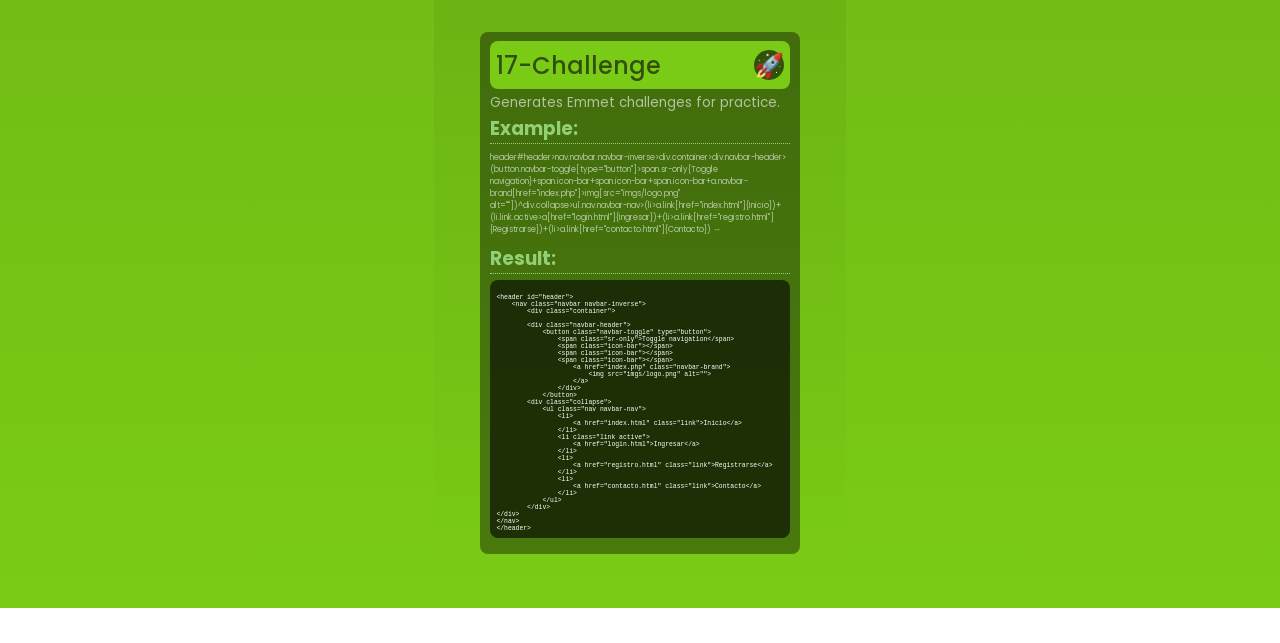
==== commit 608b41ad: "reto emmet" ====
--- a/01-emmet/index.html
+++ b/01-emmet/index.html
@@ -265,7 +265,7 @@
                 </h2>
                 <small>Generates Emmet challenges for practice.</small>
                 <h3>Example:</h3>
-                <p style="font-size: 0.5rem;">header#header>nav.navbar.navbar-inverse>div.container>div.navbar-header>(button.navbar-toggle[type="button"]>span.sr-only{Toggle navigation}+span.icon-bar+span.icon-bar+span.icon-bar+a.navbar-brand[href="index.php"]>img[src="imgs/logo.png" alt=""])+(div.collapse>ul.nav.navbar-nav>(li>a.link[href="index.html"]{Inicio})+(li.link.active>a[href="login.html"]{Ingresar})+(li>a.link[href="registro.html"]{Registrarse})+(li>a.link[href="contacto.html"]{Contacto}))
+                <p style="font-size: 0.5rem;">header#header>nav.navbar.navbar-inverse>div.container>div.navbar-header>(button.navbar-toggle[type="button"]>span.sr-only{Toggle navigation}+span.icon-bar+span.icon-bar+span.icon-bar+a.navbar-brand[href="index.php"]>img[src="imgs/logo.png" alt=""])^div.collapse>ul.nav.navbar-nav>(li>a.link[href="index.html"]{Inicio})+(li.link.active>a[href="login.html"]{Ingresar})+(li>a.link[href="registro.html"]{Registrarse})+(li>a.link[href="contacto.html"]{Contacto})
 ↔️</p>
                 <h3>Result:</h3>
 <xmp style="font-size: 0.4rem;">
@@ -300,7 +300,6 @@
                 </li>
             </ul>
         </div>
-    </div>
 </div>
 </nav>
 </header></xmp> 
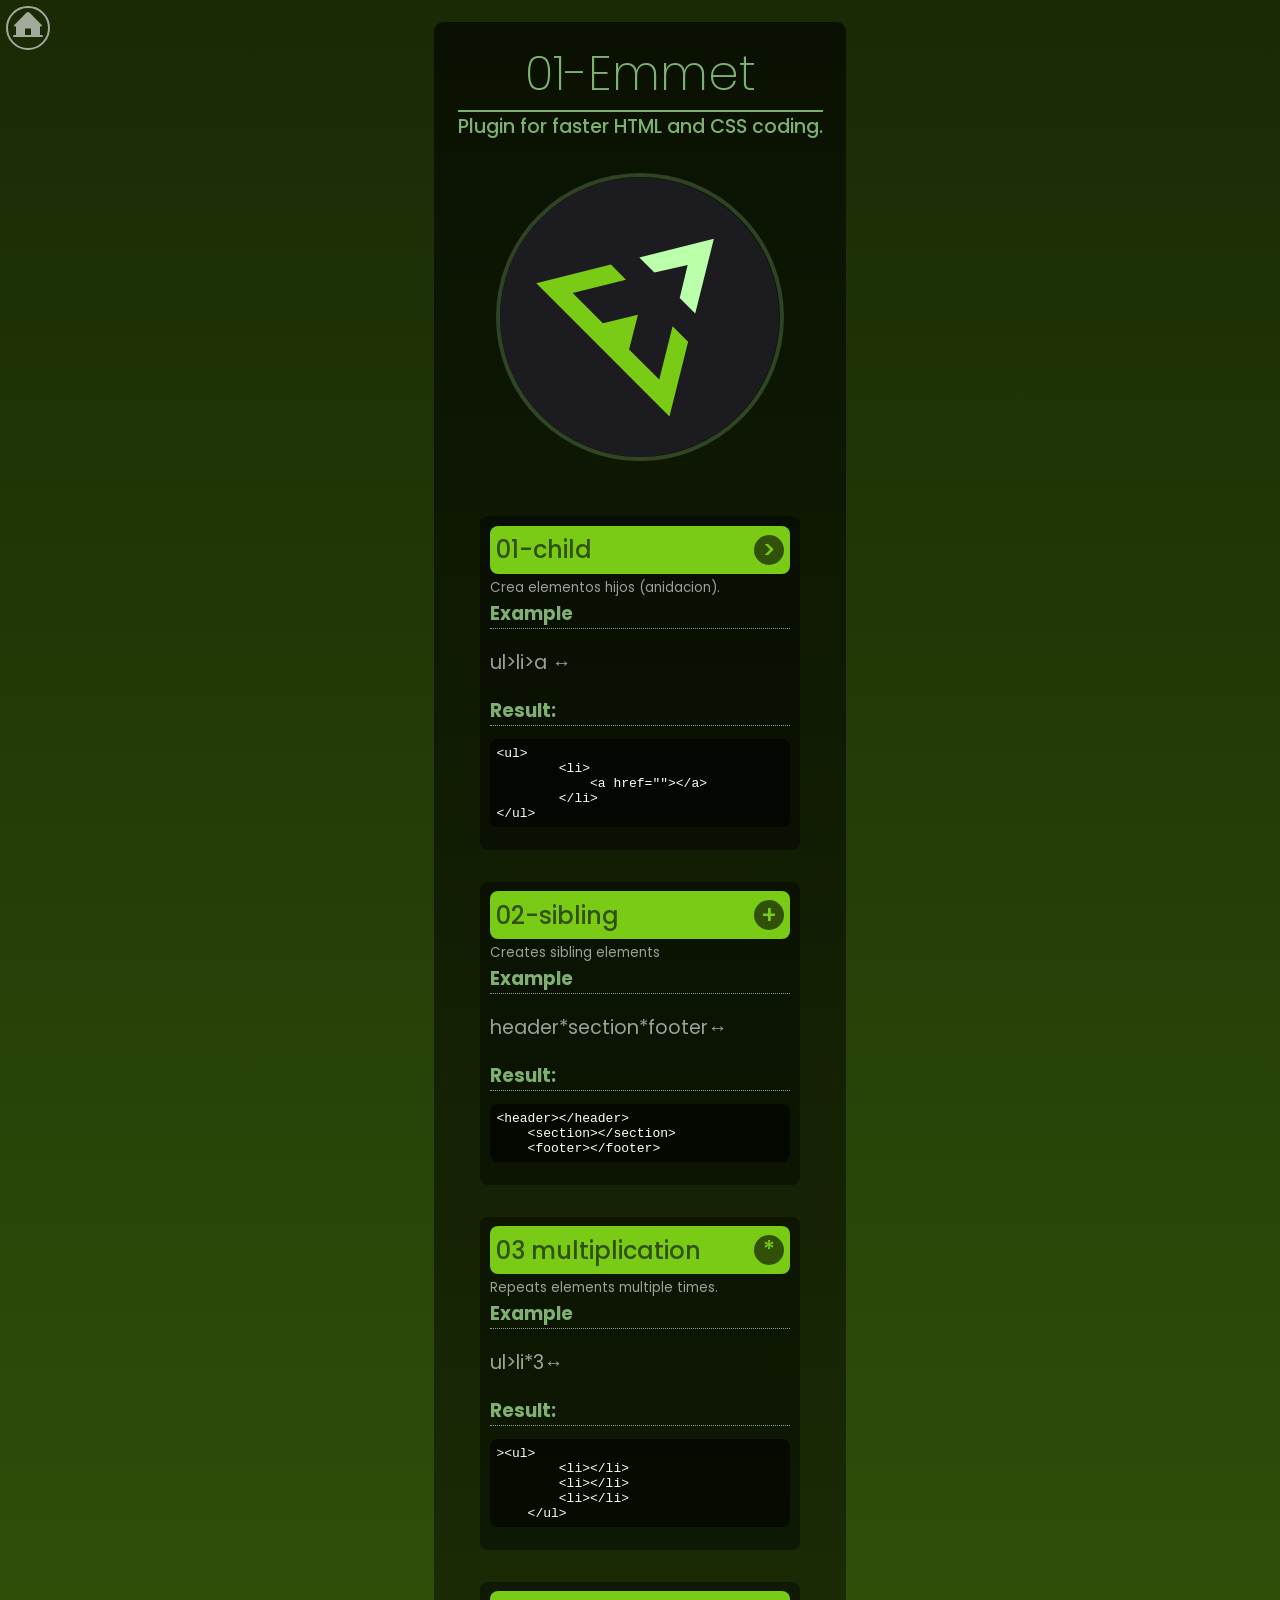
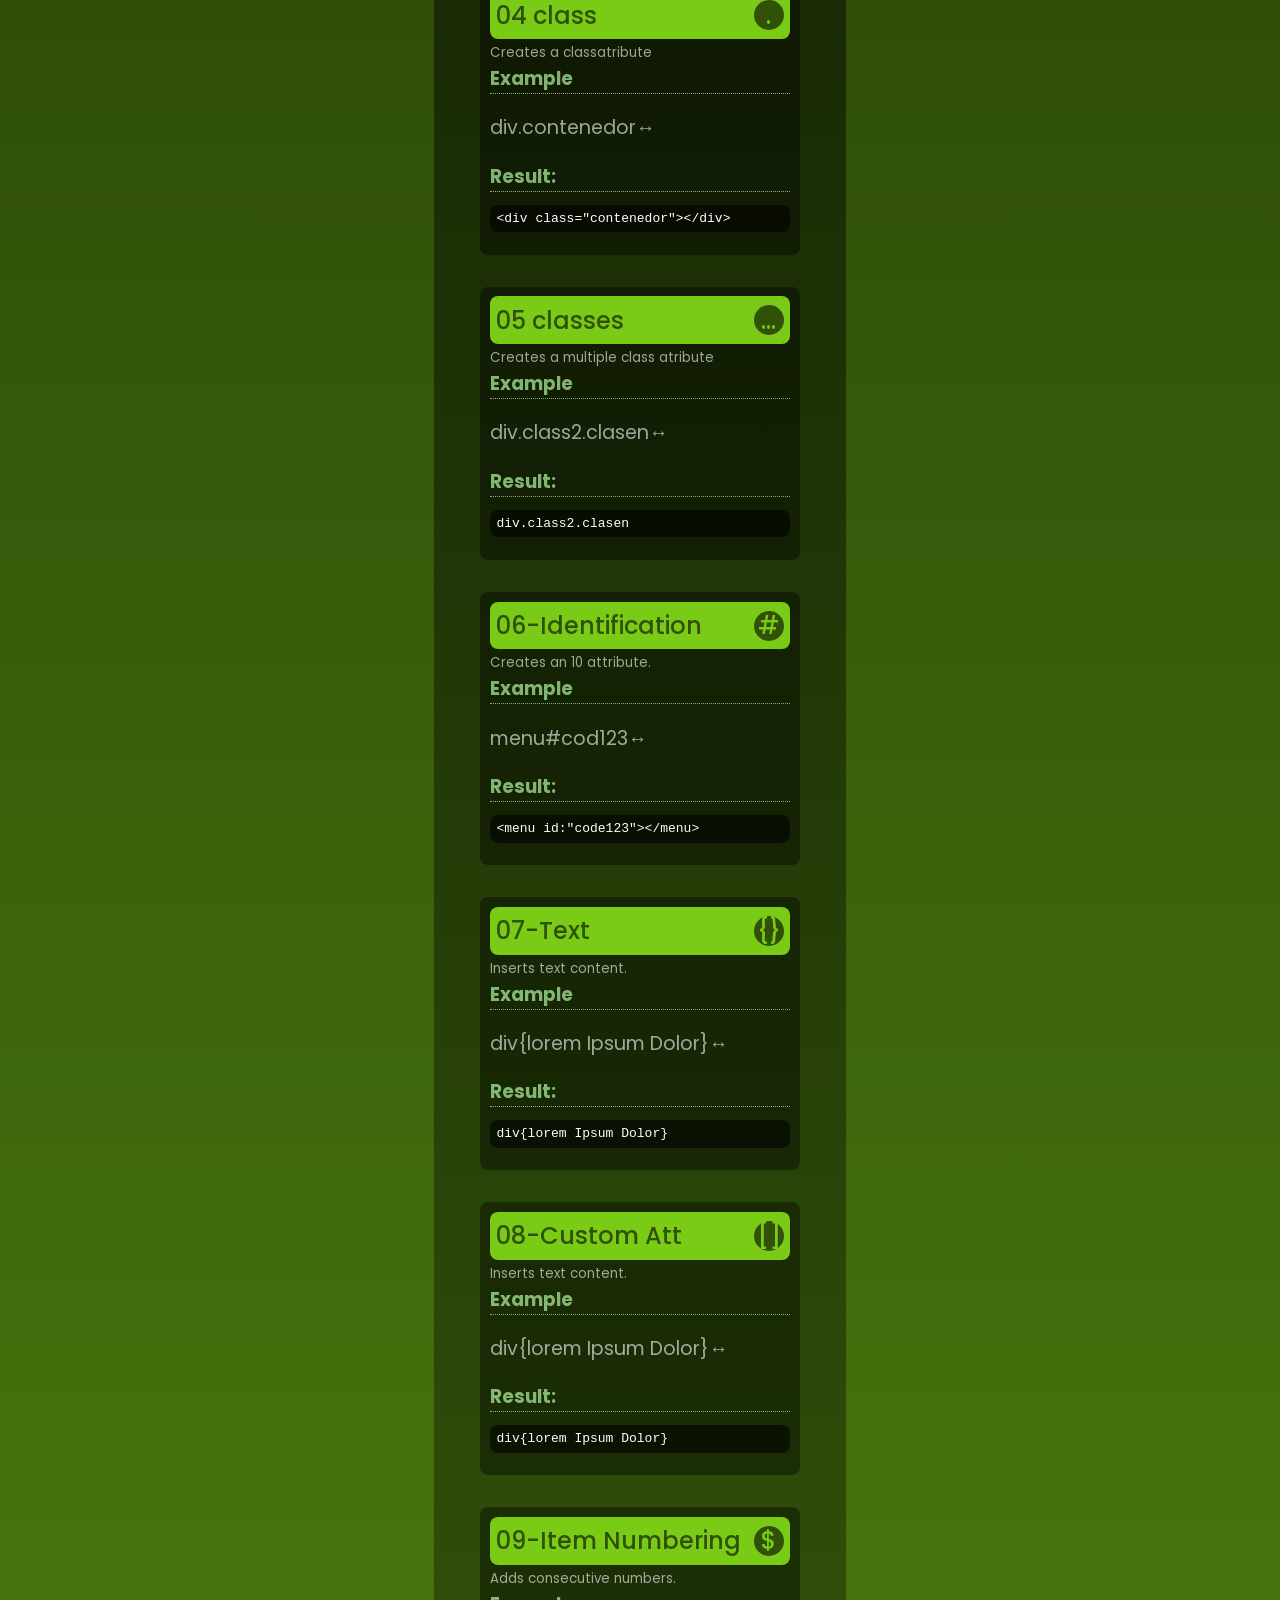
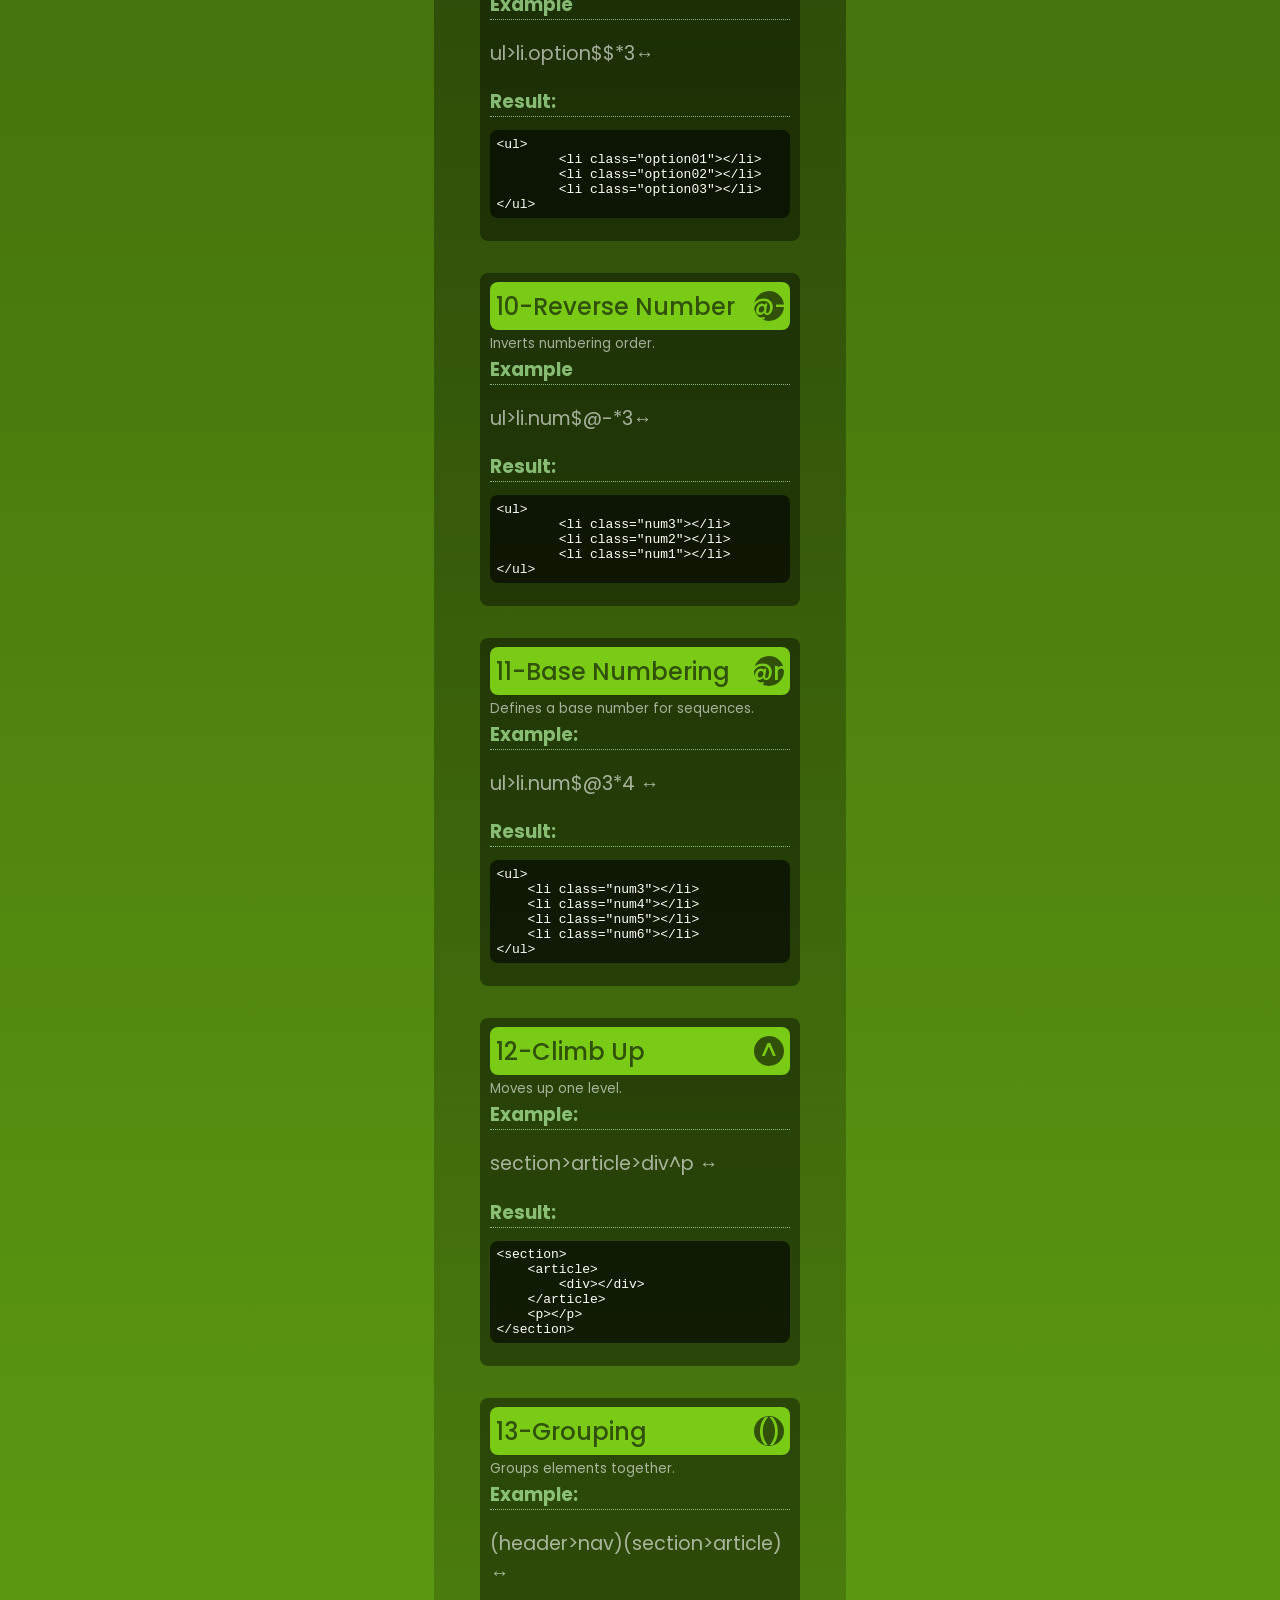
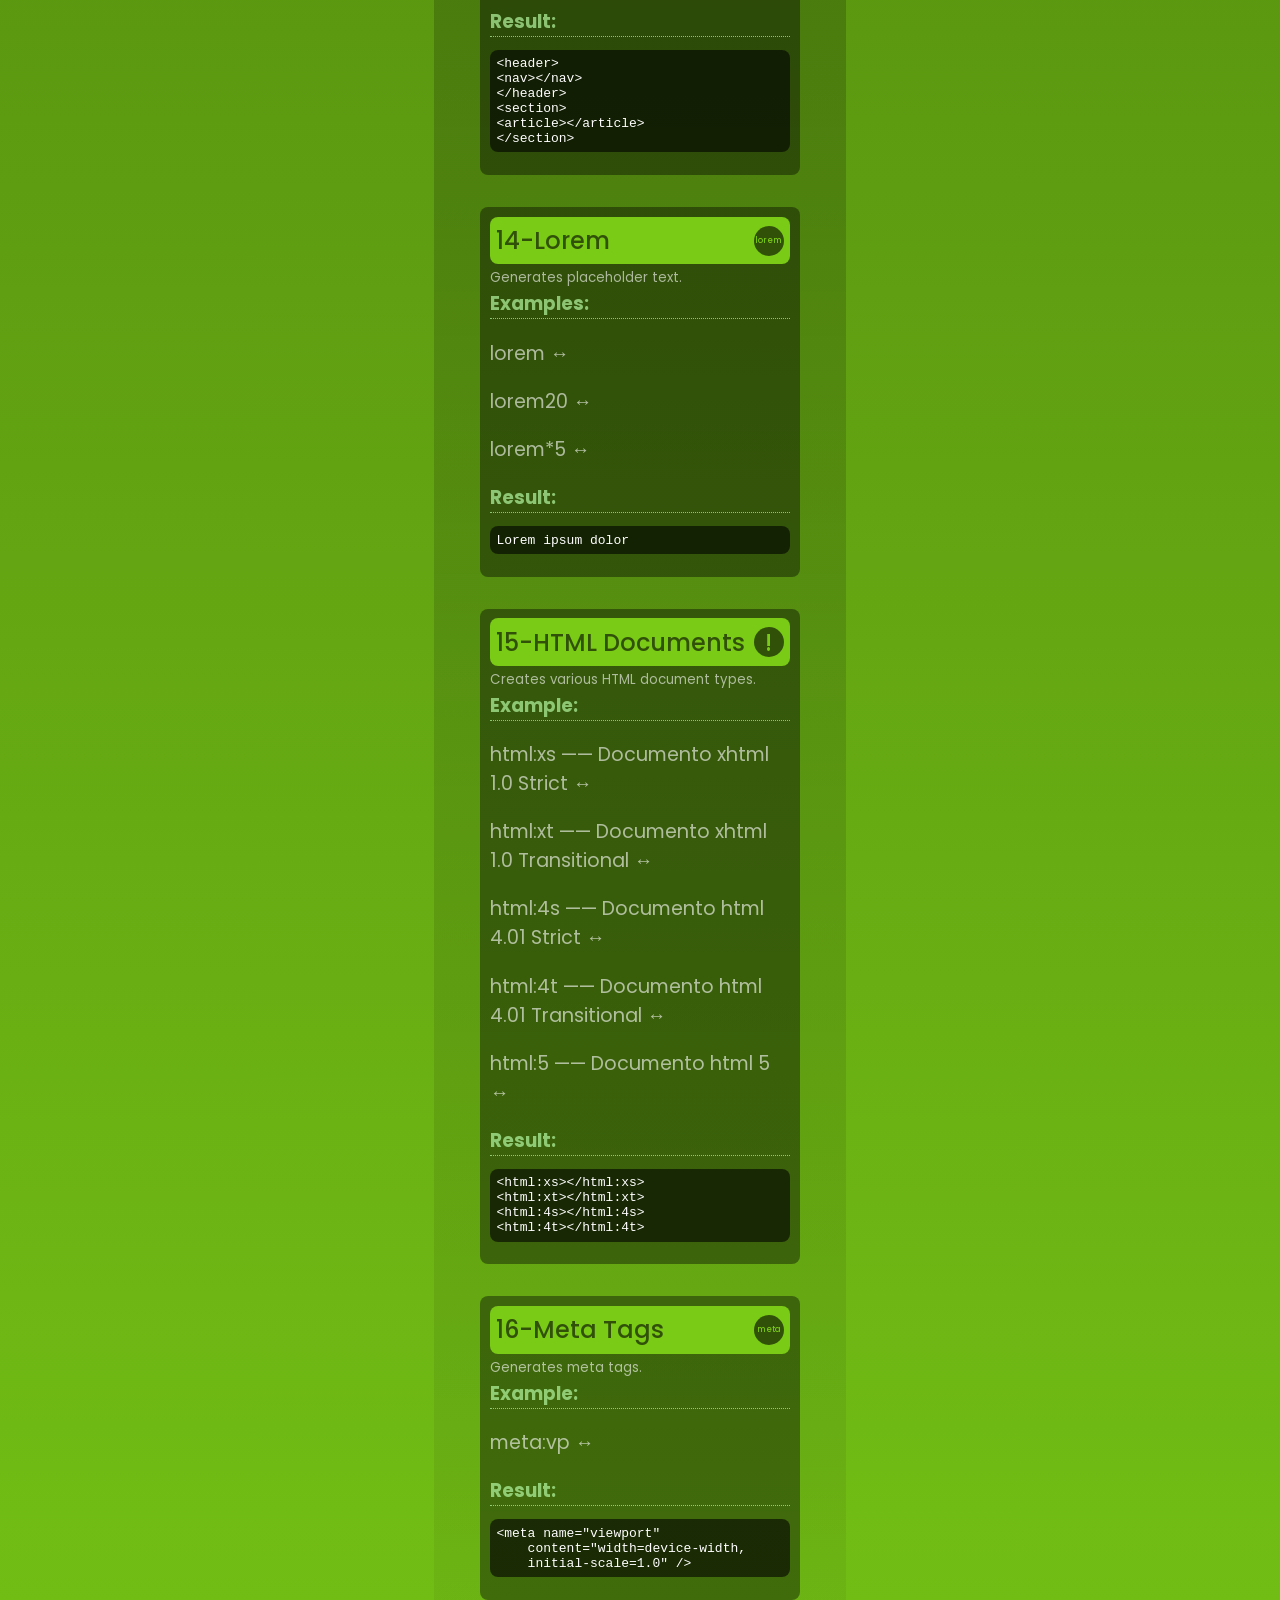
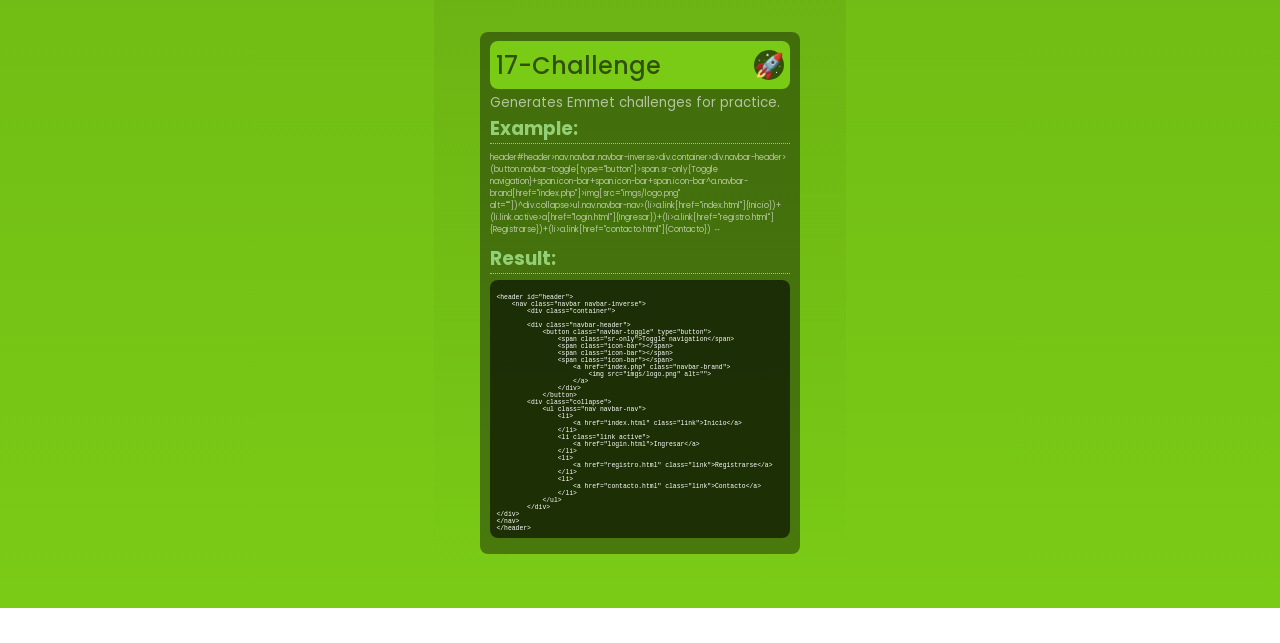
==== commit f3b03a9c: "reto emmet" ====
--- a/01-emmet/index.html
+++ b/01-emmet/index.html
@@ -265,7 +265,7 @@
                 </h2>
                 <small>Generates Emmet challenges for practice.</small>
                 <h3>Example:</h3>
-                <p style="font-size: 0.5rem;">header#header>nav.navbar.navbar-inverse>div.container>div.navbar-header>(button.navbar-toggle[type="button"]>span.sr-only{Toggle navigation}+span.icon-bar+span.icon-bar+span.icon-bar+a.navbar-brand[href="index.php"]>img[src="imgs/logo.png" alt=""])^div.collapse>ul.nav.navbar-nav>(li>a.link[href="index.html"]{Inicio})+(li.link.active>a[href="login.html"]{Ingresar})+(li>a.link[href="registro.html"]{Registrarse})+(li>a.link[href="contacto.html"]{Contacto})
+                <p style="font-size: 0.5rem;">header#header>nav.navbar.navbar-inverse>div.container>div.navbar-header>(button.navbar-toggle[type="button"]>span.sr-only{Toggle navigation}+span.icon-bar+span.icon-bar+span.icon-bar^a.navbar-brand[href="index.php"]>img[src="imgs/logo.png" alt=""])^div.collapse>ul.nav.navbar-nav>(li>a.link[href="index.html"]{Inicio})+(li.link.active>a[href="login.html"]{Ingresar})+(li>a.link[href="registro.html"]{Registrarse})+(li>a.link[href="contacto.html"]{Contacto})
 ↔️</p>
                 <h3>Result:</h3>
 <xmp style="font-size: 0.4rem;">
